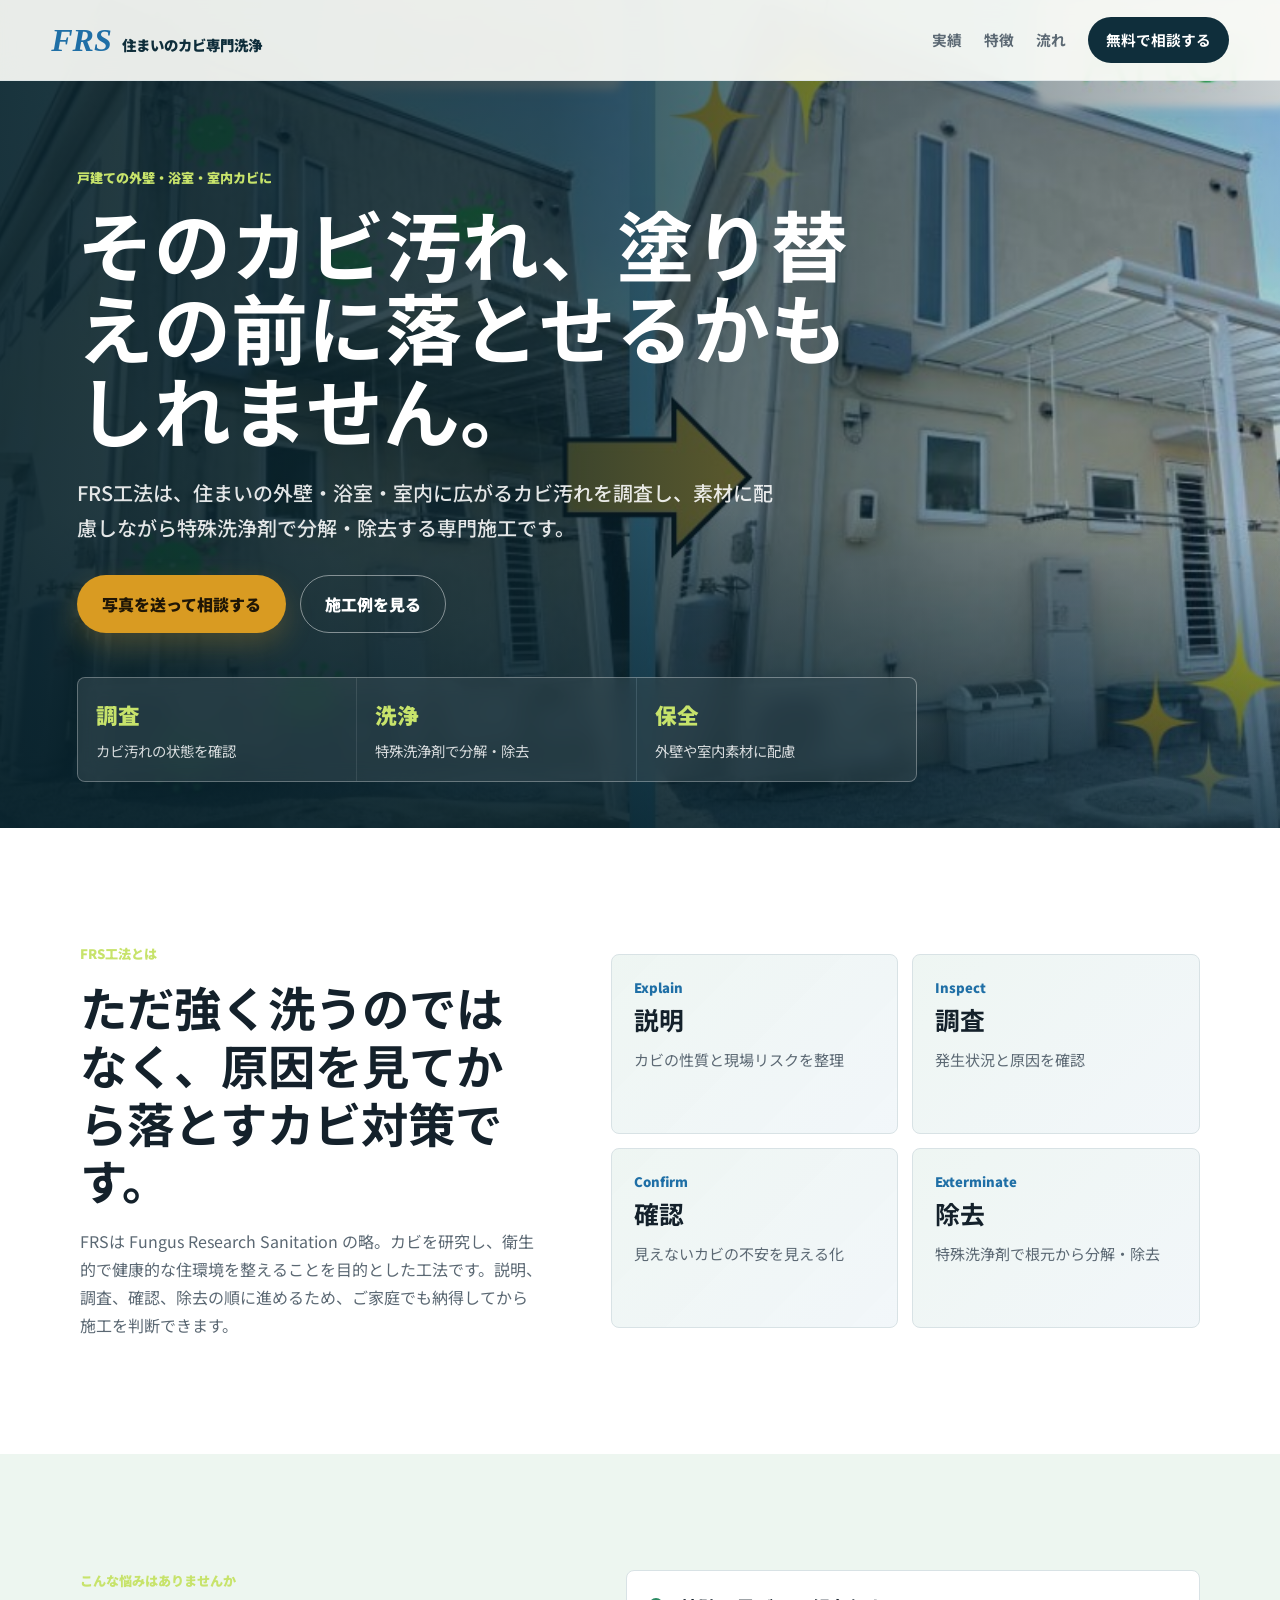
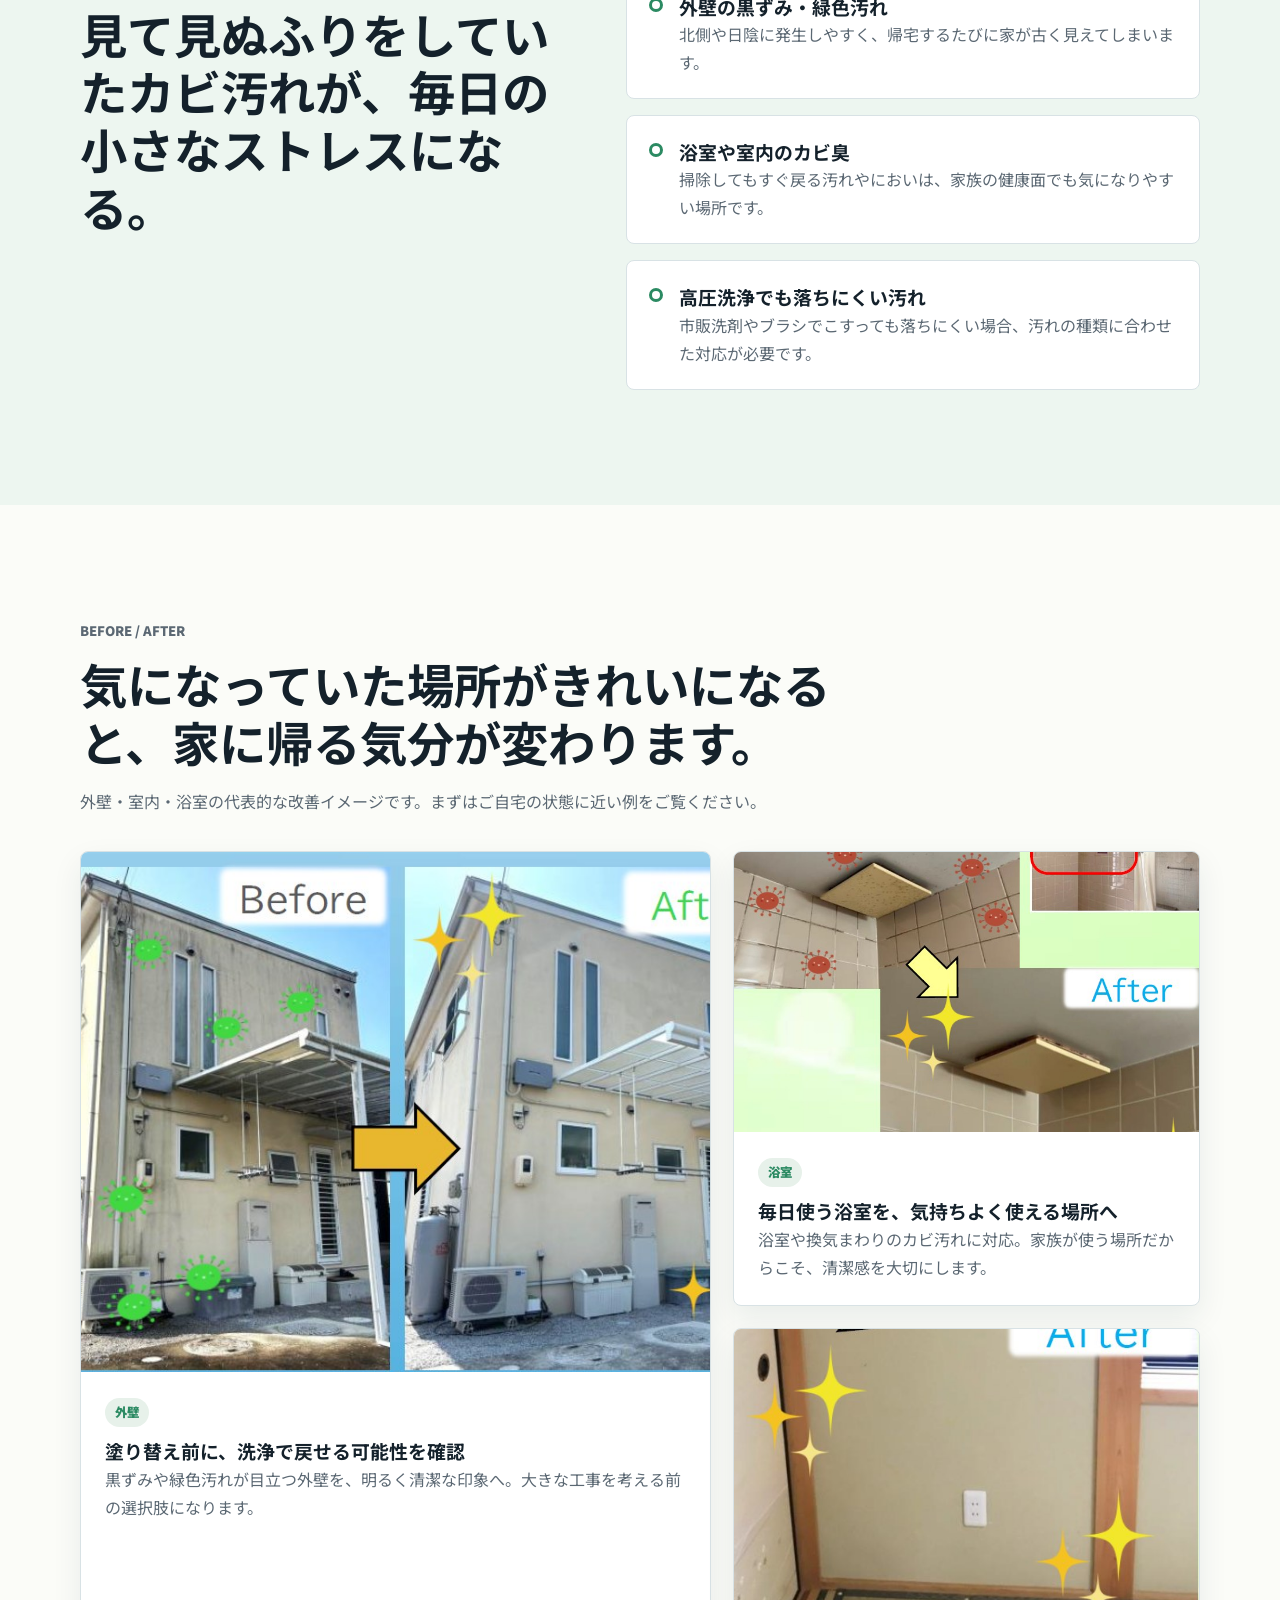
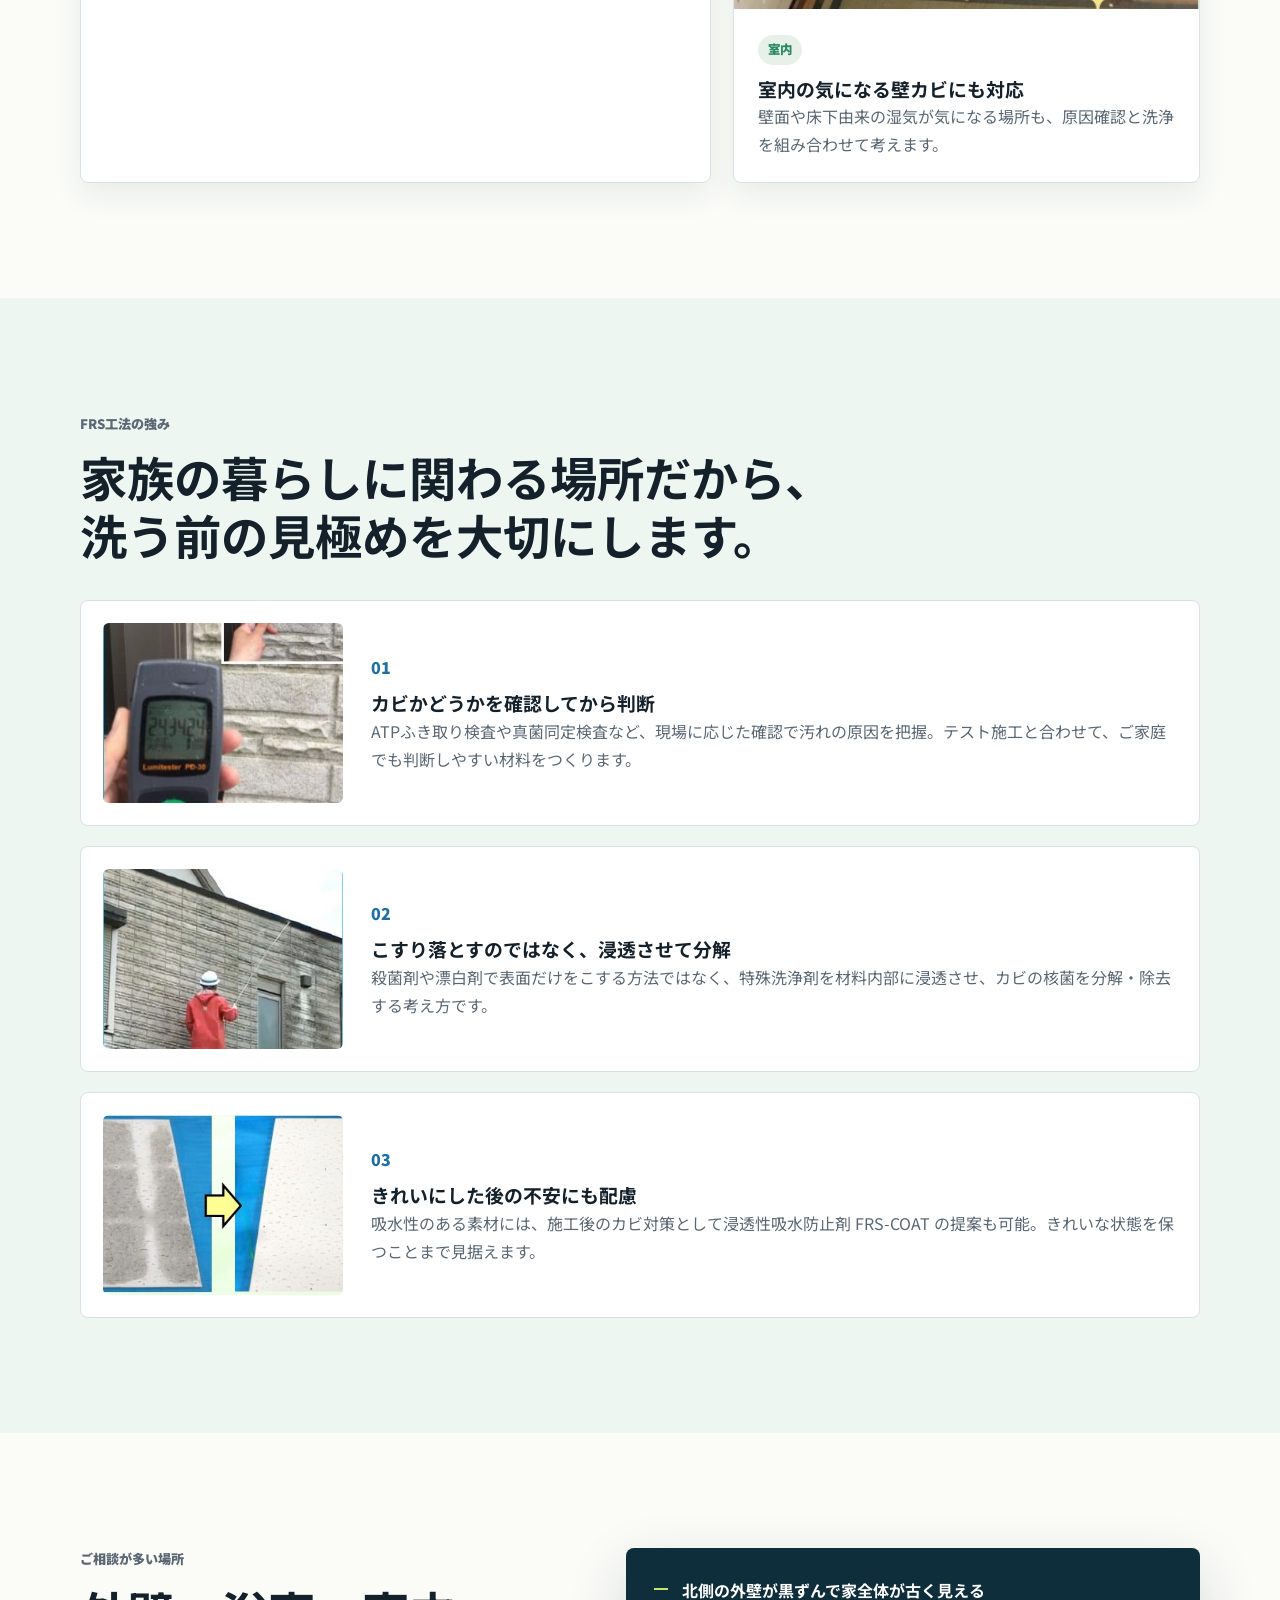
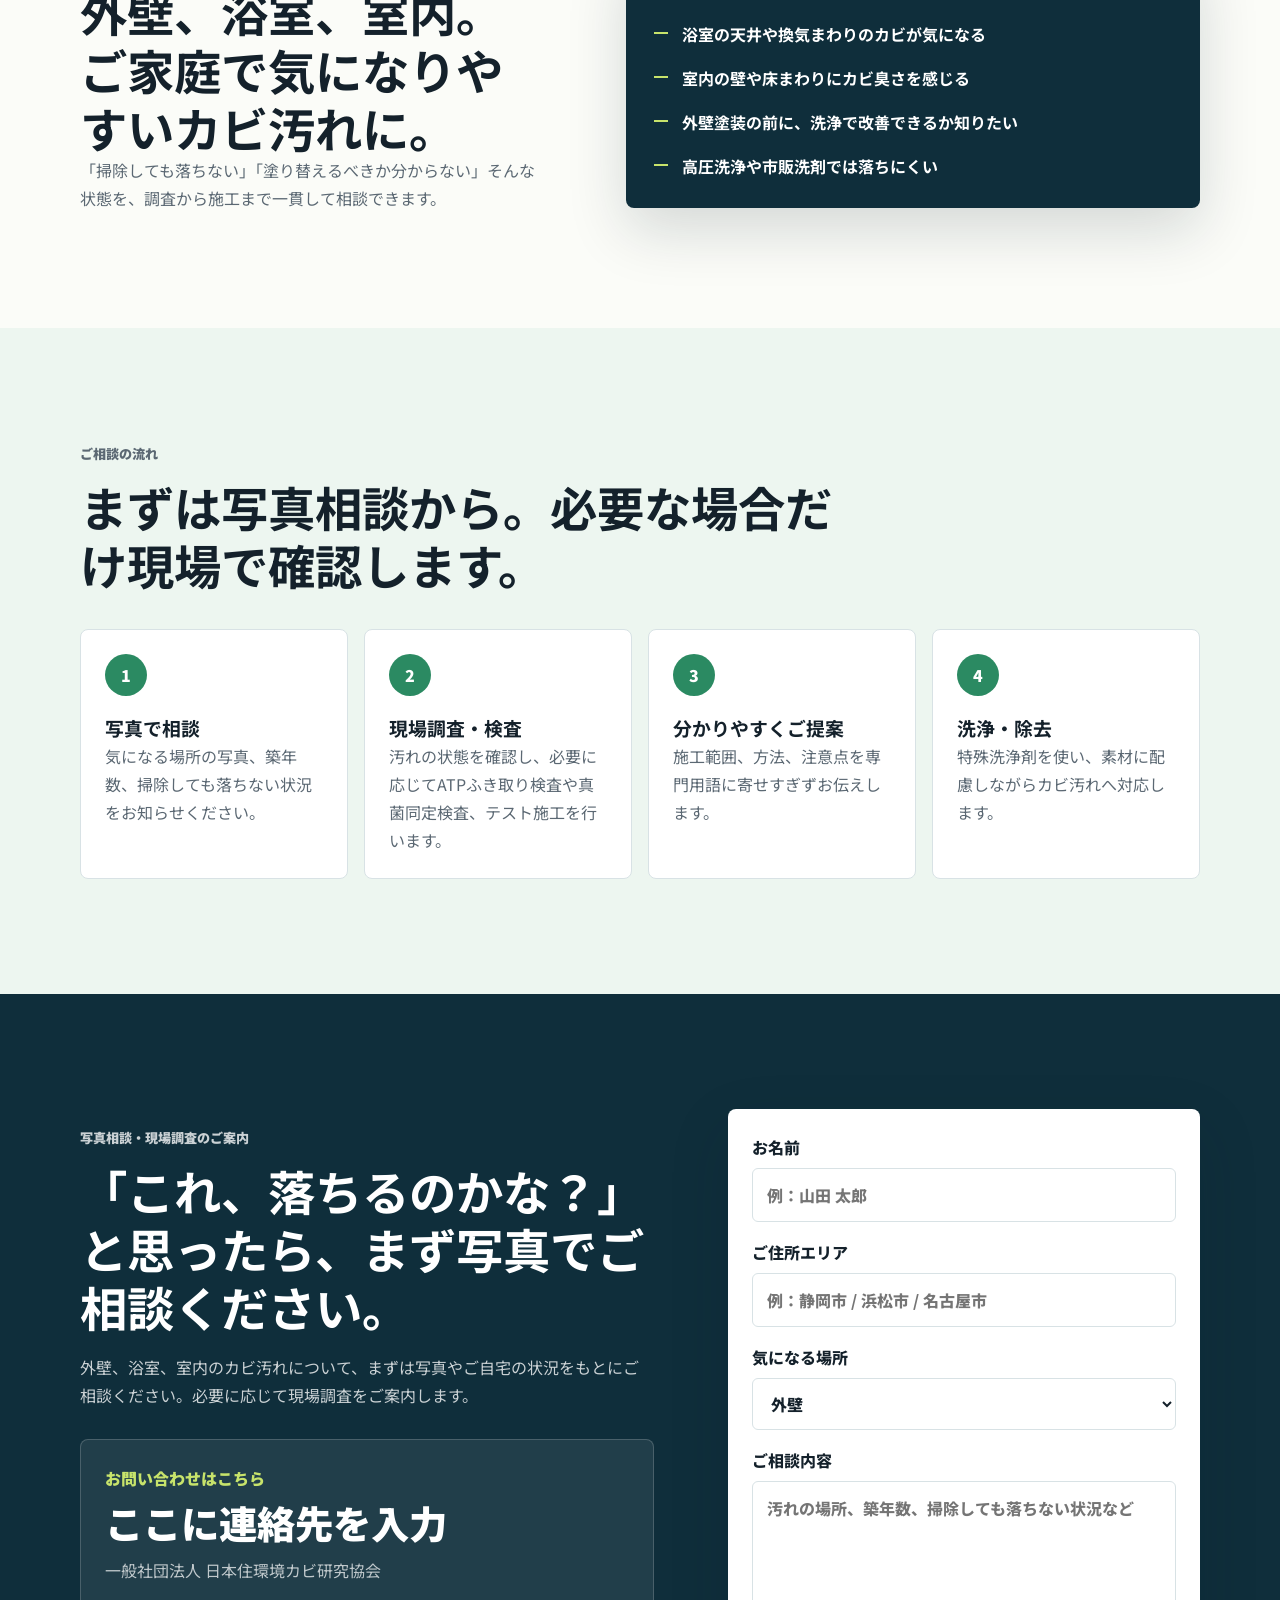
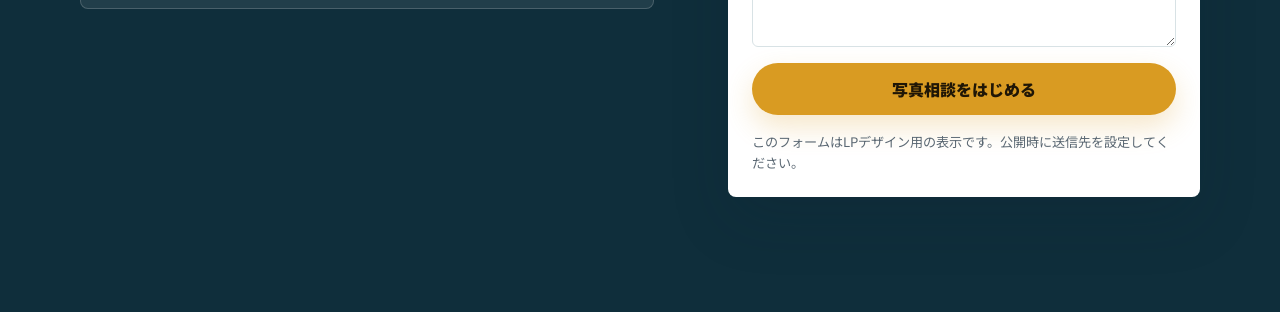
==== frs/index.html @ 2fdb542d "Add files via upload" ====
<!doctype html>
<html lang="ja">
<head>
  <meta charset="utf-8">
  <meta name="viewport" content="width=device-width, initial-scale=1">
  <title>FRS工法 | 戸建ての外壁・浴室・室内カビ専門洗浄</title>
  <meta name="description" content="戸建ての外壁・浴室・室内のカビ汚れを、現場調査から特殊洗浄施工まで一貫対応。素材を傷めにくいFRS工法で、住まいの清潔感を取り戻します。">
  <link rel="preconnect" href="https://fonts.googleapis.com">
  <link rel="preconnect" href="https://fonts.gstatic.com" crossorigin>
  <link href="https://fonts.googleapis.com/css2?family=Noto+Sans+JP:wght@400;500;700;800;900&display=swap" rel="stylesheet">
  <link rel="stylesheet" href="styles.css">
</head>
<body>
  <header class="site-header" aria-label="サイトヘッダー">
    <a class="brand" href="#top" aria-label="FRS工法 トップへ">
      <span class="brand-mark">FRS</span>
      <span class="brand-text">住まいのカビ専門洗浄</span>
    </a>
    <nav class="nav" aria-label="主要ナビゲーション">
      <a href="#proof">実績</a>
      <a href="#method">特徴</a>
      <a href="#flow">流れ</a>
      <a class="nav-cta" href="#contact">無料で相談する</a>
    </nav>
  </header>

  <main id="top">
    <section class="hero" aria-labelledby="hero-title">
      <div class="hero-media" aria-hidden="true"></div>
      <div class="hero-overlay"></div>
      <div class="hero-inner">
        <p class="eyebrow">戸建ての外壁・浴室・室内カビに</p>
        <h1 id="hero-title">そのカビ汚れ、塗り替えの前に落とせるかもしれません。</h1>
        <p class="hero-copy">FRS工法は、住まいの外壁・浴室・室内に広がるカビ汚れを調査し、素材に配慮しながら特殊洗浄剤で分解・除去する専門施工です。</p>
        <div class="hero-actions">
          <a class="button primary" href="#contact">写真を送って相談する</a>
          <a class="button secondary" href="#proof">施工例を見る</a>
        </div>
        <dl class="hero-stats" aria-label="FRS工法の特徴">
          <div>
            <dt>調査</dt>
            <dd>カビ汚れの状態を確認</dd>
          </div>
          <div>
            <dt>洗浄</dt>
            <dd>特殊洗浄剤で分解・除去</dd>
          </div>
          <div>
            <dt>保全</dt>
            <dd>外壁や室内素材に配慮</dd>
          </div>
        </dl>
      </div>
    </section>

    <section class="frs-definition section" aria-labelledby="definition-title">
      <div class="container definition-wrap">
        <div class="definition-main">
          <p class="section-kicker">FRS工法とは</p>
          <h2 id="definition-title">ただ強く洗うのではなく、原因を見てから落とすカビ対策です。</h2>
          <p>FRSは Fungus Research Sanitation の略。カビを研究し、衛生的で健康的な住環境を整えることを目的とした工法です。説明、調査、確認、除去の順に進めるため、ご家庭でも納得してから施工を判断できます。</p>
        </div>
        <div class="principle-grid" aria-label="FRS工法の4ステップ">
          <article>
            <span>Explain</span>
            <strong>説明</strong>
            <p>カビの性質と現場リスクを整理</p>
          </article>
          <article>
            <span>Inspect</span>
            <strong>調査</strong>
            <p>発生状況と原因を確認</p>
          </article>
          <article>
            <span>Confirm</span>
            <strong>確認</strong>
            <p>見えないカビの不安を見える化</p>
          </article>
          <article>
            <span>Exterminate</span>
            <strong>除去</strong>
            <p>特殊洗浄剤で根元から分解・除去</p>
          </article>
        </div>
      </div>
    </section>

    <section class="problem section-band" aria-labelledby="problem-title">
      <div class="container two-col">
        <div>
          <p class="section-kicker">こんな悩みはありませんか</p>
          <h2 id="problem-title">見て見ぬふりをしていたカビ汚れが、毎日の小さなストレスになる。</h2>
        </div>
        <div class="problem-list">
          <article>
            <span class="dot"></span>
            <h3>外壁の黒ずみ・緑色汚れ</h3>
            <p>北側や日陰に発生しやすく、帰宅するたびに家が古く見えてしまいます。</p>
          </article>
          <article>
            <span class="dot"></span>
            <h3>浴室や室内のカビ臭</h3>
            <p>掃除してもすぐ戻る汚れやにおいは、家族の健康面でも気になりやすい場所です。</p>
          </article>
          <article>
            <span class="dot"></span>
            <h3>高圧洗浄でも落ちにくい汚れ</h3>
            <p>市販洗剤やブラシでこすっても落ちにくい場合、汚れの種類に合わせた対応が必要です。</p>
          </article>
        </div>
      </div>
    </section>

    <section class="section" id="proof" aria-labelledby="proof-title">
      <div class="container">
        <div class="section-heading">
          <p class="section-kicker">Before / After</p>
          <h2 id="proof-title">気になっていた場所がきれいになると、家に帰る気分が変わります。</h2>
          <p>外壁・室内・浴室の代表的な改善イメージです。まずはご自宅の状態に近い例をご覧ください。</p>
        </div>

        <div class="case-grid">
          <article class="case-card large">
            <img src="assets/lp/exterior_pair.jpg" alt="外壁のカビ汚れ洗浄前後の比較">
            <div class="case-body">
              <p class="tag">外壁</p>
              <h3>塗り替え前に、洗浄で戻せる可能性を確認</h3>
              <p>黒ずみや緑色汚れが目立つ外壁を、明るく清潔な印象へ。大きな工事を考える前の選択肢になります。</p>
            </div>
          </article>
          <article class="case-card">
            <img src="assets/lp/bath_pair.jpg" alt="浴室天井まわりのカビ洗浄前後の比較">
            <div class="case-body">
              <p class="tag">浴室</p>
              <h3>毎日使う浴室を、気持ちよく使える場所へ</h3>
              <p>浴室や換気まわりのカビ汚れに対応。家族が使う場所だからこそ、清潔感を大切にします。</p>
            </div>
          </article>
          <article class="case-card">
            <img src="assets/lp/interior_wall_pair.jpg" alt="室内壁のカビ洗浄前後の比較">
            <div class="case-body">
              <p class="tag">室内</p>
              <h3>室内の気になる壁カビにも対応</h3>
              <p>壁面や床下由来の湿気が気になる場所も、原因確認と洗浄を組み合わせて考えます。</p>
            </div>
          </article>
        </div>
      </div>
    </section>

    <section class="method section-band" id="method" aria-labelledby="method-title">
      <div class="container">
        <div class="section-heading">
          <p class="section-kicker">FRS工法の強み</p>
          <h2 id="method-title">家族の暮らしに関わる場所だから、洗う前の見極めを大切にします。</h2>
        </div>
        <div class="feature-grid">
          <article class="feature">
            <img src="assets/lp/meter_exterior.jpg" alt="カビを含む汚れを測定している様子">
            <div>
              <span class="feature-number">01</span>
              <h3>カビかどうかを確認してから判断</h3>
              <p>ATPふき取り検査や真菌同定検査など、現場に応じた確認で汚れの原因を把握。テスト施工と合わせて、ご家庭でも判断しやすい材料をつくります。</p>
            </div>
          </article>
          <article class="feature">
            <img src="assets/lp/worker_exterior.jpg" alt="外壁に特殊洗浄施工をしている様子">
            <div>
              <span class="feature-number">02</span>
              <h3>こすり落とすのではなく、浸透させて分解</h3>
              <p>殺菌剤や漂白剤で表面だけをこする方法ではなく、特殊洗浄剤を材料内部に浸透させ、カビの核菌を分解・除去する考え方です。</p>
            </div>
          </article>
          <article class="feature">
            <img src="assets/lp/material_test.jpg" alt="洗浄前後の素材テスト比較">
            <div>
              <span class="feature-number">03</span>
              <h3>きれいにした後の不安にも配慮</h3>
              <p>吸水性のある素材には、施工後のカビ対策として浸透性吸水防止剤 FRS-COAT の提案も可能。きれいな状態を保つことまで見据えます。</p>
            </div>
          </article>
        </div>
      </div>
    </section>

    <section class="audience section" aria-labelledby="audience-title">
      <div class="container two-col">
        <div>
          <p class="section-kicker">ご相談が多い場所</p>
          <h2 id="audience-title">外壁、浴室、室内。ご家庭で気になりやすいカビ汚れに。</h2>
          <p>「掃除しても落ちない」「塗り替えるべきか分からない」そんな状態を、調査から施工まで一貫して相談できます。</p>
        </div>
        <div class="audience-panel">
          <ul>
            <li>北側の外壁が黒ずんで家全体が古く見える</li>
            <li>浴室の天井や換気まわりのカビが気になる</li>
            <li>室内の壁や床まわりにカビ臭さを感じる</li>
            <li>外壁塗装の前に、洗浄で改善できるか知りたい</li>
            <li>高圧洗浄や市販洗剤では落ちにくい</li>
          </ul>
        </div>
      </div>
    </section>

    <section class="flow section-band" id="flow" aria-labelledby="flow-title">
      <div class="container">
        <div class="section-heading">
          <p class="section-kicker">ご相談の流れ</p>
          <h2 id="flow-title">まずは写真相談から。必要な場合だけ現場で確認します。</h2>
        </div>
        <ol class="flow-list">
          <li>
            <span>1</span>
            <h3>写真で相談</h3>
            <p>気になる場所の写真、築年数、掃除しても落ちない状況をお知らせください。</p>
          </li>
          <li>
            <span>2</span>
            <h3>現場調査・検査</h3>
            <p>汚れの状態を確認し、必要に応じてATPふき取り検査や真菌同定検査、テスト施工を行います。</p>
          </li>
          <li>
            <span>3</span>
            <h3>分かりやすくご提案</h3>
            <p>施工範囲、方法、注意点を専門用語に寄せすぎずお伝えします。</p>
          </li>
          <li>
            <span>4</span>
            <h3>洗浄・除去</h3>
            <p>特殊洗浄剤を使い、素材に配慮しながらカビ汚れへ対応します。</p>
          </li>
        </ol>
      </div>
    </section>

    <section class="closing section" id="contact" aria-labelledby="contact-title">
      <div class="container closing-inner">
        <div class="closing-copy">
          <p class="section-kicker">写真相談・現場調査のご案内</p>
          <h2 id="contact-title">「これ、落ちるのかな？」と思ったら、まず写真でご相談ください。</h2>
          <p>外壁、浴室、室内のカビ汚れについて、まずは写真やご自宅の状況をもとにご相談ください。必要に応じて現場調査をご案内します。</p>
          <div class="contact-box">
            <p class="contact-label">お問い合わせはこちら</p>
            <p class="contact-main">ここに連絡先を入力</p>
            <p class="contact-sub">一般社団法人 日本住環境カビ研究協会</p>
          </div>
        </div>
        <form class="lead-form" aria-label="お問い合わせフォーム">
          <label>
            <span>お名前</span>
            <input type="text" name="name" autocomplete="name" placeholder="例：山田 太郎">
          </label>
          <label>
            <span>ご住所エリア</span>
            <input type="text" name="company" placeholder="例：静岡市 / 浜松市 / 名古屋市">
          </label>
          <label>
            <span>気になる場所</span>
            <select name="place">
              <option>外壁</option>
              <option>浴室</option>
              <option>室内</option>
              <option>その他</option>
            </select>
          </label>
          <label>
            <span>ご相談内容</span>
            <textarea name="message" rows="5" placeholder="汚れの場所、築年数、掃除しても落ちない状況など"></textarea>
          </label>
          <button type="button" class="button primary full" id="demoSubmit">写真相談をはじめる</button>
          <p class="form-note">このフォームはLPデザイン用の表示です。公開時に送信先を設定してください。</p>
        </form>
      </div>
    </section>
  </main>

  <div class="sticky-cta" aria-label="固定お問い合わせ導線">
    <a href="#contact">写真で相談する</a>
  </div>

  <script src="script.js"></script>
</body>
</html>
---- frs/styles.css ----
:root {
  --ink: #14212b;
  --muted: #5b6873;
  --line: #d8e2e5;
  --paper: #fbfcf8;
  --mist: #edf6f0;
  --blue: #1f6fa6;
  --green: #2b8a62;
  --lime: #c7e36b;
  --gold: #d99b22;
  --dark: #0f2e3b;
  --shadow: 0 22px 60px rgba(10, 34, 45, 0.16);
}

* {
  box-sizing: border-box;
}

html {
  scroll-behavior: smooth;
}

body {
  margin: 0;
  background: var(--paper);
  color: var(--ink);
  font-family: "Noto Sans JP", "Hiragino Sans", "Yu Gothic", "YuGothic", system-ui, sans-serif;
  line-height: 1.75;
}

img {
  display: block;
  max-width: 100%;
}

a {
  color: inherit;
  text-decoration: none;
}

.site-header {
  position: fixed;
  z-index: 20;
  top: 0;
  left: 0;
  right: 0;
  display: flex;
  align-items: center;
  justify-content: space-between;
  gap: 24px;
  min-height: 72px;
  padding: 12px clamp(18px, 4vw, 56px);
  background: rgba(251, 252, 248, 0.92);
  border-bottom: 1px solid rgba(216, 226, 229, 0.75);
  backdrop-filter: blur(14px);
}

.brand {
  display: inline-flex;
  align-items: baseline;
  gap: 10px;
  font-weight: 900;
}

.brand-mark {
  color: var(--blue);
  font-family: Georgia, serif;
  font-size: 2rem;
  font-style: italic;
  letter-spacing: 0;
}

.brand-text {
  font-size: 0.9rem;
  color: var(--dark);
}

.nav {
  display: flex;
  align-items: center;
  gap: 22px;
  color: var(--muted);
  font-size: 0.92rem;
  font-weight: 700;
}

.nav a {
  transition: color 0.2s ease;
}

.nav a:hover {
  color: var(--green);
}

.nav-cta {
  padding: 10px 18px;
  border-radius: 999px;
  background: var(--dark);
  color: #fff !important;
}

.hero {
  position: relative;
  min-height: 92svh;
  display: grid;
  align-items: end;
  overflow: hidden;
  padding: 116px clamp(20px, 6vw, 80px) 46px;
  color: #fff;
}

.hero-media,
.hero-overlay {
  position: absolute;
  inset: 0;
}

.hero-media {
  background-image: url("assets/lp/exterior_pair.jpg");
  background-size: cover;
  background-position: center;
  transform: scale(1.04);
}

.hero-overlay {
  background:
    linear-gradient(90deg, rgba(8, 34, 44, 0.92) 0%, rgba(8, 34, 44, 0.78) 43%, rgba(8, 34, 44, 0.22) 100%),
    linear-gradient(0deg, rgba(8, 34, 44, 0.72) 0%, rgba(8, 34, 44, 0) 38%);
}

.hero-inner {
  position: relative;
  width: min(980px, 100%);
}

.eyebrow,
.section-kicker {
  margin: 0 0 12px;
  color: var(--lime);
  font-size: 0.82rem;
  font-weight: 900;
  letter-spacing: 0;
  text-transform: uppercase;
}

.hero h1 {
  width: min(820px, 100%);
  margin: 0;
  font-size: clamp(2.45rem, 6vw, 5.5rem);
  line-height: 1.08;
  letter-spacing: 0;
}

.hero-copy {
  width: min(700px, 100%);
  margin: 24px 0 0;
  color: rgba(255, 255, 255, 0.88);
  font-size: clamp(1rem, 1.8vw, 1.25rem);
  font-weight: 500;
}

.hero-actions {
  display: flex;
  flex-wrap: wrap;
  gap: 14px;
  margin-top: 30px;
}

.button {
  display: inline-flex;
  align-items: center;
  justify-content: center;
  min-height: 52px;
  padding: 14px 24px;
  border: 1px solid transparent;
  border-radius: 999px;
  font-weight: 900;
  transition: transform 0.2s ease, box-shadow 0.2s ease, background 0.2s ease;
  cursor: pointer;
}

.button:hover {
  transform: translateY(-2px);
}

.button.primary {
  background: var(--gold);
  color: #1f1606;
  box-shadow: 0 12px 28px rgba(217, 155, 34, 0.24);
}

.button.secondary {
  border-color: rgba(255, 255, 255, 0.45);
  color: #fff;
}

.button.full {
  width: 100%;
  border: 0;
  font-family: inherit;
  font-size: 1rem;
}

.hero-stats {
  display: grid;
  grid-template-columns: repeat(3, minmax(0, 1fr));
  gap: 1px;
  width: min(840px, 100%);
  margin: 44px 0 0;
  overflow: hidden;
  border: 1px solid rgba(255, 255, 255, 0.22);
  border-radius: 8px;
  background: rgba(255, 255, 255, 0.18);
  backdrop-filter: blur(10px);
}

.hero-stats div {
  padding: 18px;
  background: rgba(7, 33, 42, 0.42);
}

.hero-stats dt {
  color: var(--lime);
  font-size: 1.35rem;
  font-weight: 900;
}

.hero-stats dd {
  margin: 4px 0 0;
  color: rgba(255, 255, 255, 0.82);
  font-size: 0.9rem;
}

.section,
.section-band {
  padding: clamp(72px, 9vw, 120px) 0;
}

.section-band {
  background: var(--mist);
}

.container {
  width: min(1120px, calc(100% - 40px));
  margin: 0 auto;
}

.two-col {
  display: grid;
  grid-template-columns: minmax(0, 0.9fr) minmax(0, 1.1fr);
  gap: clamp(36px, 6vw, 76px);
  align-items: start;
}

h2 {
  margin: 0;
  font-size: clamp(1.9rem, 3.7vw, 3.3rem);
  line-height: 1.22;
  letter-spacing: 0;
}

h3 {
  margin: 0;
  font-size: 1.18rem;
  line-height: 1.45;
}

p {
  margin: 0;
}

.problem-list {
  display: grid;
  gap: 16px;
}

.problem-list article {
  position: relative;
  padding: 22px 22px 22px 52px;
  border: 1px solid var(--line);
  border-radius: 8px;
  background: #fff;
}

.dot {
  position: absolute;
  top: 27px;
  left: 22px;
  width: 14px;
  height: 14px;
  border: 3px solid var(--green);
  border-radius: 50%;
  background: #fff;
}

.problem-list p,
.section-heading p,
.audience p,
.feature p,
.case-body p,
.flow-list p,
.closing-copy > p {
  color: var(--muted);
}

.section-heading {
  width: min(760px, 100%);
  margin-bottom: 36px;
}

.section-heading h2 + p {
  margin-top: 16px;
}

.frs-definition {
  background: #fff;
}

.definition-wrap {
  display: grid;
  grid-template-columns: minmax(0, 0.88fr) minmax(0, 1.12fr);
  gap: clamp(34px, 6vw, 68px);
  align-items: center;
}

.definition-main p:not(.section-kicker) {
  margin-top: 18px;
  color: var(--muted);
}

.principle-grid {
  display: grid;
  grid-template-columns: repeat(2, minmax(0, 1fr));
  gap: 14px;
}

.principle-grid article {
  min-height: 180px;
  padding: 22px;
  border: 1px solid var(--line);
  border-radius: 8px;
  background:
    linear-gradient(135deg, rgba(43, 138, 98, 0.08), rgba(31, 111, 166, 0.06)),
    #fff;
}

.principle-grid span {
  display: block;
  color: var(--blue);
  font-size: 0.82rem;
  font-weight: 900;
}

.principle-grid strong {
  display: block;
  margin-top: 4px;
  font-size: 1.55rem;
  line-height: 1.25;
}

.principle-grid p {
  margin-top: 12px;
  color: var(--muted);
  font-size: 0.94rem;
}

.case-grid {
  display: grid;
  grid-template-columns: 1.15fr 0.85fr;
  gap: 22px;
}

.case-card {
  overflow: hidden;
  border: 1px solid var(--line);
  border-radius: 8px;
  background: #fff;
  box-shadow: 0 12px 30px rgba(19, 49, 61, 0.08);
}

.case-card.large {
  grid-row: span 2;
}

.case-card img {
  width: 100%;
  height: 280px;
  object-fit: cover;
}

.case-card.large img {
  height: 520px;
}

.case-body {
  padding: 24px;
}

.tag {
  display: inline-flex;
  margin-bottom: 10px;
  padding: 4px 10px;
  border-radius: 999px;
  background: #e7f1ea;
  color: var(--green) !important;
  font-size: 0.78rem;
  font-weight: 900;
}

.feature-grid {
  display: grid;
  gap: 20px;
}

.feature {
  display: grid;
  grid-template-columns: 240px minmax(0, 1fr);
  gap: 28px;
  align-items: center;
  padding: 22px;
  border: 1px solid var(--line);
  border-radius: 8px;
  background: #fff;
}

.feature img {
  width: 100%;
  aspect-ratio: 4 / 3;
  border-radius: 6px;
  object-fit: cover;
}

.feature-number {
  display: inline-block;
  margin-bottom: 8px;
  color: var(--blue);
  font-weight: 900;
}

.audience-panel {
  padding: 28px;
  border-radius: 8px;
  background: var(--dark);
  color: #fff;
  box-shadow: var(--shadow);
}

.audience-panel ul {
  display: grid;
  gap: 16px;
  margin: 0;
  padding: 0;
  list-style: none;
}

.audience-panel li {
  position: relative;
  padding-left: 28px;
  font-weight: 700;
}

.audience-panel li::before {
  content: "";
  position: absolute;
  top: 0.72em;
  left: 0;
  width: 14px;
  height: 2px;
  background: var(--lime);
}

.flow-list {
  display: grid;
  grid-template-columns: repeat(4, minmax(0, 1fr));
  gap: 16px;
  margin: 0;
  padding: 0;
  list-style: none;
}

.flow-list li {
  padding: 24px;
  border: 1px solid var(--line);
  border-radius: 8px;
  background: #fff;
}

.flow-list span {
  display: inline-grid;
  place-items: center;
  width: 42px;
  height: 42px;
  margin-bottom: 18px;
  border-radius: 50%;
  background: var(--green);
  color: #fff;
  font-weight: 900;
}

.closing {
  background: var(--dark);
  color: #fff;
}

.closing-inner {
  display: grid;
  grid-template-columns: minmax(0, 0.95fr) minmax(340px, 0.78fr);
  gap: clamp(34px, 6vw, 74px);
  align-items: start;
}

.closing-copy h2 {
  color: #fff;
}

.closing-copy > p {
  margin-top: 18px;
  color: rgba(255, 255, 255, 0.78);
}

.contact-box {
  margin-top: 30px;
  padding: 24px;
  border: 1px solid rgba(255, 255, 255, 0.18);
  border-radius: 8px;
  background: rgba(255, 255, 255, 0.08);
}

.contact-label {
  color: var(--lime);
  font-weight: 900;
}

.contact-main {
  margin-top: 6px;
  font-size: clamp(1.6rem, 3vw, 2.4rem);
  font-weight: 900;
  line-height: 1.25;
}

.contact-sub {
  margin-top: 10px;
  color: rgba(255, 255, 255, 0.72);
}

.lead-form {
  display: grid;
  gap: 16px;
  padding: 24px;
  border-radius: 8px;
  background: #fff;
  color: var(--ink);
  box-shadow: var(--shadow);
}

.lead-form label {
  display: grid;
  gap: 7px;
  font-weight: 800;
}

.lead-form input,
.lead-form select,
.lead-form textarea {
  width: 100%;
  border: 1px solid var(--line);
  border-radius: 6px;
  padding: 12px 14px;
  font: inherit;
  color: var(--ink);
  background: #fff;
}

.lead-form textarea {
  resize: vertical;
}

.form-note {
  color: var(--muted);
  font-size: 0.82rem;
  line-height: 1.6;
}

.sticky-cta {
  position: fixed;
  z-index: 25;
  right: 18px;
  bottom: 18px;
  display: none;
}

.sticky-cta a {
  display: inline-flex;
  padding: 14px 20px;
  border-radius: 999px;
  background: var(--gold);
  color: #1f1606;
  box-shadow: 0 14px 32px rgba(10, 34, 45, 0.2);
  font-weight: 900;
}

.sticky-cta.is-visible {
  display: block;
}

@media (max-width: 900px) {
  .site-header {
    min-height: 64px;
  }

  .nav a:not(.nav-cta) {
    display: none;
  }

  .hero {
    min-height: 88svh;
    padding-top: 96px;
  }

  .hero-stats,
  .two-col,
  .case-grid,
  .definition-wrap,
  .closing-inner {
    grid-template-columns: 1fr;
  }

  .case-card.large {
    grid-row: auto;
  }

  .case-card img,
  .case-card.large img {
    height: 320px;
  }

  .feature {
    grid-template-columns: 160px minmax(0, 1fr);
  }

  .flow-list {
    grid-template-columns: repeat(2, minmax(0, 1fr));
  }
}

@media (max-width: 620px) {
  .brand-text {
    display: none;
  }

  .nav-cta {
    padding: 9px 12px;
    font-size: 0.82rem;
  }

  .hero {
    min-height: 94svh;
    padding-inline: 20px;
  }

  .hero-overlay {
    background: linear-gradient(90deg, rgba(8, 34, 44, 0.94) 0%, rgba(8, 34, 44, 0.78) 100%);
  }

  .hero-actions,
  .button {
    width: 100%;
  }

  .hero-stats,
  .principle-grid,
  .flow-list {
    grid-template-columns: 1fr;
  }

  .feature {
    grid-template-columns: 1fr;
  }

  .feature img {
    max-height: 260px;
  }

  .case-card img,
  .case-card.large img {
    height: 260px;
  }

  .closing-inner {
    grid-template-columns: 1fr;
  }

  .lead-form {
    padding: 18px;
  }

  .sticky-cta {
    left: 14px;
    right: 14px;
    bottom: 14px;
  }

  .sticky-cta a {
    justify-content: center;
    width: 100%;
  }
}
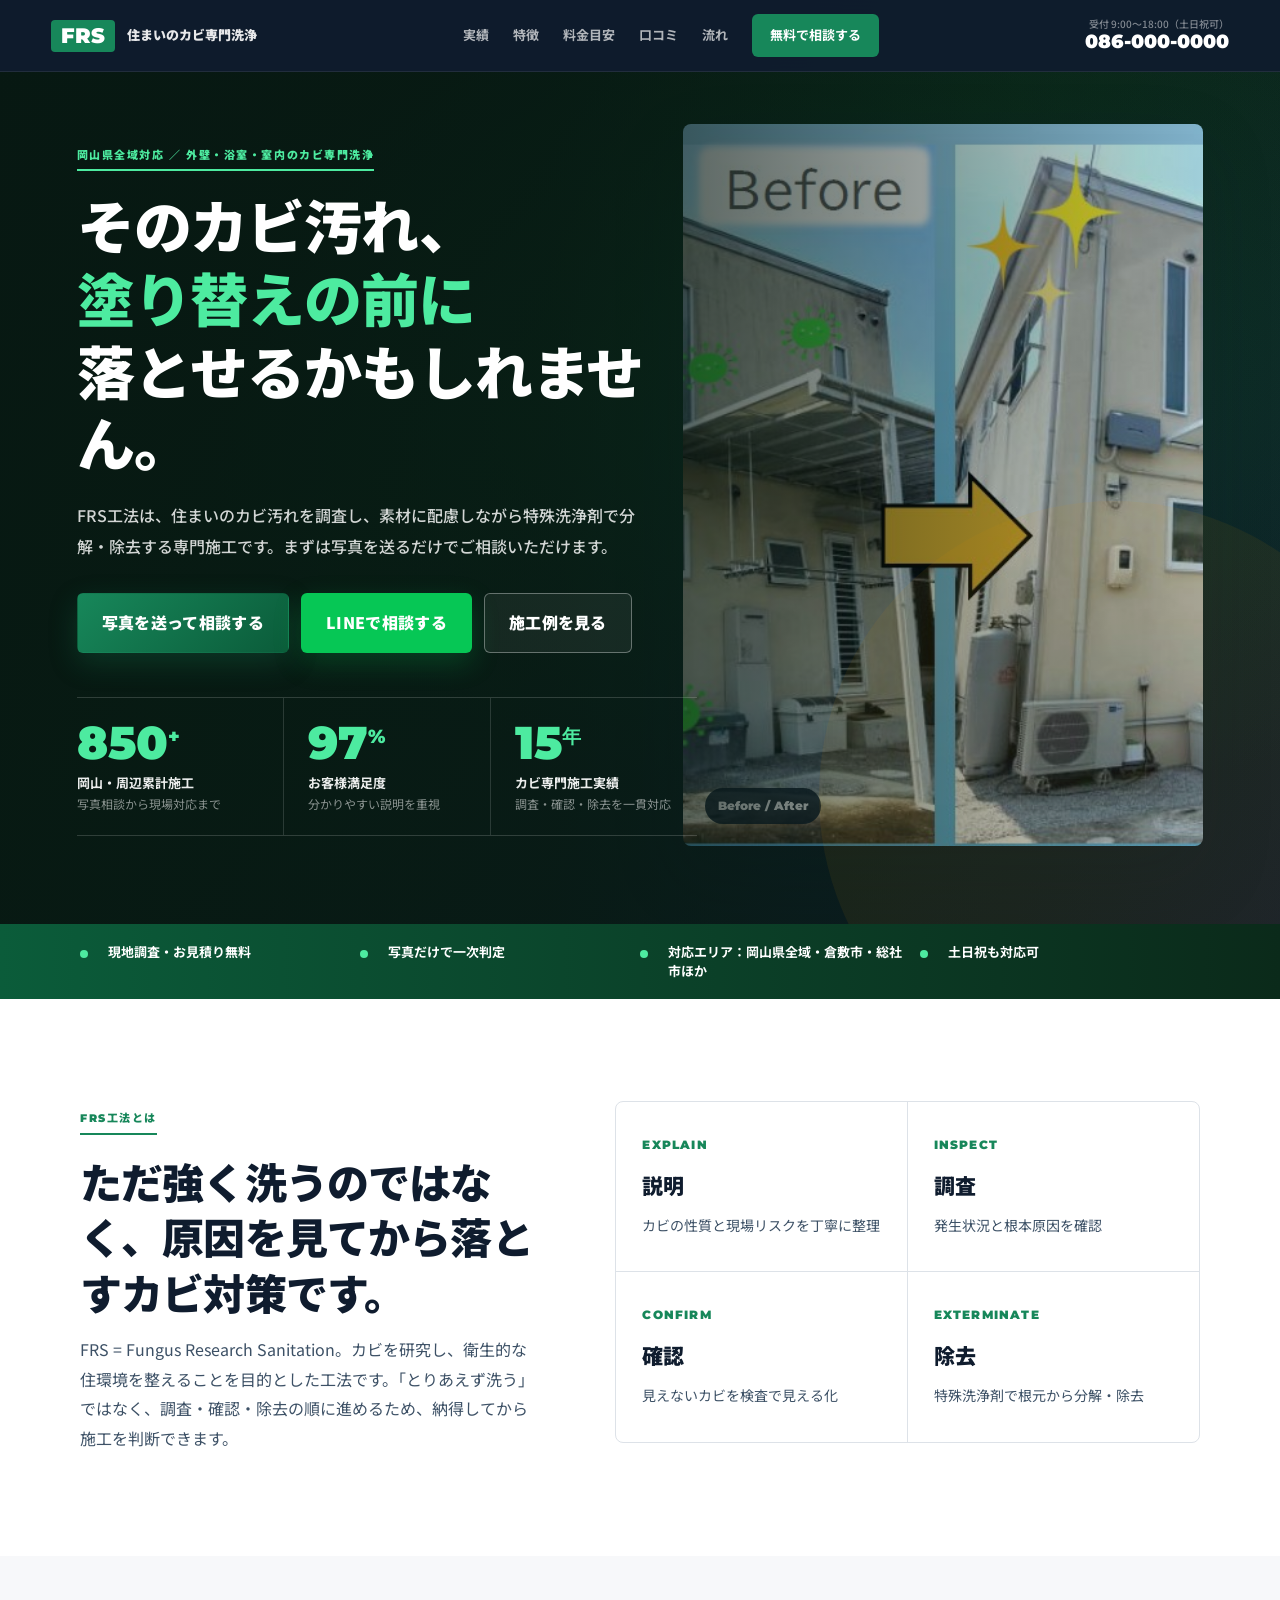
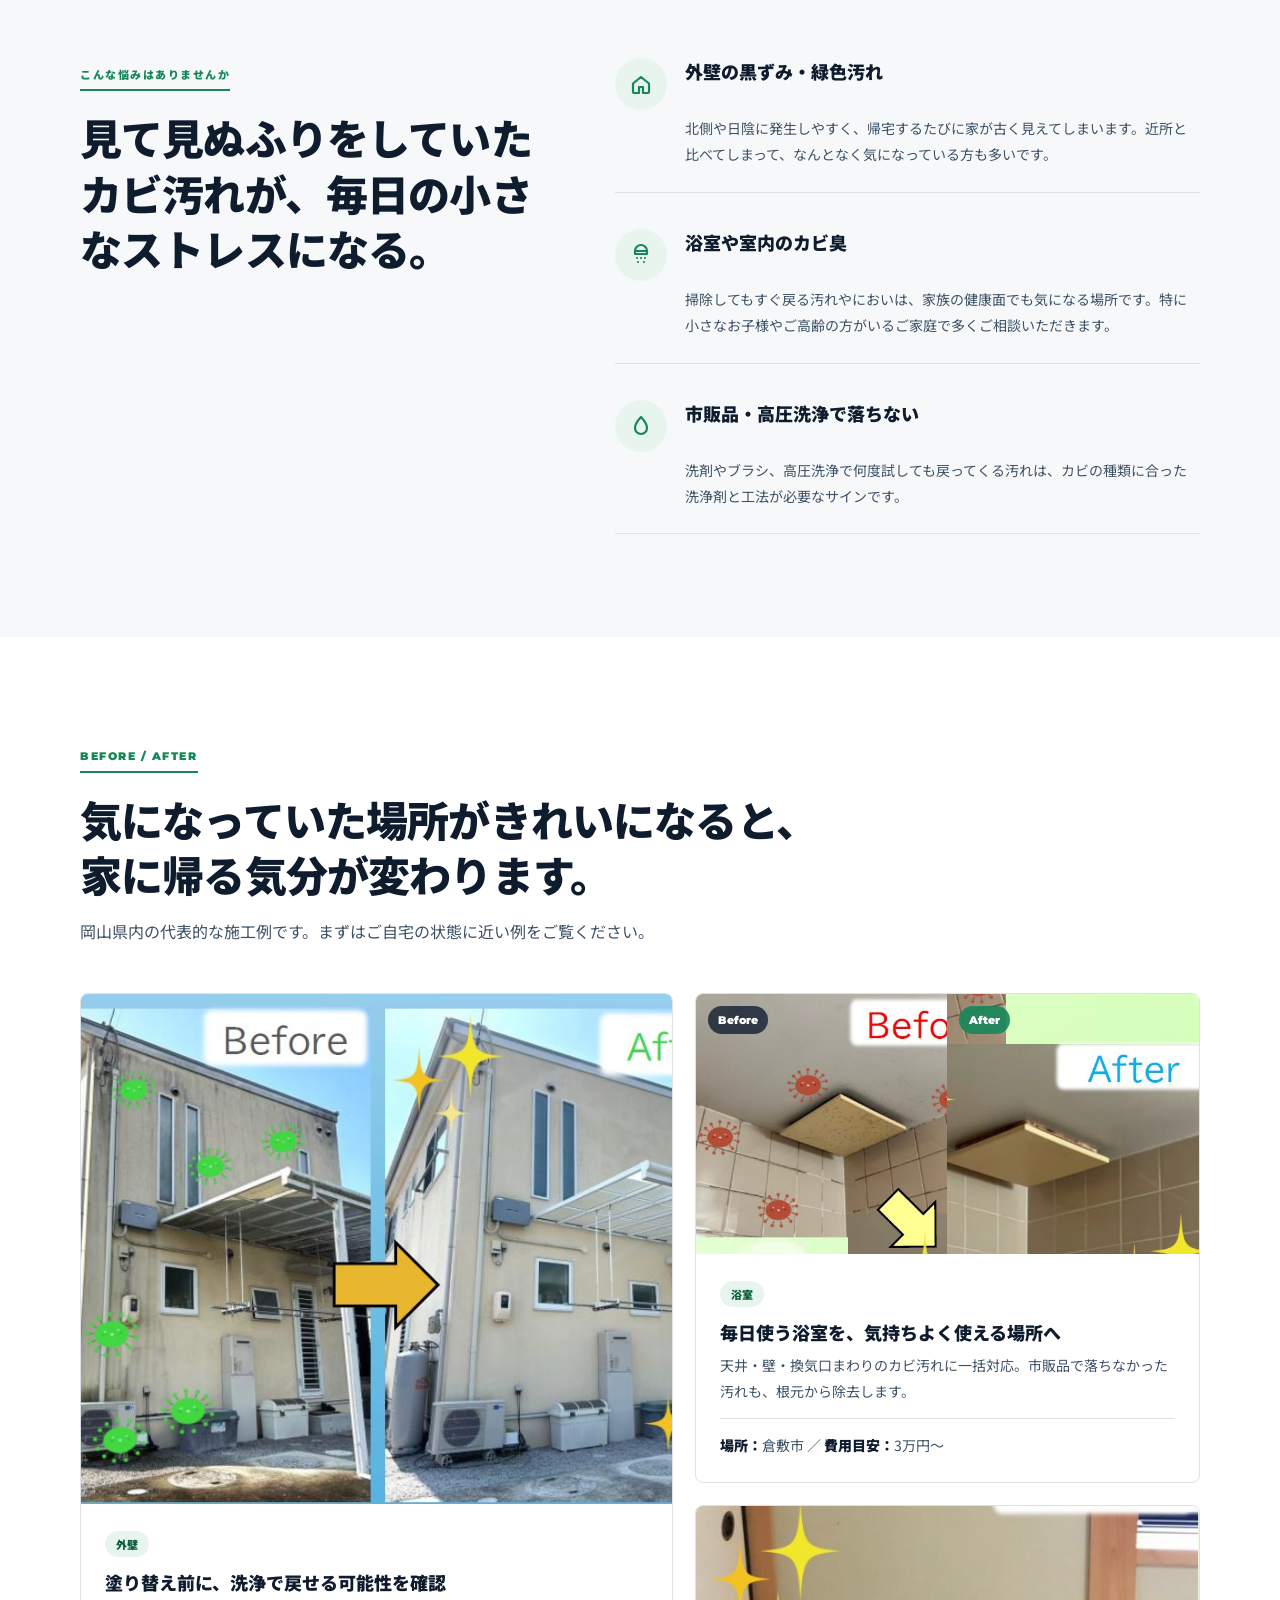
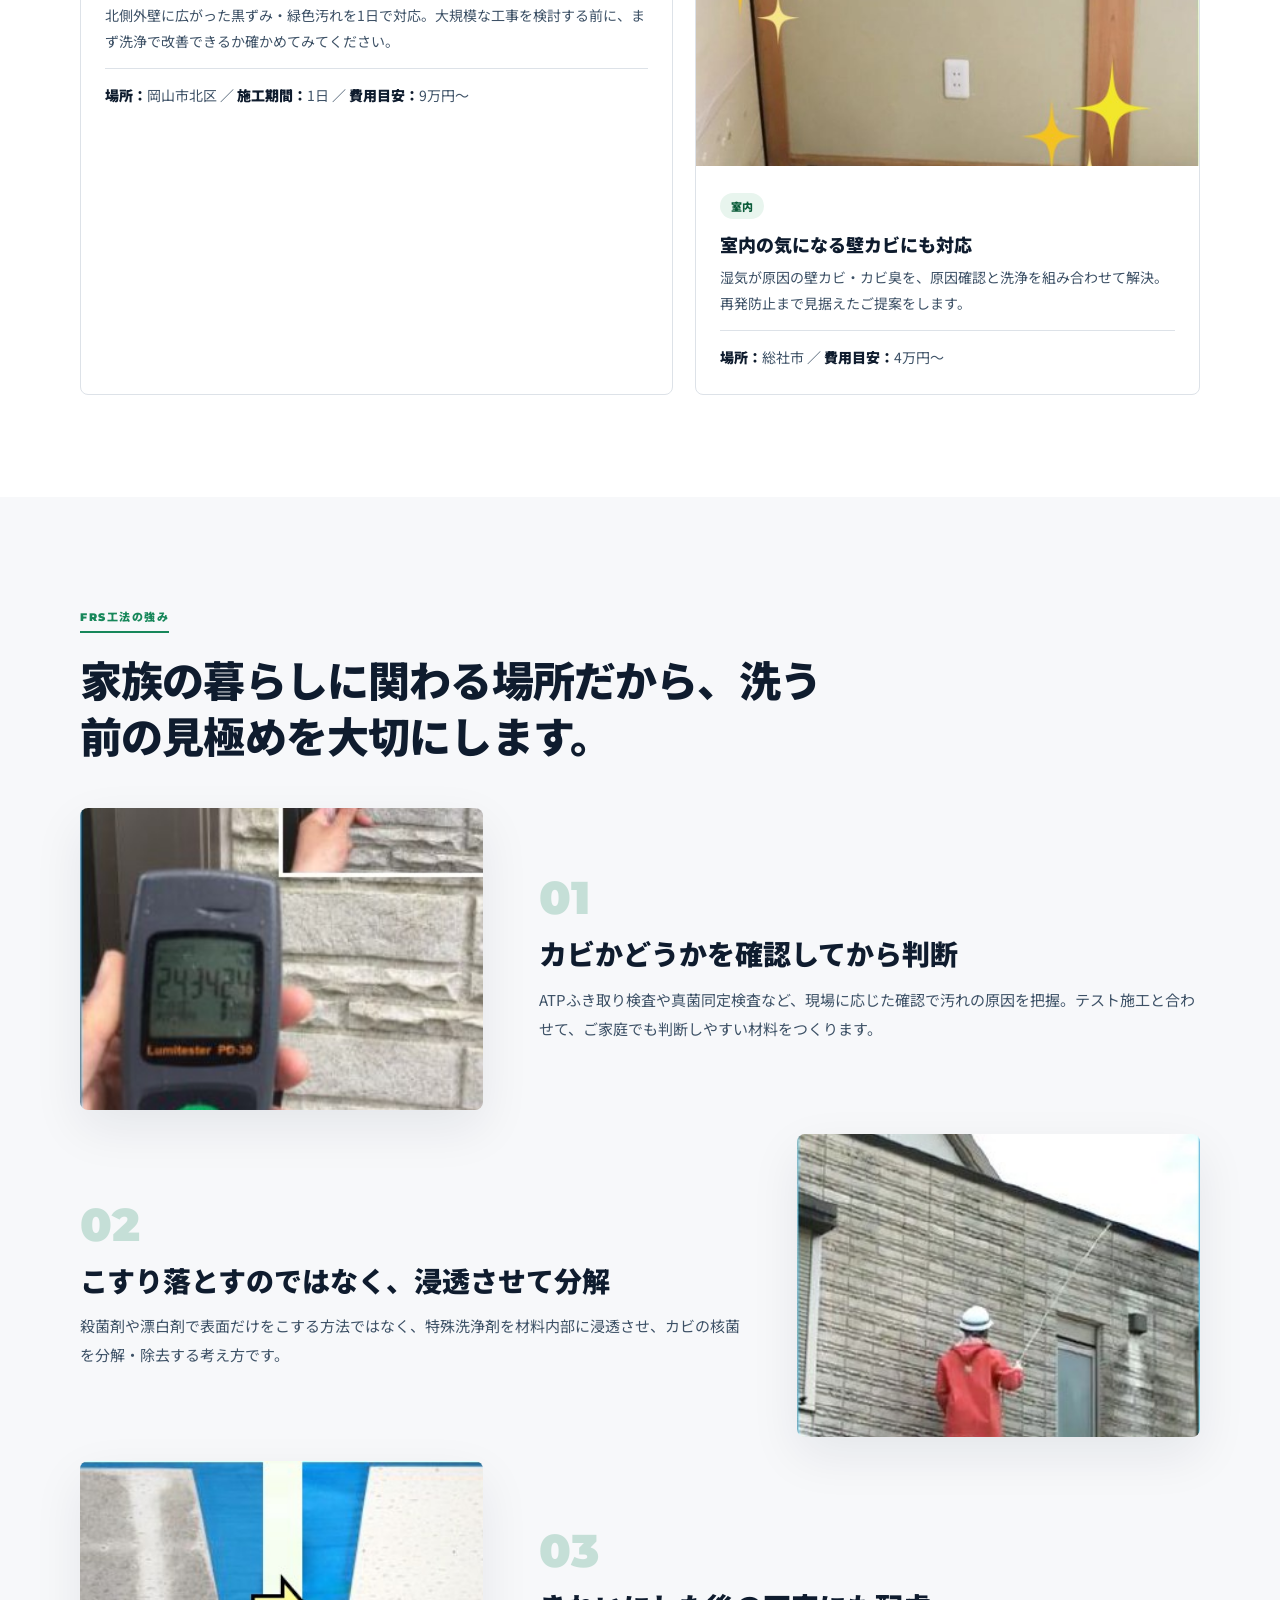
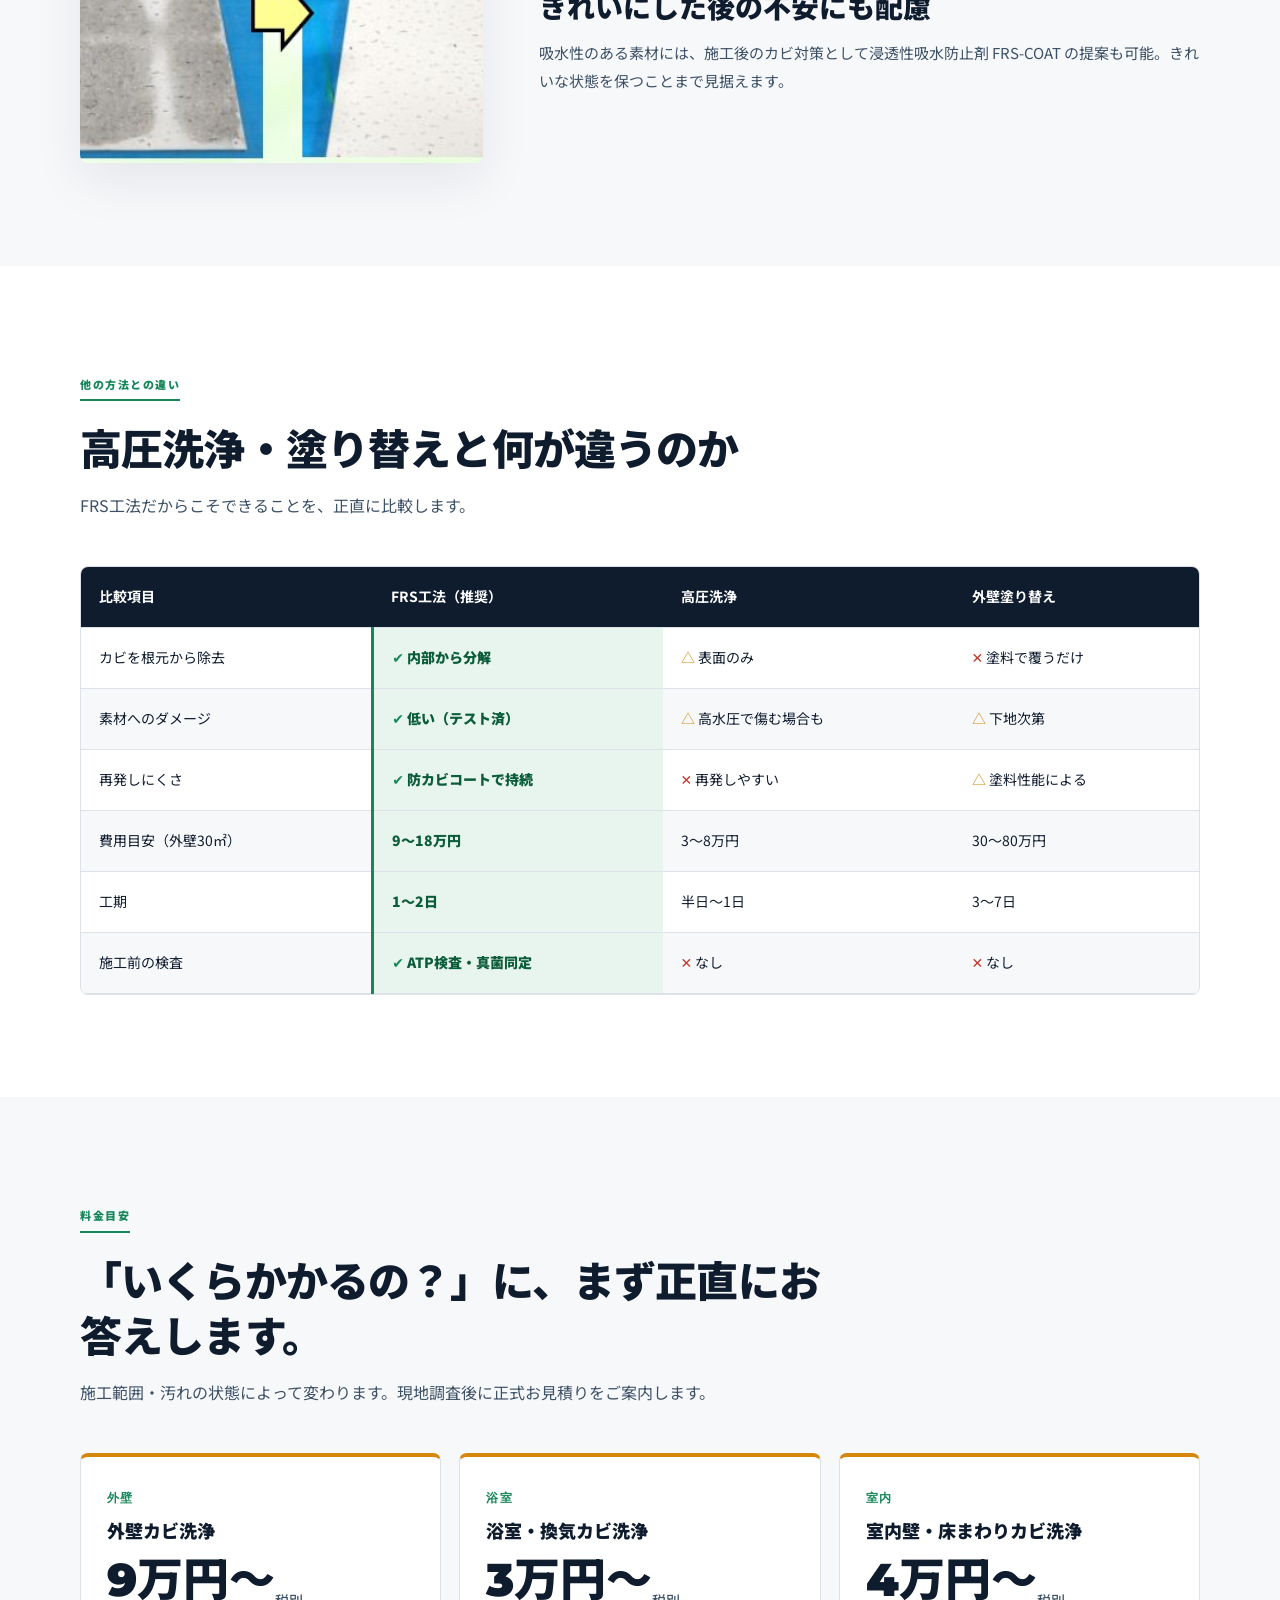
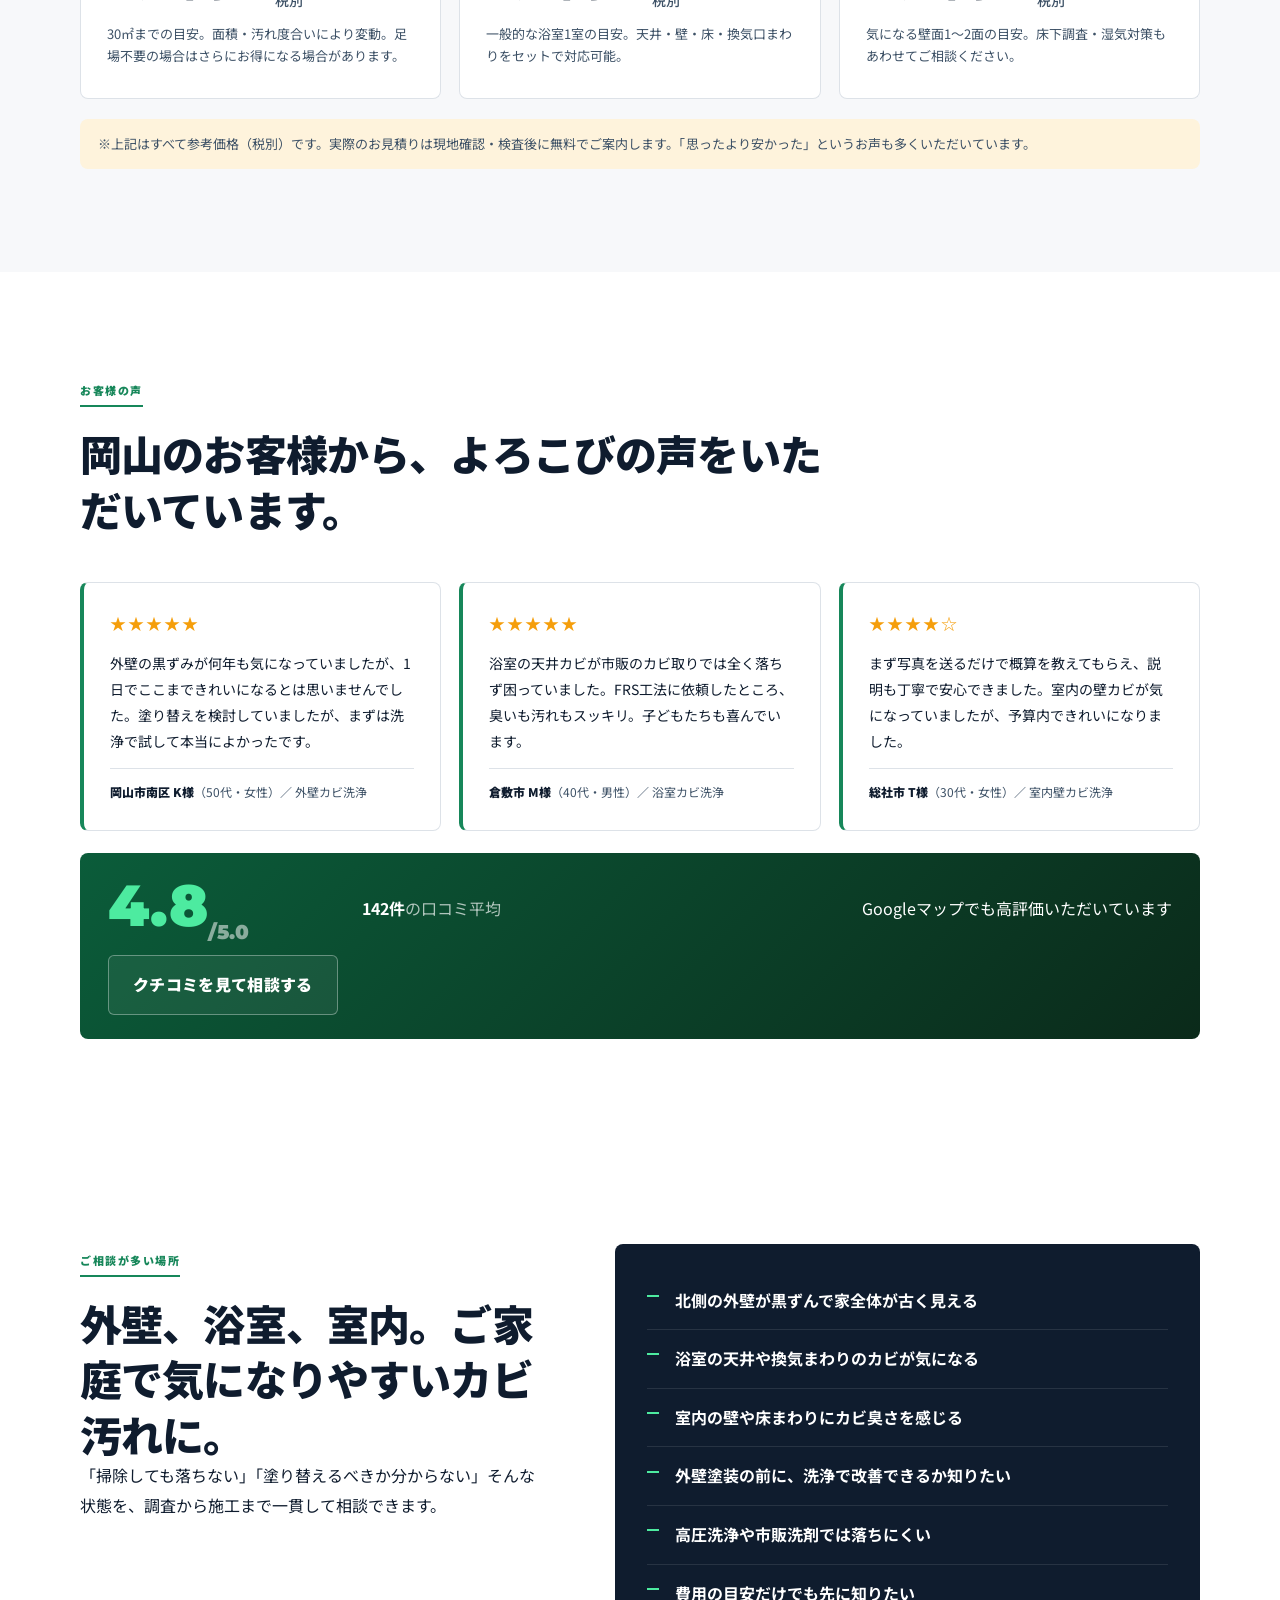
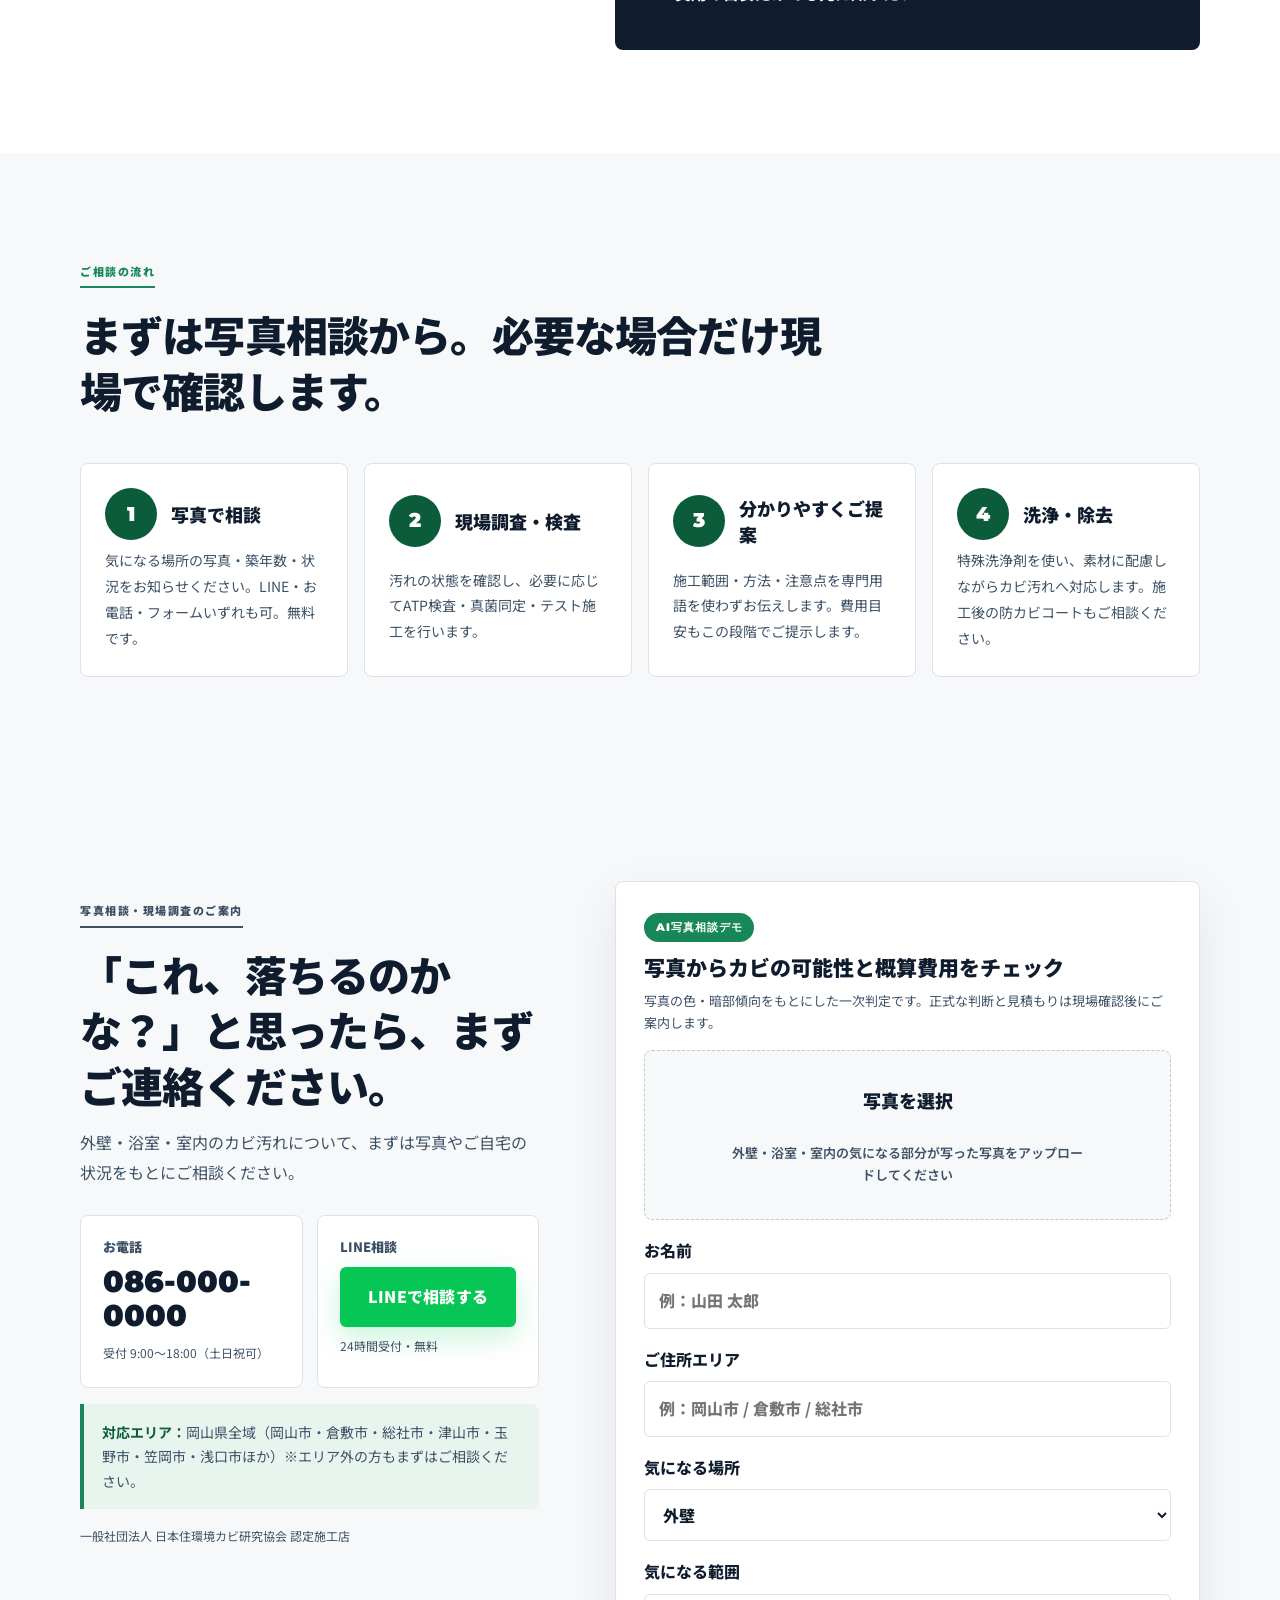
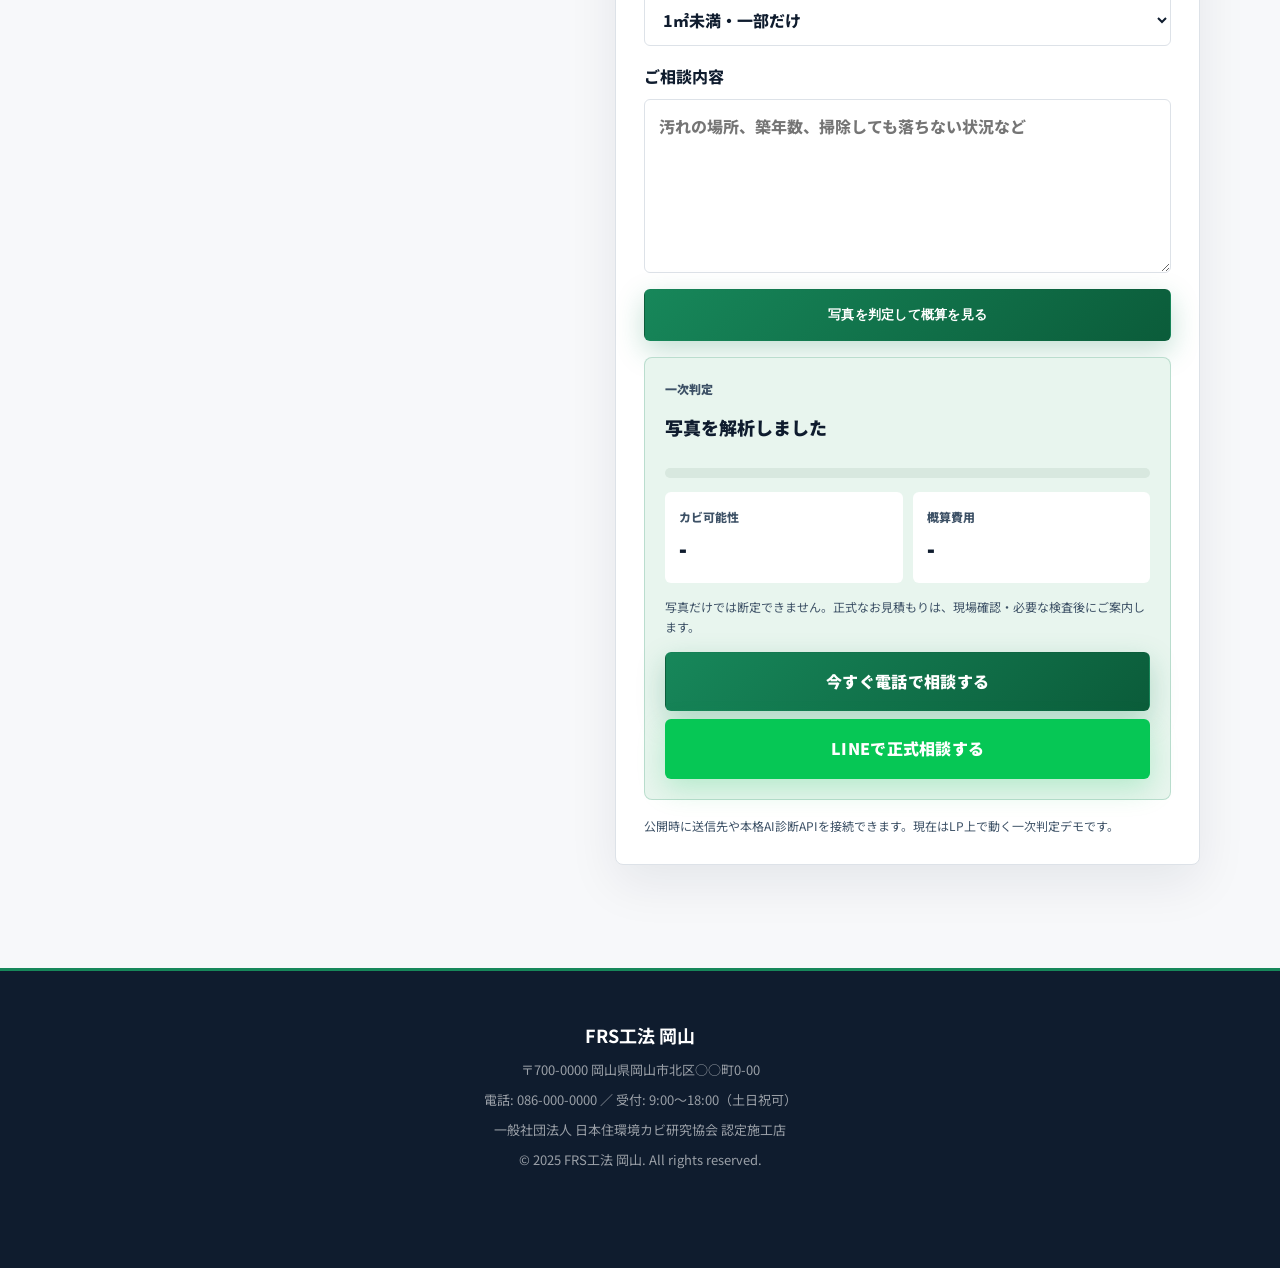
==== commit 60949368: "Add files via upload" ====
--- a/frs/index.html
+++ b/frs/index.html
@@ -7,7 +7,7 @@
   <meta name="description" content="戸建ての外壁・浴室・室内のカビ汚れを、現場調査から特殊洗浄施工まで一貫対応。素材を傷めにくいFRS工法で、住まいの清潔感を取り戻します。">
   <link rel="preconnect" href="https://fonts.googleapis.com">
   <link rel="preconnect" href="https://fonts.gstatic.com" crossorigin>
-  <link href="https://fonts.googleapis.com/css2?family=Noto+Sans+JP:wght@400;500;700;800;900&display=swap" rel="stylesheet">
+  <link href="https://fonts.googleapis.com/css2?family=Noto+Sans+JP:wght@400;500;700;900&family=Montserrat:wght@700;900&display=swap" rel="stylesheet">
   <link rel="stylesheet" href="styles.css">
 </head>
 <body>
@@ -19,9 +19,15 @@
     <nav class="nav" aria-label="主要ナビゲーション">
       <a href="#proof">実績</a>
       <a href="#method">特徴</a>
+      <a href="#price">料金目安</a>
+      <a href="#reviews">口コミ</a>
       <a href="#flow">流れ</a>
       <a class="nav-cta" href="#contact">無料で相談する</a>
     </nav>
+    <a class="header-tel" href="tel:0860000000">
+      <span>受付 9:00〜18:00（土日祝可）</span>
+      086-000-0000
+    </a>
   </header>
 
   <main id="top">
@@ -29,52 +35,66 @@
       <div class="hero-media" aria-hidden="true"></div>
       <div class="hero-overlay"></div>
       <div class="hero-inner">
-        <p class="eyebrow">戸建ての外壁・浴室・室内カビに</p>
-        <h1 id="hero-title">そのカビ汚れ、塗り替えの前に落とせるかもしれません。</h1>
-        <p class="hero-copy">FRS工法は、住まいの外壁・浴室・室内に広がるカビ汚れを調査し、素材に配慮しながら特殊洗浄剤で分解・除去する専門施工です。</p>
+        <p class="eyebrow">岡山県全域対応 ／ 外壁・浴室・室内のカビ専門洗浄</p>
+        <h1 id="hero-title">
+          <span>そのカビ汚れ、</span>
+          <em>塗り替えの前に</em>
+          <span>落とせるかもしれません。</span>
+        </h1>
+        <p class="hero-copy">FRS工法は、住まいのカビ汚れを調査し、素材に配慮しながら特殊洗浄剤で分解・除去する専門施工です。まずは写真を送るだけでご相談いただけます。</p>
         <div class="hero-actions">
           <a class="button primary" href="#contact">写真を送って相談する</a>
+          <a class="button line" href="#contact">LINEで相談する</a>
           <a class="button secondary" href="#proof">施工例を見る</a>
         </div>
         <dl class="hero-stats" aria-label="FRS工法の特徴">
           <div>
-            <dt>調査</dt>
-            <dd>カビ汚れの状態を確認</dd>
+            <dt>850<sup>+</sup></dt>
+            <dd><strong>岡山・周辺累計施工</strong><span>写真相談から現場対応まで</span></dd>
           </div>
           <div>
-            <dt>洗浄</dt>
-            <dd>特殊洗浄剤で分解・除去</dd>
+            <dt>97<sup>%</sup></dt>
+            <dd><strong>お客様満足度</strong><span>分かりやすい説明を重視</span></dd>
           </div>
           <div>
-            <dt>保全</dt>
-            <dd>外壁や室内素材に配慮</dd>
+            <dt>15<sup>年</sup></dt>
+            <dd><strong>カビ専門施工実績</strong><span>調査・確認・除去を一貫対応</span></dd>
           </div>
         </dl>
       </div>
     </section>
+
+    <aside class="proof-bar" aria-label="安心材料">
+      <div class="proof-bar-inner">
+        <p class="proof-item">現地調査・お見積り無料</p>
+        <p class="proof-item">写真だけで一次判定</p>
+        <p class="proof-item">対応エリア：岡山県全域・倉敷市・総社市ほか</p>
+        <p class="proof-item">土日祝も対応可</p>
+      </div>
+    </aside>
 
     <section class="frs-definition section" aria-labelledby="definition-title">
       <div class="container definition-wrap">
         <div class="definition-main">
           <p class="section-kicker">FRS工法とは</p>
           <h2 id="definition-title">ただ強く洗うのではなく、原因を見てから落とすカビ対策です。</h2>
-          <p>FRSは Fungus Research Sanitation の略。カビを研究し、衛生的で健康的な住環境を整えることを目的とした工法です。説明、調査、確認、除去の順に進めるため、ご家庭でも納得してから施工を判断できます。</p>
+          <p>FRS = Fungus Research Sanitation。カビを研究し、衛生的な住環境を整えることを目的とした工法です。「とりあえず洗う」ではなく、調査・確認・除去の順に進めるため、納得してから施工を判断できます。</p>
         </div>
         <div class="principle-grid" aria-label="FRS工法の4ステップ">
           <article>
             <span>Explain</span>
             <strong>説明</strong>
-            <p>カビの性質と現場リスクを整理</p>
+            <p>カビの性質と現場リスクを丁寧に整理</p>
           </article>
           <article>
             <span>Inspect</span>
             <strong>調査</strong>
-            <p>発生状況と原因を確認</p>
+            <p>発生状況と根本原因を確認</p>
           </article>
           <article>
             <span>Confirm</span>
             <strong>確認</strong>
-            <p>見えないカビの不安を見える化</p>
+            <p>見えないカビを検査で見える化</p>
           </article>
           <article>
             <span>Exterminate</span>
@@ -94,18 +114,27 @@
         <div class="problem-list">
           <article>
             <span class="dot"></span>
+            <span class="problem-icon" aria-hidden="true">
+              <svg viewBox="0 0 24 24"><path d="M4 11.5 12 5l8 6.5V20a1 1 0 0 1-1 1h-5v-6h-4v6H5a1 1 0 0 1-1-1z"/></svg>
+            </span>
             <h3>外壁の黒ずみ・緑色汚れ</h3>
-            <p>北側や日陰に発生しやすく、帰宅するたびに家が古く見えてしまいます。</p>
+            <p>北側や日陰に発生しやすく、帰宅するたびに家が古く見えてしまいます。近所と比べてしまって、なんとなく気になっている方も多いです。</p>
           </article>
           <article>
             <span class="dot"></span>
+            <span class="problem-icon" aria-hidden="true">
+              <svg viewBox="0 0 24 24"><path d="M6 8a6 6 0 0 1 12 0"/><path d="M18 8H6v3h12z"/><path d="M8 15v.01M12 15v.01M16 15v.01M9 19v.01M15 19v.01"/></svg>
+            </span>
             <h3>浴室や室内のカビ臭</h3>
-            <p>掃除してもすぐ戻る汚れやにおいは、家族の健康面でも気になりやすい場所です。</p>
+            <p>掃除してもすぐ戻る汚れやにおいは、家族の健康面でも気になる場所です。特に小さなお子様やご高齢の方がいるご家庭で多くご相談いただきます。</p>
           </article>
           <article>
             <span class="dot"></span>
-            <h3>高圧洗浄でも落ちにくい汚れ</h3>
-            <p>市販洗剤やブラシでこすっても落ちにくい場合、汚れの種類に合わせた対応が必要です。</p>
+            <span class="problem-icon" aria-hidden="true">
+              <svg viewBox="0 0 24 24"><path d="M12 3s6 6.4 6 11a6 6 0 0 1-12 0c0-4.6 6-11 6-11z"/></svg>
+            </span>
+            <h3>市販品・高圧洗浄で落ちない</h3>
+            <p>洗剤やブラシ、高圧洗浄で何度試しても戻ってくる汚れは、カビの種類に合った洗浄剤と工法が必要なサインです。</p>
           </article>
         </div>
       </div>
@@ -116,7 +145,7 @@
         <div class="section-heading">
           <p class="section-kicker">Before / After</p>
           <h2 id="proof-title">気になっていた場所がきれいになると、家に帰る気分が変わります。</h2>
-          <p>外壁・室内・浴室の代表的な改善イメージです。まずはご自宅の状態に近い例をご覧ください。</p>
+          <p>岡山県内の代表的な施工例です。まずはご自宅の状態に近い例をご覧ください。</p>
         </div>
 
         <div class="case-grid">
@@ -125,15 +154,20 @@
             <div class="case-body">
               <p class="tag">外壁</p>
               <h3>塗り替え前に、洗浄で戻せる可能性を確認</h3>
-              <p>黒ずみや緑色汚れが目立つ外壁を、明るく清潔な印象へ。大きな工事を考える前の選択肢になります。</p>
+              <p>北側外壁に広がった黒ずみ・緑色汚れを1日で対応。大規模な工事を検討する前に、まず洗浄で改善できるか確かめてみてください。</p>
+              <p class="case-meta"><span>場所：</span>岡山市北区 ／ <span>施工期間：</span>1日 ／ <span>費用目安：</span>9万円〜</p>
             </div>
           </article>
           <article class="case-card">
-            <img src="assets/lp/bath_pair.jpg" alt="浴室天井まわりのカビ洗浄前後の比較">
+            <div class="compare-photo bath-compare" role="img" aria-label="浴室天井まわりのカビ洗浄前後の左右比較">
+              <div class="compare-photo-pane before"><span>Before</span></div>
+              <div class="compare-photo-pane after"><span>After</span></div>
+            </div>
             <div class="case-body">
               <p class="tag">浴室</p>
               <h3>毎日使う浴室を、気持ちよく使える場所へ</h3>
-              <p>浴室や換気まわりのカビ汚れに対応。家族が使う場所だからこそ、清潔感を大切にします。</p>
+              <p>天井・壁・換気口まわりのカビ汚れに一括対応。市販品で落ちなかった汚れも、根元から除去します。</p>
+              <p class="case-meta"><span>場所：</span>倉敷市 ／ <span>費用目安：</span>3万円〜</p>
             </div>
           </article>
           <article class="case-card">
@@ -141,7 +175,8 @@
             <div class="case-body">
               <p class="tag">室内</p>
               <h3>室内の気になる壁カビにも対応</h3>
-              <p>壁面や床下由来の湿気が気になる場所も、原因確認と洗浄を組み合わせて考えます。</p>
+              <p>湿気が原因の壁カビ・カビ臭を、原因確認と洗浄を組み合わせて解決。再発防止まで見据えたご提案をします。</p>
+              <p class="case-meta"><span>場所：</span>総社市 ／ <span>費用目安：</span>4万円〜</p>
             </div>
           </article>
         </div>
@@ -183,6 +218,130 @@
       </div>
     </section>
 
+    <section class="section compare" id="compare" aria-labelledby="compare-title">
+      <div class="container">
+        <div class="section-heading">
+          <p class="section-kicker">他の方法との違い</p>
+          <h2 id="compare-title">高圧洗浄・塗り替えと何が違うのか</h2>
+          <p>FRS工法だからこそできることを、正直に比較します。</p>
+        </div>
+        <p class="scroll-hint" aria-hidden="true">Scroll →</p>
+        <div class="table-wrap">
+          <table class="compare-table">
+            <thead>
+              <tr>
+                <th>比較項目</th>
+                <th>FRS工法（推奨）</th>
+                <th>高圧洗浄</th>
+                <th>外壁塗り替え</th>
+              </tr>
+            </thead>
+            <tbody>
+              <tr>
+                <td>カビを根元から除去</td>
+                <td class="highlight"><span class="check">✔</span> 内部から分解</td>
+                <td><span class="triangle">△</span> 表面のみ</td>
+                <td><span class="cross">✕</span> 塗料で覆うだけ</td>
+              </tr>
+              <tr>
+                <td>素材へのダメージ</td>
+                <td class="highlight"><span class="check">✔</span> 低い（テスト済）</td>
+                <td><span class="triangle">△</span> 高水圧で傷む場合も</td>
+                <td><span class="triangle">△</span> 下地次第</td>
+              </tr>
+              <tr>
+                <td>再発しにくさ</td>
+                <td class="highlight"><span class="check">✔</span> 防カビコートで持続</td>
+                <td><span class="cross">✕</span> 再発しやすい</td>
+                <td><span class="triangle">△</span> 塗料性能による</td>
+              </tr>
+              <tr>
+                <td>費用目安（外壁30㎡）</td>
+                <td class="highlight">9〜18万円</td>
+                <td>3〜8万円</td>
+                <td>30〜80万円</td>
+              </tr>
+              <tr>
+                <td>工期</td>
+                <td class="highlight">1〜2日</td>
+                <td>半日〜1日</td>
+                <td>3〜7日</td>
+              </tr>
+              <tr>
+                <td>施工前の検査</td>
+                <td class="highlight"><span class="check">✔</span> ATP検査・真菌同定</td>
+                <td><span class="cross">✕</span> なし</td>
+                <td><span class="cross">✕</span> なし</td>
+              </tr>
+            </tbody>
+          </table>
+        </div>
+      </div>
+    </section>
+
+    <section class="section-band price" id="price" aria-labelledby="price-title">
+      <div class="container">
+        <div class="section-heading">
+          <p class="section-kicker">料金目安</p>
+          <h2 id="price-title">「いくらかかるの？」に、まず正直にお答えします。</h2>
+          <p>施工範囲・汚れの状態によって変わります。現地調査後に正式お見積りをご案内します。</p>
+        </div>
+        <div class="price-grid">
+          <article class="price-card">
+            <p class="price-tag">外壁</p>
+            <h3>外壁カビ洗浄</h3>
+            <p class="price-range">9万円〜<sub>税別</sub></p>
+            <p class="price-note">30㎡までの目安。面積・汚れ度合いにより変動。足場不要の場合はさらにお得になる場合があります。</p>
+          </article>
+          <article class="price-card">
+            <p class="price-tag">浴室</p>
+            <h3>浴室・換気カビ洗浄</h3>
+            <p class="price-range">3万円〜<sub>税別</sub></p>
+            <p class="price-note">一般的な浴室1室の目安。天井・壁・床・換気口まわりをセットで対応可能。</p>
+          </article>
+          <article class="price-card">
+            <p class="price-tag">室内</p>
+            <h3>室内壁・床まわりカビ洗浄</h3>
+            <p class="price-range">4万円〜<sub>税別</sub></p>
+            <p class="price-note">気になる壁面1〜2面の目安。床下調査・湿気対策もあわせてご相談ください。</p>
+          </article>
+        </div>
+        <p class="price-disclaimer">※上記はすべて参考価格（税別）です。実際のお見積りは現地確認・検査後に無料でご案内します。「思ったより安かった」というお声も多くいただいています。</p>
+      </div>
+    </section>
+
+    <section class="section reviews" id="reviews" aria-labelledby="reviews-title">
+      <div class="container">
+        <div class="section-heading">
+          <p class="section-kicker">お客様の声</p>
+          <h2 id="reviews-title">岡山のお客様から、よろこびの声をいただいています。</h2>
+        </div>
+        <div class="testimonial-grid">
+          <article class="testimonial-card">
+            <p class="stars">★★★★★</p>
+            <p>外壁の黒ずみが何年も気になっていましたが、1日でここまできれいになるとは思いませんでした。塗り替えを検討していましたが、まずは洗浄で試して本当によかったです。</p>
+            <p class="testimonial-meta"><span>岡山市南区 K様</span>（50代・女性）／ 外壁カビ洗浄</p>
+          </article>
+          <article class="testimonial-card">
+            <p class="stars">★★★★★</p>
+            <p>浴室の天井カビが市販のカビ取りでは全く落ちず困っていました。FRS工法に依頼したところ、臭いも汚れもスッキリ。子どもたちも喜んでいます。</p>
+            <p class="testimonial-meta"><span>倉敷市 M様</span>（40代・男性）／ 浴室カビ洗浄</p>
+          </article>
+          <article class="testimonial-card">
+            <p class="stars">★★★★☆</p>
+            <p>まず写真を送るだけで概算を教えてもらえ、説明も丁寧で安心できました。室内の壁カビが気になっていましたが、予算内できれいになりました。</p>
+            <p class="testimonial-meta"><span>総社市 T様</span>（30代・女性）／ 室内壁カビ洗浄</p>
+          </article>
+        </div>
+        <div class="review-summary">
+          <p class="review-score">4.8<sub>/5.0</sub></p>
+          <p class="review-count"><strong>142件</strong>の口コミ平均</p>
+          <p>Googleマップでも高評価いただいています</p>
+          <a class="button secondary" href="#contact">クチコミを見て相談する</a>
+        </div>
+      </div>
+    </section>
+
     <section class="audience section" aria-labelledby="audience-title">
       <div class="container two-col">
         <div>
@@ -197,6 +356,7 @@
             <li>室内の壁や床まわりにカビ臭さを感じる</li>
             <li>外壁塗装の前に、洗浄で改善できるか知りたい</li>
             <li>高圧洗浄や市販洗剤では落ちにくい</li>
+            <li>費用の目安だけでも先に知りたい</li>
           </ul>
         </div>
       </div>
@@ -212,22 +372,22 @@
           <li>
             <span>1</span>
             <h3>写真で相談</h3>
-            <p>気になる場所の写真、築年数、掃除しても落ちない状況をお知らせください。</p>
+            <p>気になる場所の写真・築年数・状況をお知らせください。LINE・お電話・フォームいずれも可。無料です。</p>
           </li>
           <li>
             <span>2</span>
             <h3>現場調査・検査</h3>
-            <p>汚れの状態を確認し、必要に応じてATPふき取り検査や真菌同定検査、テスト施工を行います。</p>
+            <p>汚れの状態を確認し、必要に応じてATP検査・真菌同定・テスト施工を行います。</p>
           </li>
           <li>
             <span>3</span>
             <h3>分かりやすくご提案</h3>
-            <p>施工範囲、方法、注意点を専門用語に寄せすぎずお伝えします。</p>
+            <p>施工範囲・方法・注意点を専門用語を使わずお伝えします。費用目安もこの段階でご提示します。</p>
           </li>
           <li>
             <span>4</span>
             <h3>洗浄・除去</h3>
-            <p>特殊洗浄剤を使い、素材に配慮しながらカビ汚れへ対応します。</p>
+            <p>特殊洗浄剤を使い、素材に配慮しながらカビ汚れへ対応します。施工後の防カビコートもご相談ください。</p>
           </li>
         </ol>
       </div>
@@ -237,22 +397,47 @@
       <div class="container closing-inner">
         <div class="closing-copy">
           <p class="section-kicker">写真相談・現場調査のご案内</p>
-          <h2 id="contact-title">「これ、落ちるのかな？」と思ったら、まず写真でご相談ください。</h2>
-          <p>外壁、浴室、室内のカビ汚れについて、まずは写真やご自宅の状況をもとにご相談ください。必要に応じて現場調査をご案内します。</p>
-          <div class="contact-box">
-            <p class="contact-label">お問い合わせはこちら</p>
-            <p class="contact-main">ここに連絡先を入力</p>
-            <p class="contact-sub">一般社団法人 日本住環境カビ研究協会</p>
+          <h2 id="contact-title">「これ、落ちるのかな？」と思ったら、まずご連絡ください。</h2>
+          <p>外壁・浴室・室内のカビ汚れについて、まずは写真やご自宅の状況をもとにご相談ください。</p>
+          <div class="contact-methods">
+            <div class="contact-box">
+              <h3>お電話</h3>
+              <a class="contact-tel" href="tel:0860000000">086-000-0000</a>
+              <p class="contact-hours">受付 9:00〜18:00（土日祝可）</p>
+            </div>
+            <div class="contact-box">
+              <h3>LINE相談</h3>
+              <a class="button line full" href="#contact">LINEで相談する</a>
+              <p class="contact-hours">24時間受付・無料</p>
+            </div>
           </div>
-        </div>
-        <form class="lead-form" aria-label="お問い合わせフォーム">
+          <p class="area-note"><strong>対応エリア：</strong>岡山県全域（岡山市・倉敷市・総社市・津山市・玉野市・笠岡市・浅口市ほか）※エリア外の方もまずはご相談ください。</p>
+          <p class="contact-sub">一般社団法人 日本住環境カビ研究協会 認定施工店</p>
+        </div>
+        <form class="lead-form diagnosis-form" aria-label="写真相談フォーム">
+          <div class="diagnosis-head">
+            <span class="diagnosis-badge">AI写真相談デモ</span>
+            <h3>写真からカビの可能性と概算費用をチェック</h3>
+            <p>写真の色・暗部傾向をもとにした一次判定です。正式な判断と見積もりは現場確認後にご案内します。</p>
+          </div>
+
+          <label class="upload-box" for="moldPhoto">
+            <span class="upload-title">写真を選択</span>
+            <span class="upload-copy">外壁・浴室・室内の気になる部分が写った写真をアップロードしてください</span>
+            <input type="file" id="moldPhoto" name="photo" accept="image/*">
+          </label>
+
+          <div class="preview-panel" id="previewPanel" hidden>
+            <img id="photoPreview" alt="アップロードした写真のプレビュー">
+          </div>
+
           <label>
             <span>お名前</span>
             <input type="text" name="name" autocomplete="name" placeholder="例：山田 太郎">
           </label>
           <label>
             <span>ご住所エリア</span>
-            <input type="text" name="company" placeholder="例：静岡市 / 浜松市 / 名古屋市">
+            <input type="text" name="company" placeholder="例：岡山市 / 倉敷市 / 総社市">
           </label>
           <label>
             <span>気になる場所</span>
@@ -264,19 +449,65 @@
             </select>
           </label>
           <label>
+            <span>気になる範囲</span>
+            <select name="area">
+              <option value="small">1㎡未満・一部だけ</option>
+              <option value="medium">1〜5㎡ほど</option>
+              <option value="large">5〜15㎡ほど</option>
+              <option value="xlarge">15㎡以上・広範囲</option>
+            </select>
+          </label>
+          <label>
             <span>ご相談内容</span>
             <textarea name="message" rows="5" placeholder="汚れの場所、築年数、掃除しても落ちない状況など"></textarea>
           </label>
-          <button type="button" class="button primary full" id="demoSubmit">写真相談をはじめる</button>
-          <p class="form-note">このフォームはLPデザイン用の表示です。公開時に送信先を設定してください。</p>
+          <button type="button" class="button primary full" id="demoSubmit">写真を判定して概算を見る</button>
+
+          <section class="diagnosis-result" id="diagnosisResult" aria-live="polite" hidden>
+            <p class="result-label">一次判定</p>
+            <h3 id="resultTitle">写真を解析しました</h3>
+            <p id="resultText"></p>
+            <div class="score-meter" aria-label="カビ可能性スコア">
+              <span id="scoreBar"></span>
+            </div>
+            <dl class="estimate-grid">
+              <div>
+                <dt>カビ可能性</dt>
+                <dd id="moldScore">-</dd>
+              </div>
+              <div>
+                <dt>概算費用</dt>
+                <dd id="estimatePrice">-</dd>
+              </div>
+            </dl>
+            <p class="result-note">写真だけでは断定できません。正式なお見積もりは、現場確認・必要な検査後にご案内します。</p>
+            <div class="result-cta">
+              <a class="button primary full" href="tel:0860000000">今すぐ電話で相談する</a>
+              <a class="button line full" href="#contact">LINEで正式相談する</a>
+            </div>
+          </section>
+
+          <p class="form-note">公開時に送信先や本格AI診断APIを接続できます。現在はLP上で動く一次判定デモです。</p>
         </form>
       </div>
     </section>
   </main>
 
   <div class="sticky-cta" aria-label="固定お問い合わせ導線">
-    <a href="#contact">写真で相談する</a>
+    <a class="sticky-tel" href="tel:0860000000"><span>電話相談</span>086-000-0000</a>
+    <a class="sticky-line" href="#contact">LINE相談</a>
+    <a class="sticky-photo" href="#contact">写真で相談</a>
   </div>
+
+  <footer>
+    <div class="container">
+      <p><strong>FRS工法 岡山</strong></p>
+      <p>〒700-0000 岡山県岡山市北区○○町0-00</p>
+      <p>電話: 086-000-0000 ／ 受付: 9:00〜18:00（土日祝可）</p>
+      <p>一般社団法人 日本住環境カビ研究協会 認定施工店</p>
+      <p>© 2025 FRS工法 岡山. All rights reserved.</p>
+    </div>
+  </footer>
 
   <script src="script.js"></script>
 </body>
--- a/frs/styles.css
+++ b/frs/styles.css
@@ -1,15 +1,19 @@
 :root {
-  --ink: #14212b;
-  --muted: #5b6873;
-  --line: #d8e2e5;
-  --paper: #fbfcf8;
-  --mist: #edf6f0;
-  --blue: #1f6fa6;
-  --green: #2b8a62;
-  --lime: #c7e36b;
-  --gold: #d99b22;
-  --dark: #0f2e3b;
-  --shadow: 0 22px 60px rgba(10, 34, 45, 0.16);
+  --primary: #0B5C3A;
+  --primary-m: #17875A;
+  --primary-l: #E8F5EE;
+  --accent: #D4870A;
+  --accent-l: #FEF3DC;
+  --dark: #0F1C2E;
+  --mid: #3D5166;
+  --light: #F7F8FA;
+  --border: #DDE2E8;
+  --white: #FFFFFF;
+  --ink: var(--dark);
+  --muted: var(--mid);
+  --radius: 8px;
+  --shadow-soft: 0 18px 50px rgba(15, 28, 46, 0.08);
+  --shadow-strong: 0 28px 70px rgba(15, 28, 46, 0.18);
 }
 
 * {
@@ -22,10 +26,10 @@
 
 body {
   margin: 0;
-  background: var(--paper);
+  background: var(--white);
   color: var(--ink);
   font-family: "Noto Sans JP", "Hiragino Sans", "Yu Gothic", "YuGothic", system-ui, sans-serif;
-  line-height: 1.75;
+  line-height: 1.85;
 }
 
 img {
@@ -38,132 +42,210 @@
   text-decoration: none;
 }
 
+p,
+h1,
+h2,
+h3 {
+  margin: 0;
+}
+
 .site-header {
   position: fixed;
-  z-index: 20;
+  z-index: 30;
   top: 0;
   left: 0;
   right: 0;
   display: flex;
   align-items: center;
   justify-content: space-between;
-  gap: 24px;
-  min-height: 72px;
-  padding: 12px clamp(18px, 4vw, 56px);
-  background: rgba(251, 252, 248, 0.92);
-  border-bottom: 1px solid rgba(216, 226, 229, 0.75);
-  backdrop-filter: blur(14px);
+  gap: 22px;
+  height: 72px;
+  padding: 0 clamp(20px, 4vw, 56px);
+  background: rgba(15, 28, 46, 0.94);
+  border-bottom: 1px solid rgba(255, 255, 255, 0.08);
+  backdrop-filter: blur(16px);
 }
 
 .brand {
   display: inline-flex;
-  align-items: baseline;
-  gap: 10px;
+  align-items: center;
+  gap: 12px;
+  min-width: max-content;
   font-weight: 900;
 }
 
 .brand-mark {
-  color: var(--blue);
-  font-family: Georgia, serif;
-  font-size: 2rem;
-  font-style: italic;
-  letter-spacing: 0;
+  display: inline-flex;
+  align-items: center;
+  min-height: 32px;
+  padding: 3px 10px;
+  border-radius: 4px;
+  background: var(--primary-m);
+  color: #fff;
+  font-family: "Montserrat", sans-serif;
+  font-size: 21px;
+  font-weight: 900;
+  line-height: 1;
 }
 
 .brand-text {
-  font-size: 0.9rem;
-  color: var(--dark);
+  color: rgba(255, 255, 255, 0.9);
+  font-size: 13px;
 }
 
 .nav {
   display: flex;
   align-items: center;
-  gap: 22px;
-  color: var(--muted);
-  font-size: 0.92rem;
+  gap: clamp(14px, 2vw, 24px);
+  color: rgba(255, 255, 255, 0.68);
+  font-size: 13px;
   font-weight: 700;
 }
 
 .nav a {
-  transition: color 0.2s ease;
+  transition: color 0.2s ease, background 0.2s ease;
 }
 
 .nav a:hover {
-  color: var(--green);
+  color: #fff;
 }
 
 .nav-cta {
-  padding: 10px 18px;
-  border-radius: 999px;
-  background: var(--dark);
+  padding: 9px 18px;
+  border-radius: 6px;
+  background: var(--primary-m);
   color: #fff !important;
+}
+
+.header-tel {
+  display: grid;
+  gap: 2px;
+  color: #fff;
+  font-family: "Montserrat", sans-serif;
+  font-size: 19px;
+  font-weight: 900;
+  line-height: 1.05;
+  text-align: right;
+  white-space: nowrap;
+}
+
+.header-tel span {
+  color: rgba(255, 255, 255, 0.48);
+  font-family: "Noto Sans JP", sans-serif;
+  font-size: 10px;
+  font-weight: 500;
 }
 
 .hero {
   position: relative;
-  min-height: 92svh;
-  display: grid;
-  align-items: end;
+  min-height: 760px;
   overflow: hidden;
-  padding: 116px clamp(20px, 6vw, 80px) 46px;
-  color: #fff;
-}
-
-.hero-media,
+  padding: 138px clamp(20px, 6vw, 80px) 72px;
+  background:
+    radial-gradient(ellipse at 72% 42%, rgba(23, 135, 90, 0.18) 0%, transparent 56%),
+    linear-gradient(145deg, #071812 0%, #0B2A1A 44%, #0F1C2E 100%);
+  color: #fff;
+}
+
+.hero::after {
+  content: "";
+  position: absolute;
+  right: -10%;
+  bottom: -18%;
+  width: 46%;
+  aspect-ratio: 1;
+  border-radius: 50%;
+  background: rgba(212, 135, 10, 0.08);
+}
+
+.hero-media {
+  position: absolute;
+  top: 124px;
+  right: clamp(20px, 6vw, 80px);
+  bottom: 78px;
+  width: min(42vw, 520px);
+  border-radius: 8px;
+  background-image: url("assets/lp/exterior_pair.jpg");
+  background-size: cover;
+  background-position: center;
+  box-shadow: var(--shadow-strong);
+}
+
+.hero-media::after {
+  content: "Before / After";
+  position: absolute;
+  left: 22px;
+  bottom: 22px;
+  padding: 7px 13px;
+  border-radius: 999px;
+  background: rgba(15, 28, 46, 0.86);
+  color: #fff;
+  font-family: "Montserrat", sans-serif;
+  font-size: 12px;
+  font-weight: 900;
+}
+
 .hero-overlay {
   position: absolute;
   inset: 0;
-}
-
-.hero-media {
-  background-image: url("assets/lp/exterior_pair.jpg");
-  background-size: cover;
-  background-position: center;
-  transform: scale(1.04);
-}
-
-.hero-overlay {
-  background:
-    linear-gradient(90deg, rgba(8, 34, 44, 0.92) 0%, rgba(8, 34, 44, 0.78) 43%, rgba(8, 34, 44, 0.22) 100%),
-    linear-gradient(0deg, rgba(8, 34, 44, 0.72) 0%, rgba(8, 34, 44, 0) 38%);
+  background: linear-gradient(90deg, rgba(7, 24, 18, 0.92) 0%, rgba(7, 24, 18, 0.78) 43%, rgba(7, 24, 18, 0.08) 100%);
+  pointer-events: none;
 }
 
 .hero-inner {
   position: relative;
-  width: min(980px, 100%);
+  z-index: 1;
+  width: min(650px, 100%);
 }
 
 .eyebrow,
 .section-kicker {
-  margin: 0 0 12px;
-  color: var(--lime);
-  font-size: 0.82rem;
-  font-weight: 900;
-  letter-spacing: 0;
+  display: inline-flex;
+  width: fit-content;
+  margin: 0 0 18px;
+  padding: 4px 0;
+  border-bottom: 2px solid currentColor;
+  color: var(--primary-m);
+  font-family: "Montserrat", "Noto Sans JP", sans-serif;
+  font-size: 11px;
+  font-weight: 900;
+  letter-spacing: 0.14em;
   text-transform: uppercase;
 }
 
+.hero .eyebrow {
+  color: #4DEBA0;
+}
+
 .hero h1 {
-  width: min(820px, 100%);
-  margin: 0;
-  font-size: clamp(2.45rem, 6vw, 5.5rem);
-  line-height: 1.08;
-  letter-spacing: 0;
+  display: grid;
+  gap: 2px;
+  max-width: 640px;
+  font-size: clamp(34px, 4.6vw, 58px);
+  font-weight: 900;
+  letter-spacing: -0.02em;
+  line-height: 1.22;
+}
+
+.hero h1 em {
+  color: #4DEBA0;
+  font-style: normal;
 }
 
 .hero-copy {
-  width: min(700px, 100%);
-  margin: 24px 0 0;
-  color: rgba(255, 255, 255, 0.88);
-  font-size: clamp(1rem, 1.8vw, 1.25rem);
+  max-width: 570px;
+  margin-top: 24px;
+  color: rgba(255, 255, 255, 0.82);
+  font-size: 16px;
   font-weight: 500;
+  line-height: 1.9;
 }
 
 .hero-actions {
   display: flex;
   flex-wrap: wrap;
-  gap: 14px;
-  margin-top: 30px;
+  gap: 12px;
+  margin-top: 32px;
 }
 
 .button {
@@ -173,8 +255,9 @@
   min-height: 52px;
   padding: 14px 24px;
   border: 1px solid transparent;
-  border-radius: 999px;
-  font-weight: 900;
+  border-radius: 6px;
+  font-weight: 900;
+  letter-spacing: 0.02em;
   transition: transform 0.2s ease, box-shadow 0.2s ease, background 0.2s ease;
   cursor: pointer;
 }
@@ -183,61 +266,117 @@
   transform: translateY(-2px);
 }
 
-.button.primary {
-  background: var(--gold);
-  color: #1f1606;
-  box-shadow: 0 12px 28px rgba(217, 155, 34, 0.24);
+.button.primary,
+.sticky-photo {
+  background: linear-gradient(135deg, var(--primary-m), var(--primary));
+  color: #fff;
+  box-shadow: 0 10px 28px rgba(23, 135, 90, 0.26);
+}
+
+.button.line,
+.sticky-line {
+  background: #06C755;
+  color: #fff;
+  box-shadow: 0 10px 28px rgba(6, 199, 85, 0.22);
 }
 
 .button.secondary {
-  border-color: rgba(255, 255, 255, 0.45);
+  border-color: rgba(255, 255, 255, 0.34);
+  background: rgba(255, 255, 255, 0.06);
   color: #fff;
 }
 
 .button.full {
   width: 100%;
-  border: 0;
-  font-family: inherit;
-  font-size: 1rem;
 }
 
 .hero-stats {
   display: grid;
   grid-template-columns: repeat(3, minmax(0, 1fr));
-  gap: 1px;
-  width: min(840px, 100%);
-  margin: 44px 0 0;
-  overflow: hidden;
-  border: 1px solid rgba(255, 255, 255, 0.22);
-  border-radius: 8px;
-  background: rgba(255, 255, 255, 0.18);
-  backdrop-filter: blur(10px);
+  width: min(620px, 100%);
+  margin-top: 44px;
+  border-top: 1px solid rgba(255, 255, 255, 0.16);
+  border-bottom: 1px solid rgba(255, 255, 255, 0.16);
 }
 
 .hero-stats div {
-  padding: 18px;
-  background: rgba(7, 33, 42, 0.42);
+  padding: 22px 24px 22px 0;
+}
+
+.hero-stats div + div {
+  padding-left: 24px;
+  border-left: 1px solid rgba(255, 255, 255, 0.14);
 }
 
 .hero-stats dt {
-  color: var(--lime);
-  font-size: 1.35rem;
-  font-weight: 900;
+  color: #4DEBA0;
+  font-family: "Montserrat", sans-serif;
+  font-size: clamp(34px, 4vw, 46px);
+  font-weight: 900;
+  line-height: 1;
+}
+
+.hero-stats dt sup {
+  font-size: 19px;
 }
 
 .hero-stats dd {
-  margin: 4px 0 0;
-  color: rgba(255, 255, 255, 0.82);
-  font-size: 0.9rem;
+  display: grid;
+  gap: 3px;
+  margin: 8px 0 0;
+}
+
+.hero-stats dd strong {
+  color: rgba(255, 255, 255, 0.92);
+  font-size: 13px;
+  line-height: 1.4;
+}
+
+.hero-stats dd span {
+  color: rgba(255, 255, 255, 0.52);
+  font-size: 12px;
+  line-height: 1.5;
+}
+
+.proof-bar {
+  background: linear-gradient(90deg, var(--primary) 0%, #0B2A1A 100%);
+  border-bottom: 0;
+}
+
+.proof-bar-inner {
+  display: grid;
+  grid-template-columns: repeat(4, minmax(0, 1fr));
+  width: min(1120px, calc(100% - 40px));
+  margin: 0 auto;
+}
+
+.proof-item {
+  position: relative;
+  padding: 18px 18px 18px 28px;
+  color: #fff;
+  font-size: 13px;
+  font-weight: 700;
+  line-height: 1.5;
+}
+
+.proof-item::before {
+  content: "";
+  position: absolute;
+  top: 26px;
+  left: 0;
+  width: 8px;
+  height: 8px;
+  border-radius: 50%;
+  background: #4DEBA0;
 }
 
 .section,
 .section-band {
-  padding: clamp(72px, 9vw, 120px) 0;
+  padding: clamp(64px, 8vw, 108px) 0;
 }
 
 .section-band {
-  background: var(--mist);
+  background: var(--light);
 }
 
 .container {
@@ -245,137 +384,153 @@
   margin: 0 auto;
 }
 
-.two-col {
-  display: grid;
-  grid-template-columns: minmax(0, 0.9fr) minmax(0, 1.1fr);
-  gap: clamp(36px, 6vw, 76px);
+.two-col,
+.definition-wrap,
+.closing-inner {
+  display: grid;
+  grid-template-columns: minmax(0, 0.88fr) minmax(0, 1.12fr);
+  gap: clamp(38px, 6vw, 76px);
   align-items: start;
 }
 
+.section-heading {
+  max-width: 760px;
+  margin-bottom: 46px;
+}
+
+.section-heading h2 + p,
+.definition-main p:not(.section-kicker),
+.closing-copy > p {
+  margin-top: 16px;
+  color: var(--muted);
+}
+
 h2 {
-  margin: 0;
-  font-size: clamp(1.9rem, 3.7vw, 3.3rem);
-  line-height: 1.22;
-  letter-spacing: 0;
+  font-size: clamp(28px, 3.4vw, 42px);
+  font-weight: 900;
+  letter-spacing: -0.02em;
+  line-height: 1.32;
 }
 
 h3 {
-  margin: 0;
-  font-size: 1.18rem;
+  font-size: 18px;
+  font-weight: 900;
   line-height: 1.45;
 }
 
-p {
-  margin: 0;
-}
-
-.problem-list {
-  display: grid;
-  gap: 16px;
-}
-
-.problem-list article {
-  position: relative;
-  padding: 22px 22px 22px 52px;
-  border: 1px solid var(--line);
-  border-radius: 8px;
+.principle-grid {
+  display: grid;
+  grid-template-columns: repeat(2, minmax(0, 1fr));
+  border: 1px solid var(--border);
+  border-radius: var(--radius);
+  overflow: hidden;
   background: #fff;
 }
 
-.dot {
-  position: absolute;
-  top: 27px;
-  left: 22px;
-  width: 14px;
-  height: 14px;
-  border: 3px solid var(--green);
-  border-radius: 50%;
-  background: #fff;
-}
-
-.problem-list p,
-.section-heading p,
-.audience p,
-.feature p,
-.case-body p,
-.flow-list p,
-.closing-copy > p {
-  color: var(--muted);
-}
-
-.section-heading {
-  width: min(760px, 100%);
-  margin-bottom: 36px;
-}
-
-.section-heading h2 + p {
-  margin-top: 16px;
-}
-
-.frs-definition {
-  background: #fff;
-}
-
-.definition-wrap {
-  display: grid;
-  grid-template-columns: minmax(0, 0.88fr) minmax(0, 1.12fr);
-  gap: clamp(34px, 6vw, 68px);
-  align-items: center;
-}
-
-.definition-main p:not(.section-kicker) {
-  margin-top: 18px;
-  color: var(--muted);
-}
-
-.principle-grid {
-  display: grid;
-  grid-template-columns: repeat(2, minmax(0, 1fr));
-  gap: 14px;
-}
-
 .principle-grid article {
-  min-height: 180px;
-  padding: 22px;
-  border: 1px solid var(--line);
-  border-radius: 8px;
-  background:
-    linear-gradient(135deg, rgba(43, 138, 98, 0.08), rgba(31, 111, 166, 0.06)),
-    #fff;
-}
-
-.principle-grid span {
-  display: block;
-  color: var(--blue);
-  font-size: 0.82rem;
-  font-weight: 900;
+  min-height: 170px;
+  padding: 26px;
+  border-bottom: 1px solid var(--border);
+}
+
+.principle-grid article:nth-child(odd) {
+  border-right: 1px solid var(--border);
+}
+
+.principle-grid article:nth-last-child(-n + 2) {
+  border-bottom: 0;
+}
+
+.principle-grid span,
+.feature-number,
+.price-tag {
+  color: var(--primary-m);
+  font-family: "Montserrat", sans-serif;
+  font-size: 12px;
+  font-weight: 900;
+  letter-spacing: 0.1em;
+  text-transform: uppercase;
 }
 
 .principle-grid strong {
   display: block;
-  margin-top: 4px;
-  font-size: 1.55rem;
-  line-height: 1.25;
+  margin-top: 8px;
+  font-size: 21px;
+  font-weight: 900;
 }
 
 .principle-grid p {
-  margin-top: 12px;
-  color: var(--muted);
-  font-size: 0.94rem;
+  margin-top: 8px;
+  color: var(--muted);
+  font-size: 14px;
+  line-height: 1.75;
+}
+
+.problem-list {
+  display: grid;
+  gap: 12px;
+}
+
+.problem-list article {
+  display: grid;
+  grid-template-columns: 52px minmax(0, 1fr);
+  column-gap: 18px;
+  padding: 24px 0;
+  border-bottom: 1px solid var(--border);
+  background: transparent;
+}
+
+.problem-list article:first-child {
+  padding-top: 0;
+}
+
+.dot {
+  display: none;
+}
+
+.problem-icon {
+  display: grid;
+  place-items: center;
+  width: 52px;
+  height: 52px;
+  border-radius: 50%;
+  background: var(--primary-l);
+  color: var(--primary);
+}
+
+.problem-icon svg {
+  width: 24px;
+  height: 24px;
+  fill: none;
+  stroke: var(--primary-m);
+  stroke-width: 2.2;
+  stroke-linecap: round;
+  stroke-linejoin: round;
+}
+
+.problem-list h3 {
+  grid-column: 2;
+}
+
+.problem-list p {
+  grid-column: 2;
+  margin-top: 6px;
+  color: var(--muted);
+  font-size: 14px;
+  line-height: 1.85;
 }
 
 .case-grid {
   display: grid;
-  grid-template-columns: 1.15fr 0.85fr;
+  grid-template-columns: 1.08fr 0.92fr;
   gap: 22px;
 }
 
 .case-card {
   overflow: hidden;
-  border: 1px solid var(--line);
-  border-radius: 8px;
+  border: 1px solid var(--border);
+  border-radius: var(--radius);
   background: #fff;
-  box-shadow: 0 12px 30px rgba(19, 49, 61, 0.08);
 }
 
 .case-card.large {
@@ -384,12 +539,51 @@
 
 .case-card img {
   width: 100%;
-  height: 280px;
+  height: 260px;
   object-fit: cover;
 }
 
+.compare-photo {
+  display: grid;
+  grid-template-columns: repeat(2, minmax(0, 1fr));
+  height: 260px;
+  overflow: hidden;
+}
+
+.compare-photo-pane {
+  position: relative;
+  background-image: url("assets/lp/bath_pair.jpg");
+  background-repeat: no-repeat;
+  background-size: 210% auto;
+}
+
+.bath-compare .before {
+  background-position: 5% 0%;
+}
+
+.bath-compare .after {
+  background-position: 96% 73%;
+}
+
+.compare-photo-pane span {
+  position: absolute;
+  left: 12px;
+  top: 12px;
+  padding: 4px 10px;
+  border-radius: 999px;
+  background: rgba(15, 28, 46, 0.78);
+  color: #fff;
+  font-family: "Montserrat", sans-serif;
+  font-size: 11px;
+  font-weight: 900;
+}
+
+.compare-photo-pane.after span {
+  background: rgba(23, 135, 90, 0.9);
+}
+
 .case-card.large img {
-  height: 520px;
+  height: 510px;
 }
 
 .case-body {
@@ -398,56 +592,296 @@
 
 .tag {
   display: inline-flex;
-  margin-bottom: 10px;
-  padding: 4px 10px;
+  margin-bottom: 12px;
+  padding: 3px 11px;
   border-radius: 999px;
-  background: #e7f1ea;
-  color: var(--green) !important;
-  font-size: 0.78rem;
+  background: var(--primary-l);
+  color: var(--primary);
+  font-size: 11px;
+  font-weight: 900;
+}
+
+.case-body p:not(.tag),
+.case-meta {
+  color: var(--muted);
+  font-size: 14px;
+  line-height: 1.8;
+}
+
+.case-body h3 + p {
+  margin-top: 8px;
+}
+
+.case-meta {
+  margin-top: 14px;
+  padding-top: 14px;
+  border-top: 1px solid var(--border);
+  font-size: 12px;
+}
+
+.case-meta span {
+  color: var(--dark);
   font-weight: 900;
 }
 
 .feature-grid {
   display: grid;
-  gap: 20px;
+  gap: 24px;
 }
 
 .feature {
   display: grid;
-  grid-template-columns: 240px minmax(0, 1fr);
-  gap: 28px;
+  grid-template-columns: minmax(240px, 36%) minmax(0, 1fr);
+  gap: clamp(24px, 5vw, 56px);
   align-items: center;
-  padding: 22px;
-  border: 1px solid var(--line);
-  border-radius: 8px;
-  background: #fff;
+  padding: 0;
+}
+
+.feature:nth-child(even) {
+  grid-template-columns: minmax(0, 1fr) minmax(240px, 36%);
+}
+
+.feature:nth-child(even) img {
+  order: 2;
 }
 
 .feature img {
   width: 100%;
   aspect-ratio: 4 / 3;
-  border-radius: 6px;
+  border-radius: var(--radius);
   object-fit: cover;
+  box-shadow: var(--shadow-soft);
 }
 
 .feature-number {
-  display: inline-block;
-  margin-bottom: 8px;
-  color: var(--blue);
-  font-weight: 900;
+  display: block;
+  margin-bottom: 12px;
+  font-size: 46px;
+  line-height: 1;
+  letter-spacing: 0;
+  color: rgba(23, 135, 90, 0.22);
+}
+
+.feature h3 {
+  font-size: clamp(21px, 2.4vw, 28px);
+}
+
+.feature p {
+  margin-top: 12px;
+  color: var(--muted);
+  font-size: 15px;
+  line-height: 1.9;
+}
+
+.table-wrap {
+  position: relative;
+  overflow-x: auto;
+  border: 1px solid var(--border);
+  border-radius: var(--radius);
+  background: #fff;
+}
+
+.scroll-hint {
+  display: none;
+  width: fit-content;
+  margin: -22px 0 12px auto;
+  padding: 5px 11px;
+  border-radius: 999px;
+  background: var(--dark);
+  color: #fff;
+  font-family: "Montserrat", sans-serif;
+  font-size: 11px;
+  font-weight: 900;
+  letter-spacing: 0.08em;
+  animation: scrollBlink 1.1s ease-in-out infinite;
+}
+
+@keyframes scrollBlink {
+  0%, 100% {
+    opacity: 0.45;
+    transform: translateX(-4px);
+  }
+  50% {
+    opacity: 1;
+    transform: translateX(2px);
+  }
+}
+
+.compare-table {
+  width: 100%;
+  min-width: 760px;
+  border-collapse: collapse;
+}
+
+.compare-table th,
+.compare-table td {
+  padding: 17px 18px;
+  border-bottom: 1px solid var(--border);
+  text-align: left;
+  vertical-align: top;
+  font-size: 14px;
+}
+
+.compare-table thead tr {
+  background: var(--dark);
+  color: #fff;
+}
+
+.compare-table tbody tr:nth-child(even) {
+  background: var(--light);
+}
+
+.compare-table .highlight {
+  background: var(--primary-l);
+  color: var(--primary);
+  font-weight: 900;
+  border-left: 3px solid var(--primary-m);
+}
+
+.check {
+  color: var(--primary-m);
+}
+
+.cross {
+  color: #C0392B;
+}
+
+.triangle {
+  color: var(--accent);
+}
+
+.price-grid {
+  display: grid;
+  grid-template-columns: repeat(3, minmax(0, 1fr));
+  gap: 18px;
+}
+
+.price-card {
+  padding: 30px 26px;
+  border: 1px solid var(--border);
+  border-top: 4px solid var(--accent);
+  border-radius: var(--radius);
+  background: #fff;
+}
+
+.price-card h3 {
+  margin-top: 8px;
+}
+
+.price-range {
+  margin-top: 14px;
+  color: var(--dark);
+  font-family: "Montserrat", "Noto Sans JP", sans-serif;
+  font-size: clamp(34px, 4vw, 46px);
+  font-weight: 900;
+  line-height: 1;
+}
+
+.price-range sub {
+  color: var(--muted);
+  font-size: 14px;
+  font-weight: 500;
+}
+
+.price-note {
+  margin-top: 14px;
+  color: var(--muted);
+  font-size: 13px;
+  line-height: 1.75;
+}
+
+.price-disclaimer {
+  margin-top: 20px;
+  padding: 14px 18px;
+  border-radius: var(--radius);
+  background: var(--accent-l);
+  color: var(--muted);
+  font-size: 13px;
+  line-height: 1.7;
+}
+
+.testimonial-grid {
+  display: grid;
+  grid-template-columns: repeat(3, minmax(0, 1fr));
+  gap: 18px;
+}
+
+.testimonial-card {
+  padding: 26px;
+  border: 1px solid var(--border);
+  border-left: 4px solid var(--primary-m);
+  border-radius: var(--radius);
+  background: #fff;
+}
+
+.stars {
+  margin-bottom: 12px;
+  color: #F59E0B;
+  letter-spacing: 2px;
+}
+
+.testimonial-card p:not(.stars) {
+  color: var(--dark);
+  font-size: 14px;
+  line-height: 1.85;
+}
+
+.testimonial-meta {
+  margin-top: 14px;
+  padding-top: 12px;
+  border-top: 1px solid var(--border);
+  color: var(--muted) !important;
+  font-size: 12px !important;
+}
+
+.testimonial-meta span {
+  color: var(--dark);
+  font-weight: 900;
+}
+
+.review-summary {
+  display: grid;
+  grid-template-columns: auto minmax(0, 1fr) auto;
+  gap: 14px 24px;
+  align-items: center;
+  margin-top: 22px;
+  padding: 24px 28px;
+  border-radius: var(--radius);
+  background: linear-gradient(135deg, var(--primary), #0B2A1A);
+  color: #fff;
+}
+
+.review-score {
+  color: #4DEBA0;
+  font-family: "Montserrat", sans-serif;
+  font-size: 58px;
+  font-weight: 900;
+  line-height: 1;
+}
+
+.review-score sub {
+  color: rgba(255, 255, 255, 0.52);
+  font-size: 20px;
+}
+
+.review-count {
+  color: rgba(255, 255, 255, 0.68);
+}
+
+.review-count strong {
+  color: #fff;
 }
 
 .audience-panel {
-  padding: 28px;
-  border-radius: 8px;
+  padding: 28px 32px;
+  border-radius: var(--radius);
   background: var(--dark);
   color: #fff;
-  box-shadow: var(--shadow);
 }
 
 .audience-panel ul {
   display: grid;
-  gap: 16px;
+  gap: 0;
   margin: 0;
   padding: 0;
   list-style: none;
@@ -455,18 +889,23 @@
 
 .audience-panel li {
   position: relative;
-  padding-left: 28px;
+  padding: 14px 0 14px 28px;
+  border-bottom: 1px solid rgba(255, 255, 255, 0.1);
   font-weight: 700;
+}
+
+.audience-panel li:last-child {
+  border-bottom: 0;
 }
 
 .audience-panel li::before {
   content: "";
   position: absolute;
-  top: 0.72em;
+  top: 1.45em;
   left: 0;
-  width: 14px;
+  width: 12px;
   height: 2px;
-  background: var(--lime);
+  background: #4DEBA0;
 }
 
 .flow-list {
@@ -479,78 +918,127 @@
 }
 
 .flow-list li {
+  display: grid;
+  grid-template-columns: 52px minmax(0, 1fr);
+  column-gap: 14px;
+  align-items: center;
   padding: 24px;
-  border: 1px solid var(--line);
-  border-radius: 8px;
+  border: 1px solid var(--border);
+  border-radius: var(--radius);
   background: #fff;
 }
 
 .flow-list span {
   display: inline-grid;
   place-items: center;
-  width: 42px;
-  height: 42px;
-  margin-bottom: 18px;
+  width: 52px;
+  height: 52px;
+  margin-bottom: 0;
   border-radius: 50%;
-  background: var(--green);
-  color: #fff;
-  font-weight: 900;
+  background: var(--primary);
+  color: #fff;
+  font-family: "Montserrat", sans-serif;
+  font-size: 20px;
+  font-weight: 900;
+}
+
+.flow-list p {
+  grid-column: 1 / -1;
+  margin-top: 8px;
+  color: var(--muted);
+  font-size: 14px;
 }
 
 .closing {
-  background: var(--dark);
-  color: #fff;
-}
-
-.closing-inner {
-  display: grid;
-  grid-template-columns: minmax(0, 0.95fr) minmax(340px, 0.78fr);
-  gap: clamp(34px, 6vw, 74px);
-  align-items: start;
+  background: var(--light);
 }
 
 .closing-copy h2 {
-  color: #fff;
-}
-
-.closing-copy > p {
+  color: var(--dark);
+}
+
+.contact-methods {
+  display: grid;
+  grid-template-columns: repeat(2, minmax(0, 1fr));
+  gap: 14px;
+  margin-top: 28px;
+}
+
+.contact-box {
+  padding: 22px;
+  border: 1px solid var(--border);
+  border-radius: var(--radius);
+  background: #fff;
+}
+
+.contact-box h3 {
+  margin-bottom: 10px;
+  color: var(--muted);
+  font-size: 13px;
+}
+
+.contact-tel {
+  color: var(--dark);
+  font-family: "Montserrat", sans-serif;
+  font-size: clamp(22px, 2.4vw, 30px);
+  font-weight: 900;
+  line-height: 1;
+}
+
+.contact-hours,
+.contact-sub {
+  margin-top: 8px;
+  color: var(--muted);
+  font-size: 12px;
+}
+
+.area-note {
   margin-top: 18px;
-  color: rgba(255, 255, 255, 0.78);
-}
-
-.contact-box {
-  margin-top: 30px;
-  padding: 24px;
-  border: 1px solid rgba(255, 255, 255, 0.18);
-  border-radius: 8px;
-  background: rgba(255, 255, 255, 0.08);
-}
-
-.contact-label {
-  color: var(--lime);
-  font-weight: 900;
-}
-
-.contact-main {
-  margin-top: 6px;
-  font-size: clamp(1.6rem, 3vw, 2.4rem);
-  font-weight: 900;
-  line-height: 1.25;
-}
-
-.contact-sub {
+  padding: 16px 18px;
+  border-left: 4px solid var(--primary-m);
+  border-radius: 0 var(--radius) var(--radius) 0;
+  background: var(--primary-l);
+  color: var(--muted);
+  font-size: 14px;
+  line-height: 1.75;
+}
+
+.area-note strong {
+  color: var(--primary);
+}
+
+.lead-form {
+  display: grid;
+  gap: 16px;
+  padding: 28px;
+  border: 1px solid var(--border);
+  border-radius: var(--radius);
+  background: #fff;
+  box-shadow: var(--shadow-soft);
+}
+
+.diagnosis-head h3 {
   margin-top: 10px;
-  color: rgba(255, 255, 255, 0.72);
-}
-
-.lead-form {
-  display: grid;
-  gap: 16px;
-  padding: 24px;
-  border-radius: 8px;
-  background: #fff;
-  color: var(--ink);
-  box-shadow: var(--shadow);
+  font-size: 21px;
+}
+
+.diagnosis-head p {
+  margin-top: 8px;
+  color: var(--muted);
+  font-size: 13px;
+  line-height: 1.7;
+}
+
+.diagnosis-badge {
+  display: inline-flex;
+  padding: 4px 12px;
+  border-radius: 999px;
+  background: var(--primary-m);
+  color: #fff;
+  font-family: "Montserrat", sans-serif;
+  font-size: 11px;
+  font-weight: 900;
+  letter-spacing: 0.08em;
 }
 
 .lead-form label {
@@ -563,103 +1051,297 @@
 .lead-form select,
 .lead-form textarea {
   width: 100%;
-  border: 1px solid var(--line);
+  border: 1px solid var(--border);
   border-radius: 6px;
   padding: 12px 14px;
+  background: #fff;
+  color: var(--ink);
   font: inherit;
-  color: var(--ink);
-  background: #fff;
+}
+
+.lead-form input:focus,
+.lead-form select:focus,
+.lead-form textarea:focus {
+  outline: none;
+  border-color: var(--primary-m);
+  box-shadow: 0 0 0 3px rgba(23, 135, 90, 0.12);
 }
 
 .lead-form textarea {
   resize: vertical;
 }
 
+.upload-box {
+  align-items: center;
+  justify-items: center;
+  min-height: 170px;
+  padding: 24px;
+  border: 1.5px dashed #b7cfd0;
+  border-radius: var(--radius);
+  background: var(--light);
+  cursor: pointer;
+  text-align: center;
+  transition: border-color 0.2s ease, background 0.2s ease;
+}
+
+.upload-box:hover {
+  border-color: var(--primary-m);
+  background: var(--primary-l);
+}
+
+.upload-box input {
+  position: absolute;
+  width: 1px;
+  height: 1px;
+  opacity: 0;
+  pointer-events: none;
+}
+
+.upload-title {
+  font-size: 18px;
+  font-weight: 900;
+}
+
+.upload-copy {
+  max-width: 360px;
+  color: var(--muted);
+  font-size: 13px;
+  font-weight: 600;
+  line-height: 1.7;
+}
+
+.preview-panel {
+  overflow: hidden;
+  border: 1px solid var(--border);
+  border-radius: var(--radius);
+  background: var(--light);
+}
+
+.preview-panel img {
+  width: 100%;
+  max-height: 280px;
+  object-fit: cover;
+}
+
+.diagnosis-result {
+  display: grid;
+  gap: 14px;
+  padding: 20px;
+  border: 1px solid rgba(23, 135, 90, 0.22);
+  border-radius: var(--radius);
+  background: var(--primary-l);
+}
+
+.result-label {
+  color: var(--primary-m);
+  font-size: 12px;
+  font-weight: 900;
+}
+
+.diagnosis-result p {
+  color: var(--muted);
+}
+
+.score-meter {
+  overflow: hidden;
+  height: 10px;
+  border-radius: 999px;
+  background: #d8e8df;
+}
+
+.score-meter span {
+  display: block;
+  width: 0%;
+  height: 100%;
+  border-radius: inherit;
+  background: linear-gradient(90deg, var(--primary-m), var(--accent));
+  transition: width 0.45s ease;
+}
+
+.estimate-grid {
+  display: grid;
+  grid-template-columns: repeat(2, minmax(0, 1fr));
+  gap: 10px;
+  margin: 0;
+}
+
+.estimate-grid div {
+  padding: 14px;
+  border-radius: 6px;
+  background: #fff;
+}
+
+.estimate-grid dt {
+  color: var(--muted);
+  font-size: 12px;
+  font-weight: 800;
+}
+
+.estimate-grid dd {
+  margin: 4px 0 0;
+  color: var(--dark);
+  font-family: "Montserrat", "Noto Sans JP", sans-serif;
+  font-size: 20px;
+  font-weight: 900;
+}
+
+.result-note,
 .form-note {
   color: var(--muted);
-  font-size: 0.82rem;
-  line-height: 1.6;
+  font-size: 12px;
+  line-height: 1.7;
+}
+
+.result-cta {
+  display: grid;
+  gap: 8px;
 }
 
 .sticky-cta {
   position: fixed;
-  z-index: 25;
-  right: 18px;
-  bottom: 18px;
+  z-index: 40;
+  left: 0;
+  right: 0;
+  bottom: 0;
   display: none;
+  align-items: center;
+  justify-content: center;
+  gap: 12px;
+  padding: 12px 20px;
+  border-top: 1px solid rgba(255, 255, 255, 0.08);
+  background: rgba(15, 28, 46, 0.96);
+  backdrop-filter: blur(12px);
+}
+
+.sticky-cta.is-visible {
+  display: flex;
 }
 
 .sticky-cta a {
   display: inline-flex;
-  padding: 14px 20px;
-  border-radius: 999px;
-  background: var(--gold);
-  color: #1f1606;
-  box-shadow: 0 14px 32px rgba(10, 34, 45, 0.2);
-  font-weight: 900;
-}
-
-.sticky-cta.is-visible {
-  display: block;
-}
-
-@media (max-width: 900px) {
-  .site-header {
-    min-height: 64px;
-  }
-
-  .nav a:not(.nav-cta) {
+  align-items: center;
+  justify-content: center;
+  min-width: 160px;
+  min-height: 44px;
+  padding: 10px 18px;
+  border-radius: 6px;
+  color: #fff;
+  font-size: 14px;
+  font-weight: 900;
+}
+
+.sticky-tel {
+  display: grid !important;
+  gap: 2px;
+  background: transparent;
+  font-family: "Montserrat", sans-serif;
+  font-size: 23px !important;
+  line-height: 1.1;
+}
+
+.sticky-tel span {
+  color: rgba(255, 255, 255, 0.48);
+  font-family: "Noto Sans JP", sans-serif;
+  font-size: 10px;
+  font-weight: 500;
+}
+
+footer {
+  padding: 48px 0 96px;
+  border-top: 3px solid var(--primary-m);
+  background: var(--dark);
+  color: rgba(255, 255, 255, 0.58);
+  font-size: 13px;
+  text-align: center;
+}
+
+footer strong {
+  color: #fff;
+  font-size: 18px;
+}
+
+footer p + p {
+  margin-top: 6px;
+}
+
+@media (max-width: 1020px) {
+  .nav a:not(.nav-cta),
+  .header-tel {
     display: none;
   }
 
-  .hero {
-    min-height: 88svh;
-    padding-top: 96px;
-  }
-
-  .hero-stats,
+  .hero-media {
+    opacity: 0.3;
+    inset: 72px 0 0 44%;
+    width: auto;
+    border-radius: 0;
+  }
+
+  .proof-bar-inner,
+  .price-grid,
+  .testimonial-grid,
+  .flow-list {
+    grid-template-columns: repeat(2, minmax(0, 1fr));
+  }
+
+  .feature,
+  .feature:nth-child(even),
   .two-col,
-  .case-grid,
   .definition-wrap,
   .closing-inner {
     grid-template-columns: 1fr;
   }
 
-  .case-card.large {
-    grid-row: auto;
-  }
-
-  .case-card img,
-  .case-card.large img {
-    height: 320px;
-  }
-
-  .feature {
-    grid-template-columns: 160px minmax(0, 1fr);
-  }
-
-  .flow-list {
-    grid-template-columns: repeat(2, minmax(0, 1fr));
-  }
-}
-
-@media (max-width: 620px) {
+  .feature:nth-child(even) img {
+    order: 0;
+  }
+}
+
+@media (max-width: 700px) {
+  .site-header {
+    height: 64px;
+  }
+
   .brand-text {
     display: none;
   }
 
-  .nav-cta {
-    padding: 9px 12px;
-    font-size: 0.82rem;
-  }
-
   .hero {
-    min-height: 94svh;
-    padding-inline: 20px;
+    min-height: auto;
+    padding: 104px 20px 56px;
+  }
+
+  .section,
+  .section-band {
+    padding: 54px 0;
+  }
+
+  .frs-definition.section {
+    padding-top: 46px;
+  }
+
+  .section-heading {
+    margin-bottom: 28px;
+  }
+
+  .section-heading h2 + p,
+  .definition-main p:not(.section-kicker),
+  .closing-copy > p {
+    margin-top: 12px;
+  }
+
+  h2 {
+    font-size: clamp(26px, 8vw, 34px);
+    line-height: 1.35;
+  }
+
+  .hero-media {
+    inset: 64px 0 0 0;
+    opacity: 0.2;
   }
 
   .hero-overlay {
-    background: linear-gradient(90deg, rgba(8, 34, 44, 0.94) 0%, rgba(8, 34, 44, 0.78) 100%);
+    background: rgba(7, 24, 18, 0.84);
   }
 
   .hero-actions,
@@ -668,17 +1350,86 @@
   }
 
   .hero-stats,
+  .proof-bar-inner,
   .principle-grid,
-  .flow-list {
+  .case-grid,
+  .price-grid,
+  .testimonial-grid,
+  .flow-list,
+  .contact-methods,
+  .estimate-grid,
+  .review-summary {
     grid-template-columns: 1fr;
   }
 
-  .feature {
-    grid-template-columns: 1fr;
-  }
-
-  .feature img {
-    max-height: 260px;
+  .proof-bar {
+    background: var(--primary);
+  }
+
+  .proof-bar-inner {
+    gap: 0;
+    padding: 8px 0;
+  }
+
+  .proof-item {
+    padding: 9px 0 9px 22px;
+    color: #fff;
+    font-size: 13px;
+  }
+
+  .proof-item::before {
+    top: 18px;
+    background: #4DEBA0;
+  }
+
+  .two-col,
+  .definition-wrap,
+  .closing-inner {
+    gap: 26px;
+  }
+
+  .principle-grid article {
+    min-height: 0;
+    padding: 20px;
+  }
+
+  .problem-list article {
+    grid-template-columns: 44px minmax(0, 1fr);
+    column-gap: 14px;
+    padding: 18px 0;
+  }
+
+  .problem-icon {
+    width: 44px;
+    height: 44px;
+  }
+
+  .problem-icon svg {
+    width: 21px;
+    height: 21px;
+  }
+
+  .hero-stats div {
+    padding: 18px 0;
+  }
+
+  .hero-stats div + div {
+    padding-left: 0;
+    border-top: 1px solid rgba(255, 255, 255, 0.14);
+    border-left: 0;
+  }
+
+  .principle-grid article,
+  .principle-grid article:nth-child(odd) {
+    border-right: 0;
+  }
+
+  .principle-grid article:nth-last-child(2) {
+    border-bottom: 1px solid var(--border);
+  }
+
+  .case-card.large {
+    grid-row: auto;
   }
 
   .case-card img,
@@ -686,22 +1437,73 @@
     height: 260px;
   }
 
-  .closing-inner {
-    grid-template-columns: 1fr;
+  .compare-photo {
+    height: 260px;
+  }
+
+  .feature-grid {
+    gap: 34px;
+  }
+
+  .feature {
+    gap: 16px;
+  }
+
+  .feature img {
+    aspect-ratio: 16 / 10;
+  }
+
+  .feature-number {
+    margin-bottom: 6px;
+    font-size: 34px;
+  }
+
+  .scroll-hint {
+    display: block;
+  }
+
+  .price-card,
+  .testimonial-card,
+  .flow-list li,
+  .contact-box {
+    padding: 20px;
+  }
+
+  .flow-list li {
+    grid-template-columns: 44px minmax(0, 1fr);
+    column-gap: 12px;
+  }
+
+  .flow-list span {
+    width: 44px;
+    height: 44px;
+    font-size: 18px;
+  }
+
+  .flow-list p {
+    grid-column: 2;
+    margin-top: 4px;
   }
 
   .lead-form {
-    padding: 18px;
+    padding: 20px;
   }
 
   .sticky-cta {
     left: 14px;
     right: 14px;
     bottom: 14px;
+    flex-direction: column;
+    padding: 0;
+    background: transparent;
+    border-top: 0;
   }
 
   .sticky-cta a {
-    justify-content: center;
     width: 100%;
   }
-}
+
+  .sticky-tel {
+    display: none !important;
+  }
+}
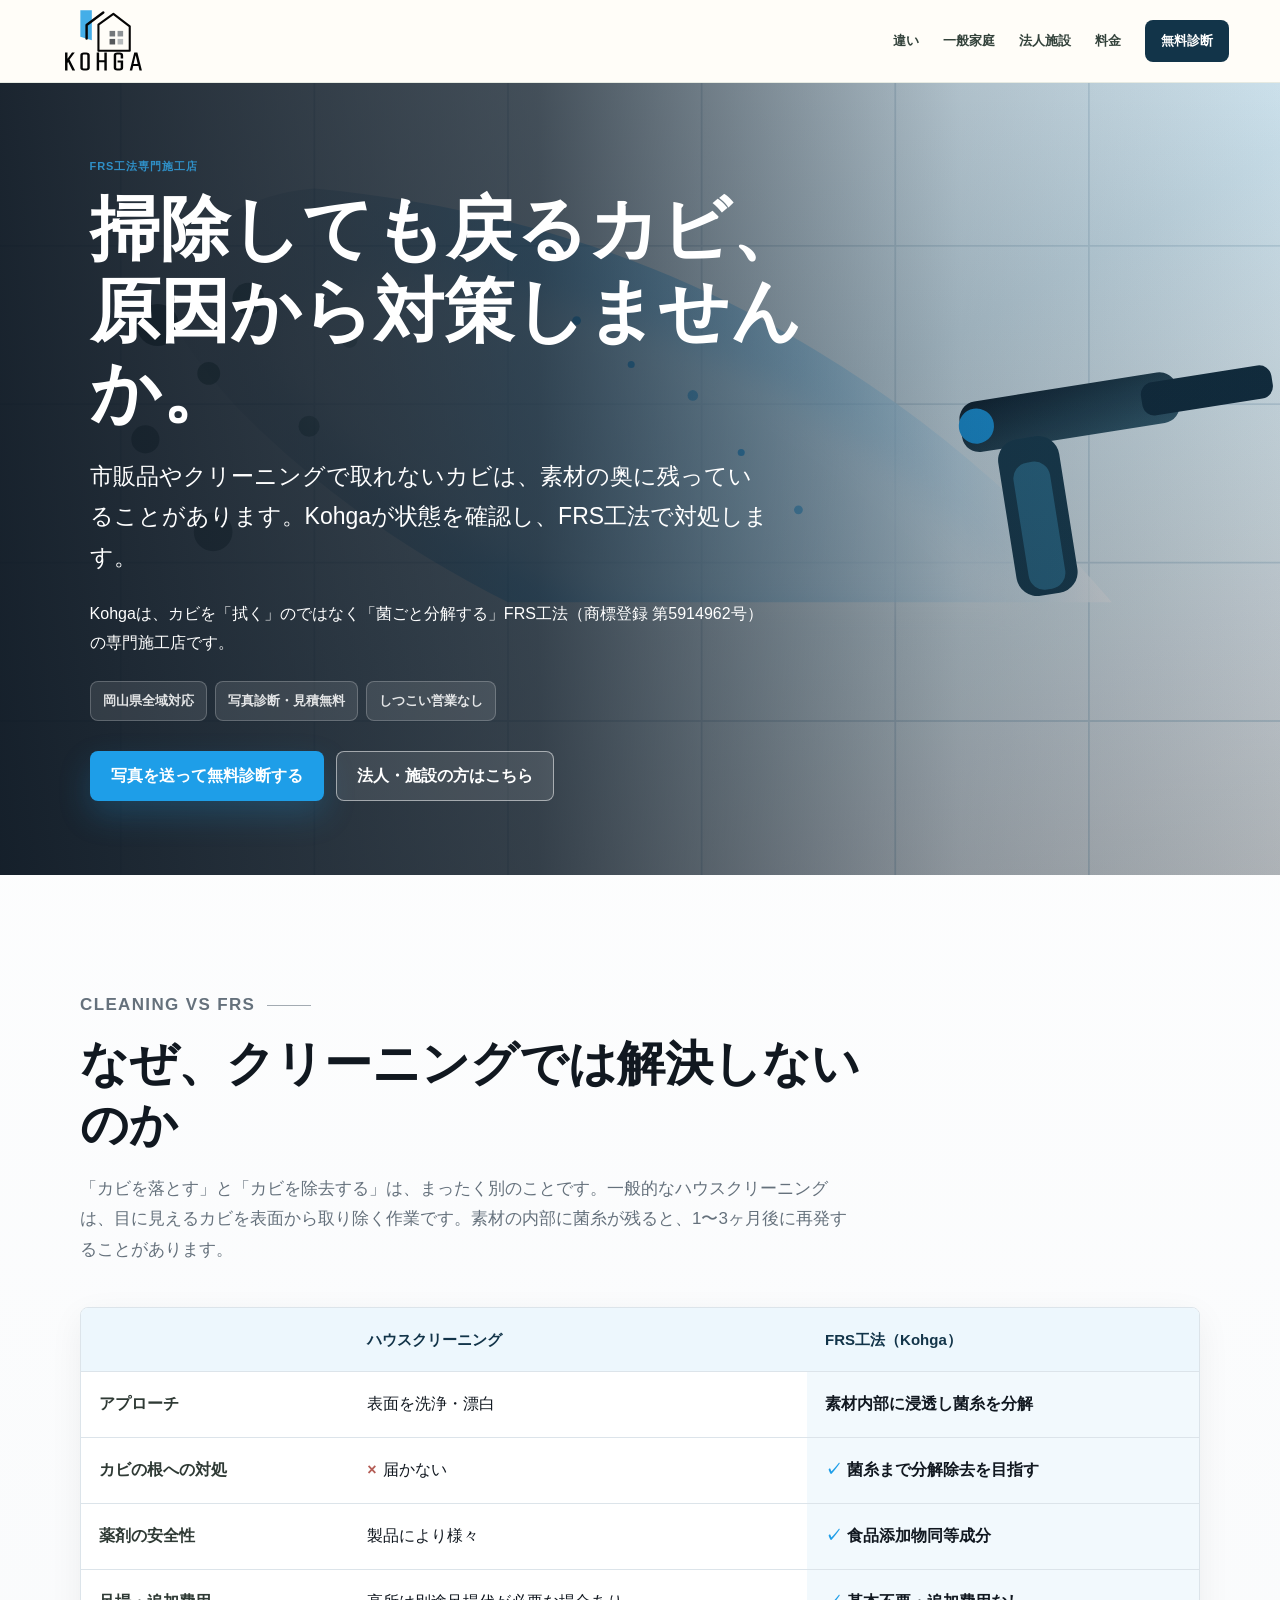
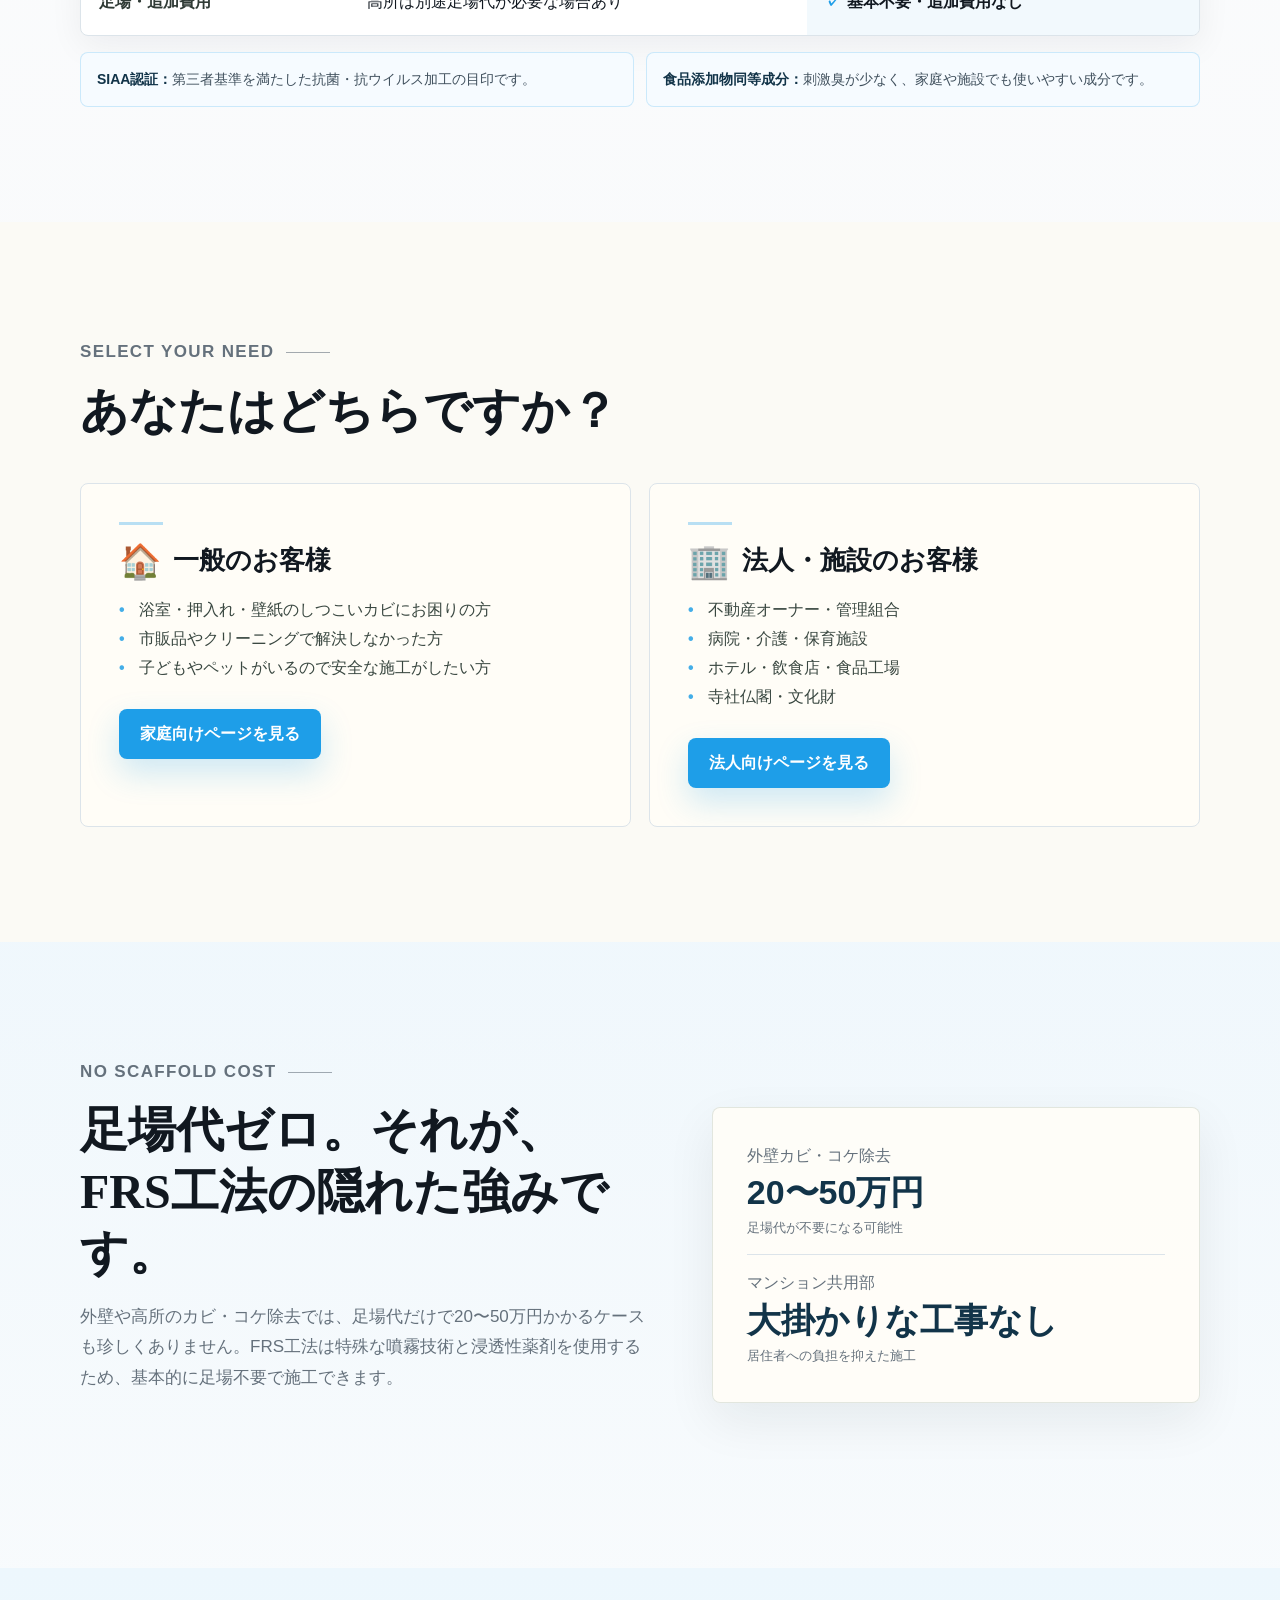
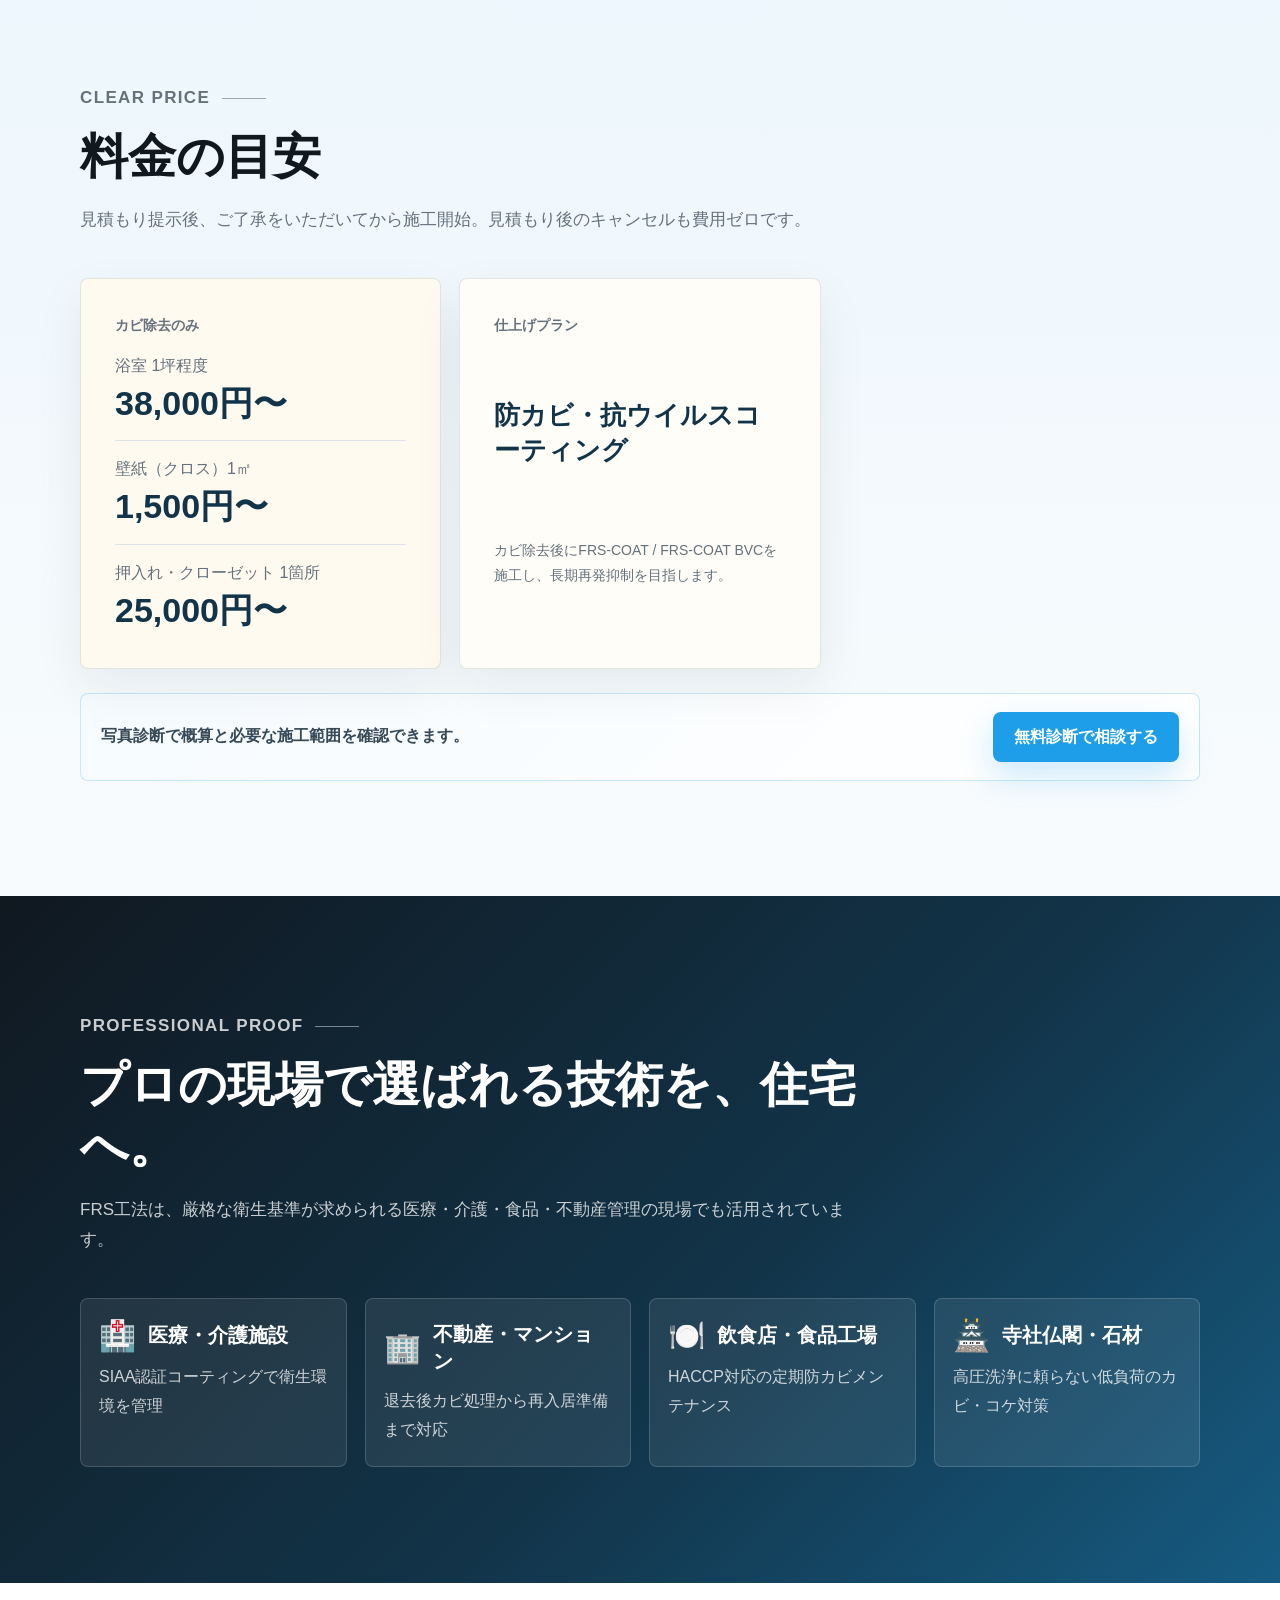
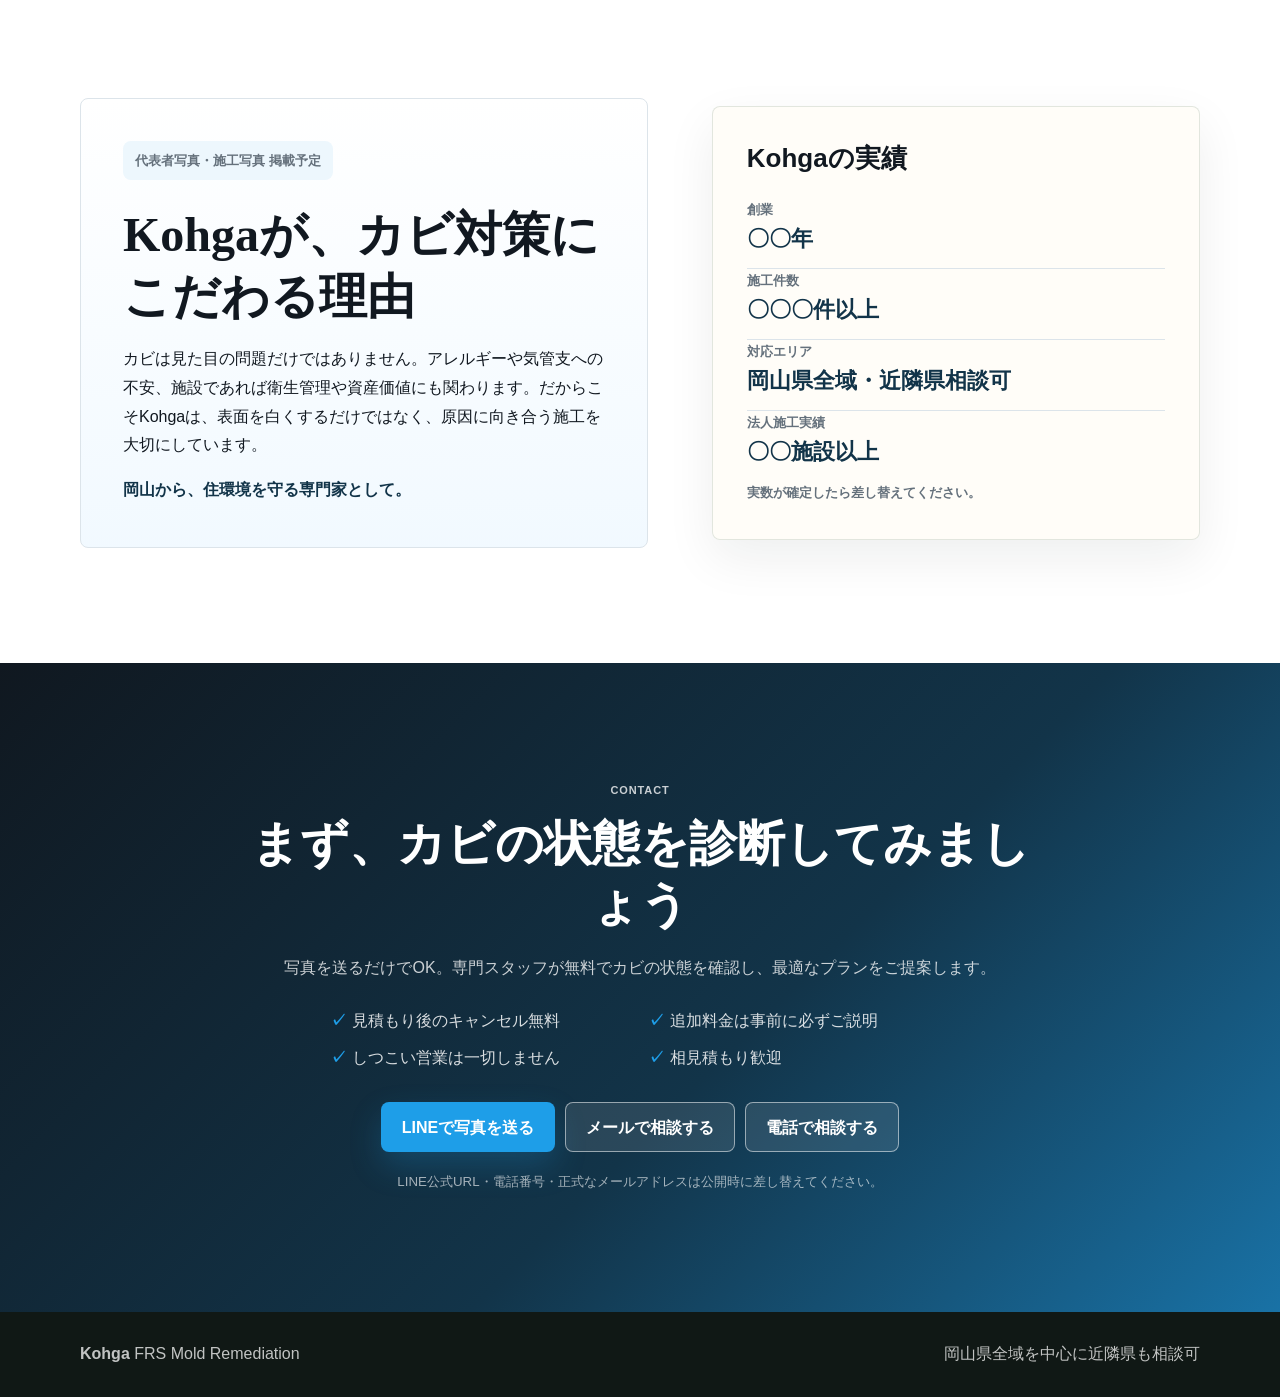
==== commit 16ec26bd: "Add files via upload" ====
--- a/frs/index.html
+++ b/frs/index.html
@@ -1,514 +1,270 @@
 <!doctype html>
 <html lang="ja">
-<head>
-  <meta charset="utf-8">
-  <meta name="viewport" content="width=device-width, initial-scale=1">
-  <title>FRS工法 | 戸建ての外壁・浴室・室内カビ専門洗浄</title>
-  <meta name="description" content="戸建ての外壁・浴室・室内のカビ汚れを、現場調査から特殊洗浄施工まで一貫対応。素材を傷めにくいFRS工法で、住まいの清潔感を取り戻します。">
-  <link rel="preconnect" href="https://fonts.googleapis.com">
-  <link rel="preconnect" href="https://fonts.gstatic.com" crossorigin>
-  <link href="https://fonts.googleapis.com/css2?family=Noto+Sans+JP:wght@400;500;700;900&family=Montserrat:wght@700;900&display=swap" rel="stylesheet">
-  <link rel="stylesheet" href="styles.css">
-</head>
-<body>
-  <header class="site-header" aria-label="サイトヘッダー">
-    <a class="brand" href="#top" aria-label="FRS工法 トップへ">
-      <span class="brand-mark">FRS</span>
-      <span class="brand-text">住まいのカビ専門洗浄</span>
-    </a>
-    <nav class="nav" aria-label="主要ナビゲーション">
-      <a href="#proof">実績</a>
-      <a href="#method">特徴</a>
-      <a href="#price">料金目安</a>
-      <a href="#reviews">口コミ</a>
-      <a href="#flow">流れ</a>
-      <a class="nav-cta" href="#contact">無料で相談する</a>
-    </nav>
-    <a class="header-tel" href="tel:0860000000">
-      <span>受付 9:00〜18:00（土日祝可）</span>
-      086-000-0000
-    </a>
-  </header>
-
-  <main id="top">
-    <section class="hero" aria-labelledby="hero-title">
-      <div class="hero-media" aria-hidden="true"></div>
-      <div class="hero-overlay"></div>
-      <div class="hero-inner">
-        <p class="eyebrow">岡山県全域対応 ／ 外壁・浴室・室内のカビ専門洗浄</p>
-        <h1 id="hero-title">
-          <span>そのカビ汚れ、</span>
-          <em>塗り替えの前に</em>
-          <span>落とせるかもしれません。</span>
-        </h1>
-        <p class="hero-copy">FRS工法は、住まいのカビ汚れを調査し、素材に配慮しながら特殊洗浄剤で分解・除去する専門施工です。まずは写真を送るだけでご相談いただけます。</p>
-        <div class="hero-actions">
-          <a class="button primary" href="#contact">写真を送って相談する</a>
-          <a class="button line" href="#contact">LINEで相談する</a>
-          <a class="button secondary" href="#proof">施工例を見る</a>
-        </div>
-        <dl class="hero-stats" aria-label="FRS工法の特徴">
-          <div>
-            <dt>850<sup>+</sup></dt>
-            <dd><strong>岡山・周辺累計施工</strong><span>写真相談から現場対応まで</span></dd>
-          </div>
-          <div>
-            <dt>97<sup>%</sup></dt>
-            <dd><strong>お客様満足度</strong><span>分かりやすい説明を重視</span></dd>
-          </div>
-          <div>
-            <dt>15<sup>年</sup></dt>
-            <dd><strong>カビ専門施工実績</strong><span>調査・確認・除去を一貫対応</span></dd>
-          </div>
-        </dl>
+  <head>
+    <meta charset="utf-8">
+    <meta name="viewport" content="width=device-width, initial-scale=1">
+    <title>Kohga | FRS工法カビ除去サービス</title>
+    <meta name="description" content="Kohgaは、カビを拭くのではなく菌ごと分解するFRS工法の専門施工店です。一般住宅、法人施設、文化財、医療施設まで対応します。">
+    <link rel="icon" href="assets/kohga-logo.svg" type="image/svg+xml">
+    <link rel="stylesheet" href="styles.css">
+  </head>
+  <body>
+    <header class="site-header">
+      <a class="brand" href="index.html#top" aria-label="Kohga トップへ">
+        <img src="assets/kohga-logo.svg" alt="Kohga" class="brand-logo">
+      </a>
+      <nav class="site-nav" aria-label="主要ナビゲーション">
+        <a href="index.html#difference">違い</a>
+        <a href="home.html">一般家庭</a>
+        <a href="business.html">法人施設</a>
+        <a href="index.html#price">料金</a>
+        <a href="index.html#contact" class="nav-cta">無料診断</a>
+      </nav>
+      <div class="mobile-header-actions">
+        <a href="index.html#contact" class="mobile-quick-cta">無料診断</a>
+        <details class="mobile-menu">
+          <summary aria-label="メニューを開く"><span></span><span></span><span></span></summary>
+          <nav aria-label="スマホメニュー">
+            <a href="index.html#difference">違い</a>
+            <a href="home.html">一般家庭</a>
+            <a href="business.html">法人施設</a>
+            <a href="index.html#price">料金</a>
+            <a href="index.html#contact">相談する</a>
+          </nav>
+        </details>
       </div>
-    </section>
-
-    <aside class="proof-bar" aria-label="安心材料">
-      <div class="proof-bar-inner">
-        <p class="proof-item">現地調査・お見積り無料</p>
-        <p class="proof-item">写真だけで一次判定</p>
-        <p class="proof-item">対応エリア：岡山県全域・倉敷市・総社市ほか</p>
-        <p class="proof-item">土日祝も対応可</p>
+    </header>
+
+    <main id="top">
+      <section class="hero" aria-labelledby="hero-title">
+        <img src="assets/kohga-hero-clean.svg" alt="浴室や壁面のカビをFRS工法で清潔に整えるイメージ" class="hero-image">
+        <div class="hero-overlay"></div>
+        <div class="hero-content">
+          <p class="eyebrow">FRS工法専門施工店</p>
+          <h1 id="hero-title"><span class="desktop-copy">掃除しても戻るカビ、原因から対策しませんか。</span><span class="mobile-copy">掃除しても戻るカビ、<br>原因から対策。</span></h1>
+          <p class="hero-lead"><span class="desktop-copy">市販品やクリーニングで取れないカビは、素材の奥に残っていることがあります。Kohgaが状態を確認し、FRS工法で対処します。</span><span class="mobile-copy">浴室・壁紙・押入れのカビを、写真で無料診断します。</span></p>
+          <p class="hero-detail">Kohgaは、カビを「拭く」のではなく「菌ごと分解する」FRS工法（商標登録 第5914962号）の専門施工店です。</p>
+          <ul class="hero-trust" aria-label="相談前の安心材料">
+            <li>岡山県全域対応</li>
+            <li>写真診断・見積無料</li>
+            <li>しつこい営業なし</li>
+          </ul>
+          <div class="hero-actions" aria-label="お問い合わせ導線">
+            <a class="button primary" href="#contact">写真を送って無料診断する</a>
+            <a class="button secondary" href="business.html">法人・施設の方はこちら</a>
+          </div>
+        </div>
+      </section>
+
+      <section class="section" id="difference">
+        <div class="container">
+          <div class="section-heading">
+            <p class="eyebrow">Cleaning vs FRS</p>
+            <h2>なぜ、クリーニングでは解決しないのか</h2>
+            <p>「カビを落とす」と「カビを除去する」は、まったく別のことです。一般的なハウスクリーニングは、目に見えるカビを表面から取り除く作業です。素材の内部に菌糸が残ると、1〜3ヶ月後に再発することがあります。</p>
+          </div>
+
+          <div class="comparison-wrap" aria-label="ハウスクリーニングとFRS工法の比較表">
+            <table class="comparison-table">
+              <thead>
+                <tr>
+                  <th scope="col"></th>
+                  <th scope="col">ハウスクリーニング</th>
+                  <th scope="col">FRS工法（Kohga）</th>
+                </tr>
+              </thead>
+              <tbody>
+                <tr>
+                  <th scope="row">アプローチ</th>
+                  <td>表面を洗浄・漂白</td>
+                  <td>素材内部に浸透し菌糸を分解</td>
+                </tr>
+                <tr>
+                  <th scope="row">カビの根への対処</th>
+                  <td><span class="bad">届かない</span></td>
+                  <td><span class="good">菌糸まで分解除去を目指す</span></td>
+                </tr>
+                <tr>
+                  <th scope="row">薬剤の安全性</th>
+                  <td>製品により様々</td>
+                  <td><span class="good">食品添加物同等成分</span></td>
+                </tr>
+                <tr>
+                  <th scope="row">足場・追加費用</th>
+                  <td>高所は別途足場代が必要な場合あり</td>
+                  <td><span class="good">基本不要・追加費用なし</span></td>
+                </tr>
+              </tbody>
+            </table>
+          </div>
+
+          <div class="term-notes" aria-label="専門用語の補足">
+            <p><strong>SIAA認証：</strong>第三者基準を満たした抗菌・抗ウイルス加工の目印です。</p>
+            <p><strong>食品添加物同等成分：</strong>刺激臭が少なく、家庭や施設でも使いやすい成分です。</p>
+          </div>
+        </div>
+      </section>
+
+      <section class="section split-target" aria-labelledby="target-title">
+        <div class="container">
+          <div class="section-heading">
+            <p class="eyebrow">Select Your Need</p>
+            <h2 id="target-title">あなたはどちらですか？</h2>
+          </div>
+          <div class="target-grid">
+            <article class="target-card">
+              <div class="target-title">
+                <span class="target-icon" aria-hidden="true">🏠</span>
+                <h3>一般のお客様</h3>
+              </div>
+              <ul>
+                <li>浴室・押入れ・壁紙のしつこいカビにお困りの方</li>
+                <li>市販品やクリーニングで解決しなかった方</li>
+                <li>子どもやペットがいるので安全な施工がしたい方</li>
+              </ul>
+              <a class="button primary" href="home.html">家庭向けページを見る</a>
+            </article>
+            <article class="target-card">
+              <div class="target-title">
+                <span class="target-icon" aria-hidden="true">🏢</span>
+                <h3>法人・施設のお客様</h3>
+              </div>
+              <ul>
+                <li>不動産オーナー・管理組合</li>
+                <li>病院・介護・保育施設</li>
+                <li>ホテル・飲食店・食品工場</li>
+                <li>寺社仏閣・文化財</li>
+              </ul>
+              <a class="button primary" href="business.html">法人向けページを見る</a>
+            </article>
+          </div>
+        </div>
+      </section>
+
+      <section class="section scaffold-section">
+        <div class="container two-column">
+          <div class="section-heading align-left">
+            <p class="eyebrow">No Scaffold Cost</p>
+            <h2>足場代ゼロ。それが、FRS工法の隠れた強みです。</h2>
+            <p>外壁や高所のカビ・コケ除去では、足場代だけで20〜50万円かかるケースも珍しくありません。FRS工法は特殊な噴霧技術と浸透性薬剤を使用するため、基本的に足場不要で施工できます。</p>
+          </div>
+          <div class="cost-panel" aria-label="足場代削減の例">
+            <div>
+              <span>外壁カビ・コケ除去</span>
+              <strong>20〜50万円</strong>
+              <small>足場代が不要になる可能性</small>
+            </div>
+            <div>
+              <span>マンション共用部</span>
+              <strong>大掛かりな工事なし</strong>
+              <small>居住者への負担を抑えた施工</small>
+            </div>
+          </div>
+        </div>
+      </section>
+
+      <section class="section price-section" id="price">
+        <div class="container">
+          <div class="section-heading">
+            <p class="eyebrow">Clear Price</p>
+            <h2>料金の目安</h2>
+            <p>見積もり提示後、ご了承をいただいてから施工開始。見積もり後のキャンセルも費用ゼロです。</p>
+          </div>
+          <div class="price-plan-grid">
+            <article class="price-list">
+              <p class="plan-label">カビ除去のみ</p>
+              <div><span>浴室 1坪程度</span><strong>38,000円〜</strong></div>
+              <div><span>壁紙（クロス）1㎡</span><strong>1,500円〜</strong></div>
+              <div><span>押入れ・クローゼット 1箇所</span><strong>25,000円〜</strong></div>
+            </article>
+            <article class="price-list">
+              <p class="plan-label">仕上げプラン</p>
+              <h3>防カビ・抗ウイルスコーティング</h3>
+              <p>カビ除去後にFRS-COAT / FRS-COAT BVCを施工し、長期再発抑制を目指します。</p>
+            </article>
+          </div>
+          <div class="section-cta">
+            <p>写真診断で概算と必要な施工範囲を確認できます。</p>
+            <a class="button primary" href="#contact">無料診断で相談する</a>
+          </div>
+        </div>
+      </section>
+
+      <section class="section proof-section" id="proof">
+        <div class="container">
+          <div class="section-heading">
+            <p class="eyebrow">Professional Proof</p>
+            <h2>プロの現場で選ばれる技術を、住宅へ。</h2>
+            <p>FRS工法は、厳格な衛生基準が求められる医療・介護・食品・不動産管理の現場でも活用されています。</p>
+          </div>
+          <div class="proof-grid">
+            <article>
+              <div class="icon-title"><span aria-hidden="true">🏥</span><h3>医療・介護施設</h3></div>
+              <p>SIAA認証コーティングで衛生環境を管理</p>
+            </article>
+            <article>
+              <div class="icon-title"><span aria-hidden="true">🏢</span><h3>不動産・マンション</h3></div>
+              <p>退去後カビ処理から再入居準備まで対応</p>
+            </article>
+            <article>
+              <div class="icon-title"><span aria-hidden="true">🍽️</span><h3>飲食店・食品工場</h3></div>
+              <p>HACCP対応の定期防カビメンテナンス</p>
+            </article>
+            <article>
+              <div class="icon-title"><span aria-hidden="true">🏯</span><h3>寺社仏閣・石材</h3></div>
+              <p>高圧洗浄に頼らない低負荷のカビ・コケ対策</p>
+            </article>
+          </div>
+        </div>
+      </section>
+
+      <section class="section representative-section">
+        <div class="container two-column">
+          <div class="message-block">
+            <span class="placeholder">代表者写真・施工写真 掲載予定</span>
+            <h2>Kohgaが、カビ対策にこだわる理由</h2>
+            <p>カビは見た目の問題だけではありません。アレルギーや気管支への不安、施設であれば衛生管理や資産価値にも関わります。だからこそKohgaは、表面を白くするだけではなく、原因に向き合う施工を大切にしています。</p>
+            <p class="signature">岡山から、住環境を守る専門家として。</p>
+          </div>
+          <aside class="stats-block" aria-label="Kohgaの実績">
+            <h3>Kohgaの実績</h3>
+            <dl>
+              <div><dt>創業</dt><dd>〇〇年</dd></div>
+              <div><dt>施工件数</dt><dd>〇〇〇件以上</dd></div>
+              <div><dt>対応エリア</dt><dd>岡山県全域・近隣県相談可</dd></div>
+              <div><dt>法人施工実績</dt><dd>〇〇施設以上</dd></div>
+            </dl>
+            <small>実数が確定したら差し替えてください。</small>
+          </aside>
+        </div>
+      </section>
+
+      <section class="final-cta" id="contact">
+        <div class="container">
+          <p class="eyebrow">Contact</p>
+          <h2>まず、カビの状態を診断してみましょう</h2>
+          <p>写真を送るだけでOK。専門スタッフが無料でカビの状態を確認し、最適なプランをご提案します。</p>
+          <ul class="cta-checks">
+            <li>見積もり後のキャンセル無料</li>
+            <li>追加料金は事前に必ずご説明</li>
+            <li>しつこい営業は一切しません</li>
+            <li>相見積もり歓迎</li>
+          </ul>
+          <div class="hero-actions contact-actions">
+            <a class="button primary" href="https://lin.ee/XXXXXXXX">LINEで写真を送る</a>
+            <a class="button secondary" href="mailto:info@example.com?subject=Kohga%20FRS%E5%B7%A5%E6%B3%95%E3%81%AE%E7%84%A1%E6%96%99%E8%A8%BA%E6%96%AD%E7%9B%B8%E8%AB%87">メールで相談する</a>
+            <a class="button secondary" href="tel:0000000000">電話で相談する</a>
+          </div>
+          <small>LINE公式URL・電話番号・正式なメールアドレスは公開時に差し替えてください。</small>
+        </div>
+      </section>
+    </main>
+
+    <footer class="site-footer">
+      <div class="container footer-inner">
+        <p><strong>Kohga</strong> FRS Mold Remediation</p>
+        <p>岡山県全域を中心に近隣県も相談可</p>
       </div>
-    </aside>
-
-    <section class="frs-definition section" aria-labelledby="definition-title">
-      <div class="container definition-wrap">
-        <div class="definition-main">
-          <p class="section-kicker">FRS工法とは</p>
-          <h2 id="definition-title">ただ強く洗うのではなく、原因を見てから落とすカビ対策です。</h2>
-          <p>FRS = Fungus Research Sanitation。カビを研究し、衛生的な住環境を整えることを目的とした工法です。「とりあえず洗う」ではなく、調査・確認・除去の順に進めるため、納得してから施工を判断できます。</p>
-        </div>
-        <div class="principle-grid" aria-label="FRS工法の4ステップ">
-          <article>
-            <span>Explain</span>
-            <strong>説明</strong>
-            <p>カビの性質と現場リスクを丁寧に整理</p>
-          </article>
-          <article>
-            <span>Inspect</span>
-            <strong>調査</strong>
-            <p>発生状況と根本原因を確認</p>
-          </article>
-          <article>
-            <span>Confirm</span>
-            <strong>確認</strong>
-            <p>見えないカビを検査で見える化</p>
-          </article>
-          <article>
-            <span>Exterminate</span>
-            <strong>除去</strong>
-            <p>特殊洗浄剤で根元から分解・除去</p>
-          </article>
-        </div>
-      </div>
-    </section>
-
-    <section class="problem section-band" aria-labelledby="problem-title">
-      <div class="container two-col">
-        <div>
-          <p class="section-kicker">こんな悩みはありませんか</p>
-          <h2 id="problem-title">見て見ぬふりをしていたカビ汚れが、毎日の小さなストレスになる。</h2>
-        </div>
-        <div class="problem-list">
-          <article>
-            <span class="dot"></span>
-            <span class="problem-icon" aria-hidden="true">
-              <svg viewBox="0 0 24 24"><path d="M4 11.5 12 5l8 6.5V20a1 1 0 0 1-1 1h-5v-6h-4v6H5a1 1 0 0 1-1-1z"/></svg>
-            </span>
-            <h3>外壁の黒ずみ・緑色汚れ</h3>
-            <p>北側や日陰に発生しやすく、帰宅するたびに家が古く見えてしまいます。近所と比べてしまって、なんとなく気になっている方も多いです。</p>
-          </article>
-          <article>
-            <span class="dot"></span>
-            <span class="problem-icon" aria-hidden="true">
-              <svg viewBox="0 0 24 24"><path d="M6 8a6 6 0 0 1 12 0"/><path d="M18 8H6v3h12z"/><path d="M8 15v.01M12 15v.01M16 15v.01M9 19v.01M15 19v.01"/></svg>
-            </span>
-            <h3>浴室や室内のカビ臭</h3>
-            <p>掃除してもすぐ戻る汚れやにおいは、家族の健康面でも気になる場所です。特に小さなお子様やご高齢の方がいるご家庭で多くご相談いただきます。</p>
-          </article>
-          <article>
-            <span class="dot"></span>
-            <span class="problem-icon" aria-hidden="true">
-              <svg viewBox="0 0 24 24"><path d="M12 3s6 6.4 6 11a6 6 0 0 1-12 0c0-4.6 6-11 6-11z"/></svg>
-            </span>
-            <h3>市販品・高圧洗浄で落ちない</h3>
-            <p>洗剤やブラシ、高圧洗浄で何度試しても戻ってくる汚れは、カビの種類に合った洗浄剤と工法が必要なサインです。</p>
-          </article>
-        </div>
-      </div>
-    </section>
-
-    <section class="section" id="proof" aria-labelledby="proof-title">
-      <div class="container">
-        <div class="section-heading">
-          <p class="section-kicker">Before / After</p>
-          <h2 id="proof-title">気になっていた場所がきれいになると、家に帰る気分が変わります。</h2>
-          <p>岡山県内の代表的な施工例です。まずはご自宅の状態に近い例をご覧ください。</p>
-        </div>
-
-        <div class="case-grid">
-          <article class="case-card large">
-            <img src="assets/lp/exterior_pair.jpg" alt="外壁のカビ汚れ洗浄前後の比較">
-            <div class="case-body">
-              <p class="tag">外壁</p>
-              <h3>塗り替え前に、洗浄で戻せる可能性を確認</h3>
-              <p>北側外壁に広がった黒ずみ・緑色汚れを1日で対応。大規模な工事を検討する前に、まず洗浄で改善できるか確かめてみてください。</p>
-              <p class="case-meta"><span>場所：</span>岡山市北区 ／ <span>施工期間：</span>1日 ／ <span>費用目安：</span>9万円〜</p>
-            </div>
-          </article>
-          <article class="case-card">
-            <div class="compare-photo bath-compare" role="img" aria-label="浴室天井まわりのカビ洗浄前後の左右比較">
-              <div class="compare-photo-pane before"><span>Before</span></div>
-              <div class="compare-photo-pane after"><span>After</span></div>
-            </div>
-            <div class="case-body">
-              <p class="tag">浴室</p>
-              <h3>毎日使う浴室を、気持ちよく使える場所へ</h3>
-              <p>天井・壁・換気口まわりのカビ汚れに一括対応。市販品で落ちなかった汚れも、根元から除去します。</p>
-              <p class="case-meta"><span>場所：</span>倉敷市 ／ <span>費用目安：</span>3万円〜</p>
-            </div>
-          </article>
-          <article class="case-card">
-            <img src="assets/lp/interior_wall_pair.jpg" alt="室内壁のカビ洗浄前後の比較">
-            <div class="case-body">
-              <p class="tag">室内</p>
-              <h3>室内の気になる壁カビにも対応</h3>
-              <p>湿気が原因の壁カビ・カビ臭を、原因確認と洗浄を組み合わせて解決。再発防止まで見据えたご提案をします。</p>
-              <p class="case-meta"><span>場所：</span>総社市 ／ <span>費用目安：</span>4万円〜</p>
-            </div>
-          </article>
-        </div>
-      </div>
-    </section>
-
-    <section class="method section-band" id="method" aria-labelledby="method-title">
-      <div class="container">
-        <div class="section-heading">
-          <p class="section-kicker">FRS工法の強み</p>
-          <h2 id="method-title">家族の暮らしに関わる場所だから、洗う前の見極めを大切にします。</h2>
-        </div>
-        <div class="feature-grid">
-          <article class="feature">
-            <img src="assets/lp/meter_exterior.jpg" alt="カビを含む汚れを測定している様子">
-            <div>
-              <span class="feature-number">01</span>
-              <h3>カビかどうかを確認してから判断</h3>
-              <p>ATPふき取り検査や真菌同定検査など、現場に応じた確認で汚れの原因を把握。テスト施工と合わせて、ご家庭でも判断しやすい材料をつくります。</p>
-            </div>
-          </article>
-          <article class="feature">
-            <img src="assets/lp/worker_exterior.jpg" alt="外壁に特殊洗浄施工をしている様子">
-            <div>
-              <span class="feature-number">02</span>
-              <h3>こすり落とすのではなく、浸透させて分解</h3>
-              <p>殺菌剤や漂白剤で表面だけをこする方法ではなく、特殊洗浄剤を材料内部に浸透させ、カビの核菌を分解・除去する考え方です。</p>
-            </div>
-          </article>
-          <article class="feature">
-            <img src="assets/lp/material_test.jpg" alt="洗浄前後の素材テスト比較">
-            <div>
-              <span class="feature-number">03</span>
-              <h3>きれいにした後の不安にも配慮</h3>
-              <p>吸水性のある素材には、施工後のカビ対策として浸透性吸水防止剤 FRS-COAT の提案も可能。きれいな状態を保つことまで見据えます。</p>
-            </div>
-          </article>
-        </div>
-      </div>
-    </section>
-
-    <section class="section compare" id="compare" aria-labelledby="compare-title">
-      <div class="container">
-        <div class="section-heading">
-          <p class="section-kicker">他の方法との違い</p>
-          <h2 id="compare-title">高圧洗浄・塗り替えと何が違うのか</h2>
-          <p>FRS工法だからこそできることを、正直に比較します。</p>
-        </div>
-        <p class="scroll-hint" aria-hidden="true">Scroll →</p>
-        <div class="table-wrap">
-          <table class="compare-table">
-            <thead>
-              <tr>
-                <th>比較項目</th>
-                <th>FRS工法（推奨）</th>
-                <th>高圧洗浄</th>
-                <th>外壁塗り替え</th>
-              </tr>
-            </thead>
-            <tbody>
-              <tr>
-                <td>カビを根元から除去</td>
-                <td class="highlight"><span class="check">✔</span> 内部から分解</td>
-                <td><span class="triangle">△</span> 表面のみ</td>
-                <td><span class="cross">✕</span> 塗料で覆うだけ</td>
-              </tr>
-              <tr>
-                <td>素材へのダメージ</td>
-                <td class="highlight"><span class="check">✔</span> 低い（テスト済）</td>
-                <td><span class="triangle">△</span> 高水圧で傷む場合も</td>
-                <td><span class="triangle">△</span> 下地次第</td>
-              </tr>
-              <tr>
-                <td>再発しにくさ</td>
-                <td class="highlight"><span class="check">✔</span> 防カビコートで持続</td>
-                <td><span class="cross">✕</span> 再発しやすい</td>
-                <td><span class="triangle">△</span> 塗料性能による</td>
-              </tr>
-              <tr>
-                <td>費用目安（外壁30㎡）</td>
-                <td class="highlight">9〜18万円</td>
-                <td>3〜8万円</td>
-                <td>30〜80万円</td>
-              </tr>
-              <tr>
-                <td>工期</td>
-                <td class="highlight">1〜2日</td>
-                <td>半日〜1日</td>
-                <td>3〜7日</td>
-              </tr>
-              <tr>
-                <td>施工前の検査</td>
-                <td class="highlight"><span class="check">✔</span> ATP検査・真菌同定</td>
-                <td><span class="cross">✕</span> なし</td>
-                <td><span class="cross">✕</span> なし</td>
-              </tr>
-            </tbody>
-          </table>
-        </div>
-      </div>
-    </section>
-
-    <section class="section-band price" id="price" aria-labelledby="price-title">
-      <div class="container">
-        <div class="section-heading">
-          <p class="section-kicker">料金目安</p>
-          <h2 id="price-title">「いくらかかるの？」に、まず正直にお答えします。</h2>
-          <p>施工範囲・汚れの状態によって変わります。現地調査後に正式お見積りをご案内します。</p>
-        </div>
-        <div class="price-grid">
-          <article class="price-card">
-            <p class="price-tag">外壁</p>
-            <h3>外壁カビ洗浄</h3>
-            <p class="price-range">9万円〜<sub>税別</sub></p>
-            <p class="price-note">30㎡までの目安。面積・汚れ度合いにより変動。足場不要の場合はさらにお得になる場合があります。</p>
-          </article>
-          <article class="price-card">
-            <p class="price-tag">浴室</p>
-            <h3>浴室・換気カビ洗浄</h3>
-            <p class="price-range">3万円〜<sub>税別</sub></p>
-            <p class="price-note">一般的な浴室1室の目安。天井・壁・床・換気口まわりをセットで対応可能。</p>
-          </article>
-          <article class="price-card">
-            <p class="price-tag">室内</p>
-            <h3>室内壁・床まわりカビ洗浄</h3>
-            <p class="price-range">4万円〜<sub>税別</sub></p>
-            <p class="price-note">気になる壁面1〜2面の目安。床下調査・湿気対策もあわせてご相談ください。</p>
-          </article>
-        </div>
-        <p class="price-disclaimer">※上記はすべて参考価格（税別）です。実際のお見積りは現地確認・検査後に無料でご案内します。「思ったより安かった」というお声も多くいただいています。</p>
-      </div>
-    </section>
-
-    <section class="section reviews" id="reviews" aria-labelledby="reviews-title">
-      <div class="container">
-        <div class="section-heading">
-          <p class="section-kicker">お客様の声</p>
-          <h2 id="reviews-title">岡山のお客様から、よろこびの声をいただいています。</h2>
-        </div>
-        <div class="testimonial-grid">
-          <article class="testimonial-card">
-            <p class="stars">★★★★★</p>
-            <p>外壁の黒ずみが何年も気になっていましたが、1日でここまできれいになるとは思いませんでした。塗り替えを検討していましたが、まずは洗浄で試して本当によかったです。</p>
-            <p class="testimonial-meta"><span>岡山市南区 K様</span>（50代・女性）／ 外壁カビ洗浄</p>
-          </article>
-          <article class="testimonial-card">
-            <p class="stars">★★★★★</p>
-            <p>浴室の天井カビが市販のカビ取りでは全く落ちず困っていました。FRS工法に依頼したところ、臭いも汚れもスッキリ。子どもたちも喜んでいます。</p>
-            <p class="testimonial-meta"><span>倉敷市 M様</span>（40代・男性）／ 浴室カビ洗浄</p>
-          </article>
-          <article class="testimonial-card">
-            <p class="stars">★★★★☆</p>
-            <p>まず写真を送るだけで概算を教えてもらえ、説明も丁寧で安心できました。室内の壁カビが気になっていましたが、予算内できれいになりました。</p>
-            <p class="testimonial-meta"><span>総社市 T様</span>（30代・女性）／ 室内壁カビ洗浄</p>
-          </article>
-        </div>
-        <div class="review-summary">
-          <p class="review-score">4.8<sub>/5.0</sub></p>
-          <p class="review-count"><strong>142件</strong>の口コミ平均</p>
-          <p>Googleマップでも高評価いただいています</p>
-          <a class="button secondary" href="#contact">クチコミを見て相談する</a>
-        </div>
-      </div>
-    </section>
-
-    <section class="audience section" aria-labelledby="audience-title">
-      <div class="container two-col">
-        <div>
-          <p class="section-kicker">ご相談が多い場所</p>
-          <h2 id="audience-title">外壁、浴室、室内。ご家庭で気になりやすいカビ汚れに。</h2>
-          <p>「掃除しても落ちない」「塗り替えるべきか分からない」そんな状態を、調査から施工まで一貫して相談できます。</p>
-        </div>
-        <div class="audience-panel">
-          <ul>
-            <li>北側の外壁が黒ずんで家全体が古く見える</li>
-            <li>浴室の天井や換気まわりのカビが気になる</li>
-            <li>室内の壁や床まわりにカビ臭さを感じる</li>
-            <li>外壁塗装の前に、洗浄で改善できるか知りたい</li>
-            <li>高圧洗浄や市販洗剤では落ちにくい</li>
-            <li>費用の目安だけでも先に知りたい</li>
-          </ul>
-        </div>
-      </div>
-    </section>
-
-    <section class="flow section-band" id="flow" aria-labelledby="flow-title">
-      <div class="container">
-        <div class="section-heading">
-          <p class="section-kicker">ご相談の流れ</p>
-          <h2 id="flow-title">まずは写真相談から。必要な場合だけ現場で確認します。</h2>
-        </div>
-        <ol class="flow-list">
-          <li>
-            <span>1</span>
-            <h3>写真で相談</h3>
-            <p>気になる場所の写真・築年数・状況をお知らせください。LINE・お電話・フォームいずれも可。無料です。</p>
-          </li>
-          <li>
-            <span>2</span>
-            <h3>現場調査・検査</h3>
-            <p>汚れの状態を確認し、必要に応じてATP検査・真菌同定・テスト施工を行います。</p>
-          </li>
-          <li>
-            <span>3</span>
-            <h3>分かりやすくご提案</h3>
-            <p>施工範囲・方法・注意点を専門用語を使わずお伝えします。費用目安もこの段階でご提示します。</p>
-          </li>
-          <li>
-            <span>4</span>
-            <h3>洗浄・除去</h3>
-            <p>特殊洗浄剤を使い、素材に配慮しながらカビ汚れへ対応します。施工後の防カビコートもご相談ください。</p>
-          </li>
-        </ol>
-      </div>
-    </section>
-
-    <section class="closing section" id="contact" aria-labelledby="contact-title">
-      <div class="container closing-inner">
-        <div class="closing-copy">
-          <p class="section-kicker">写真相談・現場調査のご案内</p>
-          <h2 id="contact-title">「これ、落ちるのかな？」と思ったら、まずご連絡ください。</h2>
-          <p>外壁・浴室・室内のカビ汚れについて、まずは写真やご自宅の状況をもとにご相談ください。</p>
-          <div class="contact-methods">
-            <div class="contact-box">
-              <h3>お電話</h3>
-              <a class="contact-tel" href="tel:0860000000">086-000-0000</a>
-              <p class="contact-hours">受付 9:00〜18:00（土日祝可）</p>
-            </div>
-            <div class="contact-box">
-              <h3>LINE相談</h3>
-              <a class="button line full" href="#contact">LINEで相談する</a>
-              <p class="contact-hours">24時間受付・無料</p>
-            </div>
-          </div>
-          <p class="area-note"><strong>対応エリア：</strong>岡山県全域（岡山市・倉敷市・総社市・津山市・玉野市・笠岡市・浅口市ほか）※エリア外の方もまずはご相談ください。</p>
-          <p class="contact-sub">一般社団法人 日本住環境カビ研究協会 認定施工店</p>
-        </div>
-        <form class="lead-form diagnosis-form" aria-label="写真相談フォーム">
-          <div class="diagnosis-head">
-            <span class="diagnosis-badge">AI写真相談デモ</span>
-            <h3>写真からカビの可能性と概算費用をチェック</h3>
-            <p>写真の色・暗部傾向をもとにした一次判定です。正式な判断と見積もりは現場確認後にご案内します。</p>
-          </div>
-
-          <label class="upload-box" for="moldPhoto">
-            <span class="upload-title">写真を選択</span>
-            <span class="upload-copy">外壁・浴室・室内の気になる部分が写った写真をアップロードしてください</span>
-            <input type="file" id="moldPhoto" name="photo" accept="image/*">
-          </label>
-
-          <div class="preview-panel" id="previewPanel" hidden>
-            <img id="photoPreview" alt="アップロードした写真のプレビュー">
-          </div>
-
-          <label>
-            <span>お名前</span>
-            <input type="text" name="name" autocomplete="name" placeholder="例：山田 太郎">
-          </label>
-          <label>
-            <span>ご住所エリア</span>
-            <input type="text" name="company" placeholder="例：岡山市 / 倉敷市 / 総社市">
-          </label>
-          <label>
-            <span>気になる場所</span>
-            <select name="place">
-              <option>外壁</option>
-              <option>浴室</option>
-              <option>室内</option>
-              <option>その他</option>
-            </select>
-          </label>
-          <label>
-            <span>気になる範囲</span>
-            <select name="area">
-              <option value="small">1㎡未満・一部だけ</option>
-              <option value="medium">1〜5㎡ほど</option>
-              <option value="large">5〜15㎡ほど</option>
-              <option value="xlarge">15㎡以上・広範囲</option>
-            </select>
-          </label>
-          <label>
-            <span>ご相談内容</span>
-            <textarea name="message" rows="5" placeholder="汚れの場所、築年数、掃除しても落ちない状況など"></textarea>
-          </label>
-          <button type="button" class="button primary full" id="demoSubmit">写真を判定して概算を見る</button>
-
-          <section class="diagnosis-result" id="diagnosisResult" aria-live="polite" hidden>
-            <p class="result-label">一次判定</p>
-            <h3 id="resultTitle">写真を解析しました</h3>
-            <p id="resultText"></p>
-            <div class="score-meter" aria-label="カビ可能性スコア">
-              <span id="scoreBar"></span>
-            </div>
-            <dl class="estimate-grid">
-              <div>
-                <dt>カビ可能性</dt>
-                <dd id="moldScore">-</dd>
-              </div>
-              <div>
-                <dt>概算費用</dt>
-                <dd id="estimatePrice">-</dd>
-              </div>
-            </dl>
-            <p class="result-note">写真だけでは断定できません。正式なお見積もりは、現場確認・必要な検査後にご案内します。</p>
-            <div class="result-cta">
-              <a class="button primary full" href="tel:0860000000">今すぐ電話で相談する</a>
-              <a class="button line full" href="#contact">LINEで正式相談する</a>
-            </div>
-          </section>
-
-          <p class="form-note">公開時に送信先や本格AI診断APIを接続できます。現在はLP上で動く一次判定デモです。</p>
-        </form>
-      </div>
-    </section>
-  </main>
-
-  <div class="sticky-cta" aria-label="固定お問い合わせ導線">
-    <a class="sticky-tel" href="tel:0860000000"><span>電話相談</span>086-000-0000</a>
-    <a class="sticky-line" href="#contact">LINE相談</a>
-    <a class="sticky-photo" href="#contact">写真で相談</a>
-  </div>
-
-  <footer>
-    <div class="container">
-      <p><strong>FRS工法 岡山</strong></p>
-      <p>〒700-0000 岡山県岡山市北区○○町0-00</p>
-      <p>電話: 086-000-0000 ／ 受付: 9:00〜18:00（土日祝可）</p>
-      <p>一般社団法人 日本住環境カビ研究協会 認定施工店</p>
-      <p>© 2025 FRS工法 岡山. All rights reserved.</p>
-    </div>
-  </footer>
-
-  <script src="script.js"></script>
-</body>
+    </footer>
+  </body>
 </html>
--- a/frs/styles.css
+++ b/frs/styles.css
@@ -1,19 +1,18 @@
 :root {
-  --primary: #0B5C3A;
-  --primary-m: #17875A;
-  --primary-l: #E8F5EE;
-  --accent: #D4870A;
-  --accent-l: #FEF3DC;
-  --dark: #0F1C2E;
-  --mid: #3D5166;
-  --light: #F7F8FA;
-  --border: #DDE2E8;
-  --white: #FFFFFF;
-  --ink: var(--dark);
-  --muted: var(--mid);
-  --radius: 8px;
-  --shadow-soft: 0 18px 50px rgba(15, 28, 46, 0.08);
-  --shadow-strong: 0 28px 70px rgba(15, 28, 46, 0.18);
+  --ink: #111820;
+  --muted: #65717c;
+  --line: #dce4ea;
+  --paper: #f6f8fa;
+  --white: #ffffff;
+  --mist: #edf7fd;
+  --green: #1e9ee8;
+  --green-dark: #123449;
+  --aqua: #44aee8;
+  --amber: #2f8fc6;
+  --clay: #b8dff3;
+  --surface: #ffffff;
+  --rose: #b45d56;
+  --shadow: 0 24px 70px rgba(17, 24, 32, 0.1);
 }
 
 * {
@@ -26,10 +25,12 @@
 
 body {
   margin: 0;
-  background: var(--white);
+  background:
+    linear-gradient(180deg, #ffffff 0%, var(--paper) 46%, #edf7fd 100%);
   color: var(--ink);
-  font-family: "Noto Sans JP", "Hiragino Sans", "Yu Gothic", "YuGothic", system-ui, sans-serif;
-  line-height: 1.85;
+  font-family: -apple-system, BlinkMacSystemFont, "Hiragino Kaku Gothic ProN", "Yu Gothic", "YuGothic", "Noto Sans JP", sans-serif;
+  font-size: 16px;
+  line-height: 1.8;
 }
 
 img {
@@ -42,1468 +43,1297 @@
   text-decoration: none;
 }
 
-p,
-h1,
-h2,
-h3 {
-  margin: 0;
-}
-
 .site-header {
-  position: fixed;
-  z-index: 30;
+  position: sticky;
   top: 0;
-  left: 0;
-  right: 0;
+  z-index: 20;
   display: flex;
   align-items: center;
   justify-content: space-between;
-  gap: 22px;
-  height: 72px;
-  padding: 0 clamp(20px, 4vw, 56px);
-  background: rgba(15, 28, 46, 0.94);
-  border-bottom: 1px solid rgba(255, 255, 255, 0.08);
-  backdrop-filter: blur(16px);
+  gap: 24px;
+  padding: 10px clamp(18px, 4vw, 56px);
+  border-bottom: 1px solid rgba(223, 228, 220, 0.78);
+  background: rgba(255, 253, 248, 0.9);
+  backdrop-filter: blur(18px);
 }
 
 .brand {
   display: inline-flex;
   align-items: center;
-  gap: 12px;
-  min-width: max-content;
-  font-weight: 900;
-}
-
-.brand-mark {
-  display: inline-flex;
-  align-items: center;
-  min-height: 32px;
-  padding: 3px 10px;
-  border-radius: 4px;
-  background: var(--primary-m);
-  color: #fff;
-  font-family: "Montserrat", sans-serif;
-  font-size: 21px;
-  font-weight: 900;
-  line-height: 1;
-}
-
-.brand-text {
-  color: rgba(255, 255, 255, 0.9);
-  font-size: 13px;
-}
-
-.nav {
+  flex: 0 0 auto;
+  width: 106px;
+}
+
+.brand-logo {
+  width: 106px;
+  height: 62px;
+  object-fit: contain;
+}
+
+.site-nav {
   display: flex;
   align-items: center;
-  gap: clamp(14px, 2vw, 24px);
-  color: rgba(255, 255, 255, 0.68);
+  justify-content: flex-end;
+  gap: clamp(10px, 2vw, 24px);
+  color: #33423b;
   font-size: 13px;
-  font-weight: 700;
-}
-
-.nav a {
-  transition: color 0.2s ease, background 0.2s ease;
-}
-
-.nav a:hover {
-  color: #fff;
-}
-
-.nav-cta {
-  padding: 9px 18px;
-  border-radius: 6px;
-  background: var(--primary-m);
-  color: #fff !important;
-}
-
-.header-tel {
-  display: grid;
-  gap: 2px;
-  color: #fff;
-  font-family: "Montserrat", sans-serif;
-  font-size: 19px;
-  font-weight: 900;
-  line-height: 1.05;
-  text-align: right;
+  font-weight: 760;
   white-space: nowrap;
 }
 
-.header-tel span {
-  color: rgba(255, 255, 255, 0.48);
-  font-family: "Noto Sans JP", sans-serif;
-  font-size: 10px;
-  font-weight: 500;
+.site-nav a {
+  padding: 8px 0;
+}
+
+.site-nav .nav-cta {
+  padding: 9px 16px;
+  border-radius: 8px;
+  background: var(--green-dark);
+  color: var(--white);
+}
+
+.mobile-header-actions {
+  display: none;
 }
 
 .hero {
   position: relative;
-  min-height: 760px;
+  min-height: clamp(620px, 88vh, 800px);
   overflow: hidden;
-  padding: 138px clamp(20px, 6vw, 80px) 72px;
-  background:
-    radial-gradient(ellipse at 72% 42%, rgba(23, 135, 90, 0.18) 0%, transparent 56%),
-    linear-gradient(145deg, #071812 0%, #0B2A1A 44%, #0F1C2E 100%);
-  color: #fff;
-}
-
-.hero::after {
-  content: "";
-  position: absolute;
-  right: -10%;
-  bottom: -18%;
-  width: 46%;
-  aspect-ratio: 1;
-  border-radius: 50%;
-  background: rgba(212, 135, 10, 0.08);
-}
-
-.hero-media {
-  position: absolute;
-  top: 124px;
-  right: clamp(20px, 6vw, 80px);
-  bottom: 78px;
-  width: min(42vw, 520px);
-  border-radius: 8px;
-  background-image: url("assets/lp/exterior_pair.jpg");
-  background-size: cover;
-  background-position: center;
-  box-shadow: var(--shadow-strong);
-}
-
-.hero-media::after {
-  content: "Before / After";
-  position: absolute;
-  left: 22px;
-  bottom: 22px;
-  padding: 7px 13px;
-  border-radius: 999px;
-  background: rgba(15, 28, 46, 0.86);
-  color: #fff;
-  font-family: "Montserrat", sans-serif;
-  font-size: 12px;
-  font-weight: 900;
-}
-
+  display: grid;
+  align-items: center;
+}
+
+.hero-image,
 .hero-overlay {
   position: absolute;
   inset: 0;
-  background: linear-gradient(90deg, rgba(7, 24, 18, 0.92) 0%, rgba(7, 24, 18, 0.78) 43%, rgba(7, 24, 18, 0.08) 100%);
-  pointer-events: none;
-}
-
-.hero-inner {
+  width: 100%;
+  height: 100%;
+}
+
+.hero-image {
+  object-fit: cover;
+}
+
+.hero-overlay {
+  background:
+    linear-gradient(90deg, rgba(10, 20, 31, 0.92) 0%, rgba(10, 20, 31, 0.72) 42%, rgba(10, 20, 31, 0.18) 75%, rgba(10, 20, 31, 0.02) 100%),
+    linear-gradient(0deg, rgba(10, 20, 31, 0.28), rgba(10, 20, 31, 0));
+}
+
+.hero-content {
   position: relative;
-  z-index: 1;
-  width: min(650px, 100%);
-}
-
-.eyebrow,
-.section-kicker {
-  display: inline-flex;
-  width: fit-content;
-  margin: 0 0 18px;
-  padding: 4px 0;
-  border-bottom: 2px solid currentColor;
-  color: var(--primary-m);
-  font-family: "Montserrat", "Noto Sans JP", sans-serif;
+  z-index: 2;
+  width: min(760px, calc(100% - 36px));
+  margin-left: clamp(18px, 7vw, 96px);
+  color: var(--white);
+}
+
+.eyebrow {
+  margin: 0 0 12px;
+  color: var(--amber);
   font-size: 11px;
-  font-weight: 900;
-  letter-spacing: 0.14em;
+  font-weight: 850;
+  letter-spacing: 0.08em;
   text-transform: uppercase;
 }
 
-.hero .eyebrow {
-  color: #4DEBA0;
-}
-
-.hero h1 {
-  display: grid;
-  gap: 2px;
-  max-width: 640px;
-  font-size: clamp(34px, 4.6vw, 58px);
-  font-weight: 900;
-  letter-spacing: -0.02em;
-  line-height: 1.22;
-}
-
-.hero h1 em {
-  color: #4DEBA0;
-  font-style: normal;
-}
-
-.hero-copy {
-  max-width: 570px;
-  margin-top: 24px;
+h1,
+h2,
+h3,
+p {
+  margin-top: 0;
+}
+
+h1 {
+  max-width: 760px;
+  margin-bottom: 22px;
+  font-family: "Hiragino Mincho ProN", "Yu Mincho", "YuMincho", serif;
+  font-size: clamp(42px, 5.5vw, 72px);
+  line-height: 1.16;
+  letter-spacing: 0;
+}
+
+h2 {
+  margin-bottom: 18px;
+  font-family: "Hiragino Mincho ProN", "Yu Mincho", "YuMincho", serif;
+  font-size: clamp(30px, 4vw, 48px);
+  line-height: 1.28;
+  letter-spacing: 0;
+}
+
+h3 {
+  margin-bottom: 10px;
+  font-size: clamp(20px, 2.4vw, 26px);
+  line-height: 1.35;
+  letter-spacing: 0;
+}
+
+.hero-lead {
+  font-size: clamp(18px, 2.4vw, 23px);
+  line-height: 1.75;
+}
+
+.hero-content p {
+  max-width: 680px;
+}
+
+.mobile-copy {
+  display: none;
+}
+
+.hero-trust {
+  display: flex;
+  flex-wrap: wrap;
+  gap: 8px;
+  padding: 0;
+  margin: 24px 0 0;
+  list-style: none;
+}
+
+.hero-trust li {
+  padding: 7px 12px;
+  border: 1px solid rgba(255, 255, 255, 0.22);
+  border-radius: 8px;
+  background: rgba(255, 255, 255, 0.1);
+  color: rgba(255, 255, 255, 0.86);
+  font-size: 13px;
+  font-weight: 800;
+}
+
+.page-hero {
+  position: relative;
+  overflow: hidden;
+  padding: clamp(92px, 12vw, 142px) 0 clamp(64px, 8vw, 96px);
+  background:
+    linear-gradient(110deg, rgba(16, 24, 32, 0.96) 0%, rgba(18, 52, 73, 0.9) 52%, rgba(30, 158, 232, 0.18) 100%),
+    url("assets/kohga-hero.png") center right / cover no-repeat,
+    var(--green-dark);
+  color: var(--white);
+}
+
+.page-hero .container {
+  width: min(940px, calc(100% - 36px));
+  margin-left: clamp(18px, 7vw, 96px);
+}
+
+.page-hero h1 {
+  max-width: 840px;
+}
+
+.page-hero p {
+  max-width: 760px;
   color: rgba(255, 255, 255, 0.82);
-  font-size: 16px;
-  font-weight: 500;
-  line-height: 1.9;
 }
 
 .hero-actions {
   display: flex;
   flex-wrap: wrap;
   gap: 12px;
-  margin-top: 32px;
+  margin-top: 30px;
 }
 
 .button {
   display: inline-flex;
   align-items: center;
   justify-content: center;
-  min-height: 52px;
-  padding: 14px 24px;
+  min-height: 50px;
+  padding: 13px 20px;
   border: 1px solid transparent;
-  border-radius: 6px;
-  font-weight: 900;
-  letter-spacing: 0.02em;
-  transition: transform 0.2s ease, box-shadow 0.2s ease, background 0.2s ease;
-  cursor: pointer;
+  border-radius: 8px;
+  font-weight: 800;
+  line-height: 1.35;
+  transition: transform 0.2s ease, box-shadow 0.2s ease, background-color 0.2s ease;
 }
 
 .button:hover {
   transform: translateY(-2px);
 }
 
-.button.primary,
-.sticky-photo {
-  background: linear-gradient(135deg, var(--primary-m), var(--primary));
-  color: #fff;
-  box-shadow: 0 10px 28px rgba(23, 135, 90, 0.26);
-}
-
-.button.line,
-.sticky-line {
-  background: #06C755;
-  color: #fff;
-  box-shadow: 0 10px 28px rgba(6, 199, 85, 0.22);
+.button.primary {
+  background: var(--green);
+  color: var(--white);
+  box-shadow: 0 14px 32px rgba(30, 158, 232, 0.22);
 }
 
 .button.secondary {
-  border-color: rgba(255, 255, 255, 0.34);
-  background: rgba(255, 255, 255, 0.06);
-  color: #fff;
-}
-
-.button.full {
-  width: 100%;
-}
-
-.hero-stats {
-  display: grid;
-  grid-template-columns: repeat(3, minmax(0, 1fr));
-  width: min(620px, 100%);
-  margin-top: 44px;
-  border-top: 1px solid rgba(255, 255, 255, 0.16);
-  border-bottom: 1px solid rgba(255, 255, 255, 0.16);
-}
-
-.hero-stats div {
-  padding: 22px 24px 22px 0;
-}
-
-.hero-stats div + div {
-  padding-left: 24px;
-  border-left: 1px solid rgba(255, 255, 255, 0.14);
-}
-
-.hero-stats dt {
-  color: #4DEBA0;
-  font-family: "Montserrat", sans-serif;
-  font-size: clamp(34px, 4vw, 46px);
-  font-weight: 900;
-  line-height: 1;
-}
-
-.hero-stats dt sup {
-  font-size: 19px;
-}
-
-.hero-stats dd {
-  display: grid;
-  gap: 3px;
-  margin: 8px 0 0;
-}
-
-.hero-stats dd strong {
-  color: rgba(255, 255, 255, 0.92);
-  font-size: 13px;
-  line-height: 1.4;
-}
-
-.hero-stats dd span {
-  color: rgba(255, 255, 255, 0.52);
-  font-size: 12px;
-  line-height: 1.5;
-}
-
-.proof-bar {
-  background: linear-gradient(90deg, var(--primary) 0%, #0B2A1A 100%);
-  border-bottom: 0;
-}
-
-.proof-bar-inner {
-  display: grid;
-  grid-template-columns: repeat(4, minmax(0, 1fr));
-  width: min(1120px, calc(100% - 40px));
+  border-color: rgba(255, 255, 255, 0.52);
+  background: rgba(255, 255, 255, 0.1);
+  color: var(--white);
+}
+
+.container {
+  width: min(1120px, calc(100% - 36px));
   margin: 0 auto;
 }
 
-.proof-item {
+.section {
   position: relative;
-  padding: 18px 18px 18px 28px;
-  color: #fff;
-  font-size: 13px;
-  font-weight: 700;
-  line-height: 1.5;
-}
-
-.proof-item::before {
+  padding: clamp(76px, 9vw, 116px) 0;
+}
+
+.section-heading {
+  width: min(850px, 100%);
+  margin: 0 0 42px;
+  text-align: left;
+}
+
+.section-heading.align-left {
+  margin-left: 0;
+  text-align: left;
+}
+
+.section-heading.compact {
+  margin-bottom: 28px;
+}
+
+.section-heading p {
+  color: var(--muted);
+  font-size: 17px;
+}
+
+.section-heading h2 {
+  max-width: 780px;
+}
+
+.section-heading:not(.align-left) p {
+  max-width: 780px;
+}
+
+.section-heading .eyebrow {
+  position: relative;
+  display: inline-flex;
+  align-items: center;
+  gap: 12px;
+}
+
+.section-heading .eyebrow::after {
   content: "";
-  position: absolute;
-  top: 26px;
-  left: 0;
-  width: 8px;
-  height: 8px;
-  border-radius: 50%;
-  background: #4DEBA0;
-}
-
-.section,
-.section-band {
-  padding: clamp(64px, 8vw, 108px) 0;
-}
-
-.section-band {
-  background: var(--light);
-}
-
-.container {
-  width: min(1120px, calc(100% - 40px));
-  margin: 0 auto;
-}
-
-.two-col,
-.definition-wrap,
-.closing-inner {
-  display: grid;
-  grid-template-columns: minmax(0, 0.88fr) minmax(0, 1.12fr);
-  gap: clamp(38px, 6vw, 76px);
-  align-items: start;
-}
-
-.section-heading {
-  max-width: 760px;
-  margin-bottom: 46px;
-}
-
-.section-heading h2 + p,
-.definition-main p:not(.section-kicker),
-.closing-copy > p {
-  margin-top: 16px;
-  color: var(--muted);
-}
-
-h2 {
-  font-size: clamp(28px, 3.4vw, 42px);
-  font-weight: 900;
-  letter-spacing: -0.02em;
-  line-height: 1.32;
-}
-
-h3 {
-  font-size: 18px;
-  font-weight: 900;
-  line-height: 1.45;
-}
-
-.principle-grid {
-  display: grid;
-  grid-template-columns: repeat(2, minmax(0, 1fr));
-  border: 1px solid var(--border);
-  border-radius: var(--radius);
-  overflow: hidden;
-  background: #fff;
-}
-
-.principle-grid article {
-  min-height: 170px;
-  padding: 26px;
-  border-bottom: 1px solid var(--border);
-}
-
-.principle-grid article:nth-child(odd) {
-  border-right: 1px solid var(--border);
-}
-
-.principle-grid article:nth-last-child(-n + 2) {
-  border-bottom: 0;
-}
-
-.principle-grid span,
-.feature-number,
-.price-tag {
-  color: var(--primary-m);
-  font-family: "Montserrat", sans-serif;
-  font-size: 12px;
-  font-weight: 900;
-  letter-spacing: 0.1em;
-  text-transform: uppercase;
-}
-
-.principle-grid strong {
-  display: block;
-  margin-top: 8px;
-  font-size: 21px;
-  font-weight: 900;
-}
-
-.principle-grid p {
-  margin-top: 8px;
-  color: var(--muted);
-  font-size: 14px;
-  line-height: 1.75;
-}
-
-.problem-list {
-  display: grid;
-  gap: 12px;
-}
-
-.problem-list article {
-  display: grid;
-  grid-template-columns: 52px minmax(0, 1fr);
-  column-gap: 18px;
-  padding: 24px 0;
-  border-bottom: 1px solid var(--border);
-  background: transparent;
-}
-
-.problem-list article:first-child {
-  padding-top: 0;
-}
-
-.dot {
-  display: none;
-}
-
-.problem-icon {
-  display: grid;
-  place-items: center;
-  width: 52px;
-  height: 52px;
-  border-radius: 50%;
-  background: var(--primary-l);
-  color: var(--primary);
-}
-
-.problem-icon svg {
-  width: 24px;
-  height: 24px;
-  fill: none;
-  stroke: var(--primary-m);
-  stroke-width: 2.2;
-  stroke-linecap: round;
-  stroke-linejoin: round;
-}
-
-.problem-list h3 {
-  grid-column: 2;
-}
-
-.problem-list p {
-  grid-column: 2;
-  margin-top: 6px;
-  color: var(--muted);
-  font-size: 14px;
-  line-height: 1.85;
-}
-
-.case-grid {
-  display: grid;
-  grid-template-columns: 1.08fr 0.92fr;
-  gap: 22px;
-}
-
-.case-card {
-  overflow: hidden;
-  border: 1px solid var(--border);
-  border-radius: var(--radius);
-  background: #fff;
-}
-
-.case-card.large {
-  grid-row: span 2;
-}
-
-.case-card img {
-  width: 100%;
-  height: 260px;
-  object-fit: cover;
-}
-
-.compare-photo {
-  display: grid;
-  grid-template-columns: repeat(2, minmax(0, 1fr));
-  height: 260px;
-  overflow: hidden;
-}
-
-.compare-photo-pane {
-  position: relative;
-  background-image: url("assets/lp/bath_pair.jpg");
-  background-repeat: no-repeat;
-  background-size: 210% auto;
-}
-
-.bath-compare .before {
-  background-position: 5% 0%;
-}
-
-.bath-compare .after {
-  background-position: 96% 73%;
-}
-
-.compare-photo-pane span {
-  position: absolute;
-  left: 12px;
-  top: 12px;
-  padding: 4px 10px;
-  border-radius: 999px;
-  background: rgba(15, 28, 46, 0.78);
-  color: #fff;
-  font-family: "Montserrat", sans-serif;
-  font-size: 11px;
-  font-weight: 900;
-}
-
-.compare-photo-pane.after span {
-  background: rgba(23, 135, 90, 0.9);
-}
-
-.case-card.large img {
-  height: 510px;
-}
-
-.case-body {
-  padding: 24px;
-}
-
-.tag {
-  display: inline-flex;
-  margin-bottom: 12px;
-  padding: 3px 11px;
-  border-radius: 999px;
-  background: var(--primary-l);
-  color: var(--primary);
-  font-size: 11px;
-  font-weight: 900;
-}
-
-.case-body p:not(.tag),
-.case-meta {
-  color: var(--muted);
-  font-size: 14px;
-  line-height: 1.8;
-}
-
-.case-body h3 + p {
-  margin-top: 8px;
-}
-
-.case-meta {
-  margin-top: 14px;
-  padding-top: 14px;
-  border-top: 1px solid var(--border);
-  font-size: 12px;
-}
-
-.case-meta span {
-  color: var(--dark);
-  font-weight: 900;
-}
-
-.feature-grid {
-  display: grid;
-  gap: 24px;
-}
-
-.feature {
-  display: grid;
-  grid-template-columns: minmax(240px, 36%) minmax(0, 1fr);
-  gap: clamp(24px, 5vw, 56px);
-  align-items: center;
-  padding: 0;
-}
-
-.feature:nth-child(even) {
-  grid-template-columns: minmax(0, 1fr) minmax(240px, 36%);
-}
-
-.feature:nth-child(even) img {
-  order: 2;
-}
-
-.feature img {
-  width: 100%;
-  aspect-ratio: 4 / 3;
-  border-radius: var(--radius);
-  object-fit: cover;
-  box-shadow: var(--shadow-soft);
-}
-
-.feature-number {
-  display: block;
-  margin-bottom: 12px;
-  font-size: 46px;
-  line-height: 1;
-  letter-spacing: 0;
-  color: rgba(23, 135, 90, 0.22);
-}
-
-.feature h3 {
-  font-size: clamp(21px, 2.4vw, 28px);
-}
-
-.feature p {
-  margin-top: 12px;
-  color: var(--muted);
-  font-size: 15px;
-  line-height: 1.9;
-}
-
-.table-wrap {
-  position: relative;
+  width: 44px;
+  height: 1px;
+  background: currentColor;
+  opacity: 0.58;
+}
+
+.comparison-wrap {
   overflow-x: auto;
-  border: 1px solid var(--border);
-  border-radius: var(--radius);
-  background: #fff;
-}
-
-.scroll-hint {
-  display: none;
-  width: fit-content;
-  margin: -22px 0 12px auto;
-  padding: 5px 11px;
-  border-radius: 999px;
-  background: var(--dark);
-  color: #fff;
-  font-family: "Montserrat", sans-serif;
-  font-size: 11px;
-  font-weight: 900;
-  letter-spacing: 0.08em;
-  animation: scrollBlink 1.1s ease-in-out infinite;
-}
-
-@keyframes scrollBlink {
-  0%, 100% {
-    opacity: 0.45;
-    transform: translateX(-4px);
-  }
-  50% {
-    opacity: 1;
-    transform: translateX(2px);
-  }
-}
-
-.compare-table {
+  border: 1px solid var(--line);
+  border-radius: 8px;
+  background: var(--surface);
+  box-shadow: 0 10px 34px rgba(17, 24, 32, 0.06);
+}
+
+.comparison-table {
   width: 100%;
   min-width: 760px;
   border-collapse: collapse;
 }
 
-.compare-table th,
-.compare-table td {
-  padding: 17px 18px;
-  border-bottom: 1px solid var(--border);
+.comparison-table th,
+.comparison-table td {
+  padding: 18px;
+  border-bottom: 1px solid var(--line);
   text-align: left;
   vertical-align: top;
+}
+
+.comparison-table thead th {
+  background: #edf7fd;
+  color: var(--green-dark);
+  font-size: 15px;
+}
+
+.comparison-table tbody tr:last-child th,
+.comparison-table tbody tr:last-child td {
+  border-bottom: 0;
+}
+
+.comparison-table tbody th {
+  width: 24%;
+  color: #2f3a35;
+}
+
+.comparison-table td:last-child {
+  background: rgba(237, 247, 253, 0.72);
+  font-weight: 750;
+}
+
+.good,
+.bad {
+  display: inline-flex;
+  align-items: center;
+  gap: 6px;
+}
+
+.good::before {
+  content: "✓";
+  color: var(--green);
+  font-weight: 900;
+}
+
+.bad::before {
+  content: "×";
+  color: var(--rose);
+  font-weight: 900;
+}
+
+.note {
+  margin: 28px 0 0;
+  padding: 18px 22px;
+  border-left: 3px solid var(--amber);
+  background: rgba(255, 253, 248, 0.74);
+  color: #394740;
+  font-weight: 750;
+}
+
+.term-notes {
+  display: grid;
+  grid-template-columns: repeat(2, minmax(0, 1fr));
+  gap: 12px;
+  margin-top: 16px;
+}
+
+.term-notes p {
+  margin: 0;
+  padding: 14px 16px;
+  border: 1px solid rgba(30, 158, 232, 0.2);
+  border-radius: 8px;
+  background: rgba(246, 251, 255, 0.9);
+  color: #41515e;
   font-size: 14px;
 }
 
-.compare-table thead tr {
-  background: var(--dark);
-  color: #fff;
-}
-
-.compare-table tbody tr:nth-child(even) {
-  background: var(--light);
-}
-
-.compare-table .highlight {
-  background: var(--primary-l);
-  color: var(--primary);
+.term-notes strong {
+  color: var(--green-dark);
+}
+
+.section-cta {
+  display: flex;
+  align-items: center;
+  justify-content: space-between;
+  gap: 18px;
+  margin-top: 24px;
+  padding: 18px 20px;
+  border: 1px solid rgba(30, 158, 232, 0.24);
+  border-radius: 8px;
+  background: linear-gradient(135deg, #f6fbff 0%, #ffffff 100%);
+}
+
+.section-cta.compact {
+  margin-top: 8px;
+  padding: 16px;
+}
+
+.section-cta p {
+  margin: 0;
+  color: #374957;
+  font-weight: 750;
+}
+
+.section-cta .button {
+  flex: 0 0 auto;
+}
+
+.scaffold-section,
+.business-section,
+.maintenance-section,
+.faq-section {
+  background:
+    linear-gradient(180deg, rgba(237, 247, 253, 0.72), rgba(248, 251, 253, 0.9));
+}
+
+.two-column {
+  display: grid;
+  grid-template-columns: minmax(0, 1fr) minmax(320px, 0.86fr);
+  gap: clamp(28px, 5vw, 64px);
+  align-items: center;
+}
+
+.cost-panel,
+.price-list,
+.stats-block,
+.revive-panel,
+.guarantee-panel {
+  display: grid;
+  gap: 14px;
+  padding: clamp(20px, 4vw, 34px);
+  border-radius: 8px;
+  border: 1px solid rgba(223, 228, 220, 0.9);
+  background: rgba(255, 253, 248, 0.92);
+  box-shadow: 0 18px 50px rgba(17, 24, 32, 0.07);
+}
+
+.cost-panel div,
+.price-list div,
+.stats-block dl div {
+  padding-bottom: 14px;
+  border-bottom: 1px solid var(--line);
+}
+
+.cost-panel div:last-child,
+.price-list div:last-of-type,
+.stats-block dl div:last-child {
+  padding-bottom: 0;
+  border-bottom: 0;
+}
+
+.cost-panel span,
+.price-list span,
+.cost-panel small {
+  display: block;
+  color: var(--muted);
+}
+
+.cost-panel strong,
+.price-list strong {
+  display: block;
+  color: var(--green-dark);
+  font-size: clamp(24px, 3.2vw, 34px);
+  line-height: 1.35;
+}
+
+.split-target {
+  background: #fbfaf5;
+}
+
+.target-grid,
+.proof-grid,
+.consult-list,
+.solution-grid,
+.plan-grid,
+.maintenance-grid,
+.voice-grid {
+  display: grid;
+  gap: 18px;
+}
+
+.target-grid {
+  grid-template-columns: repeat(2, minmax(0, 1fr));
+}
+
+.target-card,
+.proof-grid article,
+.consult-list article,
+.solution-grid article,
+.plan-card,
+.maintenance-grid article,
+.voice-grid article,
+.authority-block,
+.business-maintenance,
+.message-block {
+  border: 1px solid var(--line);
+  border-radius: 8px;
+  background: rgba(255, 253, 248, 0.92);
+}
+
+.target-card {
+  position: relative;
+  padding: clamp(24px, 4vw, 38px);
+  overflow: hidden;
+}
+
+.target-card::before,
+.plan-card::before,
+.consult-list article::before,
+.solution-grid article::before {
+  content: "";
+  display: block;
+  width: 44px;
+  height: 3px;
+  margin-bottom: 18px;
+  background: var(--clay);
+}
+
+.plan-section,
+.flow-section,
+.voice-section {
+  background: var(--surface);
+}
+
+.plan-grid {
+  grid-template-columns: repeat(3, minmax(0, 1fr));
+}
+
+.plan-card {
+  position: relative;
+  padding: clamp(22px, 3vw, 32px);
+}
+
+.plan-card.featured {
+  border-color: rgba(30, 158, 232, 0.38);
+  background: #eef8ff;
+  box-shadow: 0 18px 42px rgba(30, 158, 232, 0.1);
+}
+
+.plan-label {
+  margin-bottom: 10px;
+  color: var(--amber);
+  font-size: 12px;
+  font-weight: 850;
+}
+
+.plan-card h3,
+.price-list h3,
+.revive-panel h3,
+.maintenance-grid h3,
+.business-maintenance h3 {
+  color: var(--green-dark);
+}
+
+.target-title,
+.icon-title {
+  display: flex;
+  align-items: center;
+  gap: 12px;
+  margin-bottom: 16px;
+}
+
+.target-title h3,
+.icon-title h3 {
+  margin-bottom: 0;
+}
+
+.target-icon,
+.icon-title span {
+  display: inline-flex;
+  flex: 0 0 auto;
+  font-size: 34px;
+  line-height: 1;
+}
+
+.target-card ul,
+.safety-panel ul,
+.solution-grid ul {
+  padding-left: 0;
+}
+
+.target-card ul,
+.safety-panel ul,
+.solution-grid ul {
+  margin: 18px 0 26px;
+  list-style: none;
+}
+
+.target-card li,
+.safety-panel li,
+.solution-grid li {
+  position: relative;
+  padding-left: 20px;
+  color: #394740;
+}
+
+.target-card li::before,
+.safety-panel li::before,
+.solution-grid li::before {
+  position: absolute;
+  left: 0;
+  content: "•";
+  color: var(--aqua);
   font-weight: 900;
-  border-left: 3px solid var(--primary-m);
-}
-
-.check {
-  color: var(--primary-m);
-}
-
-.cross {
-  color: #C0392B;
-}
-
-.triangle {
-  color: var(--accent);
-}
-
-.price-grid {
+}
+
+.target-card .button.secondary,
+.target-card .button.primary,
+.final-cta .button.secondary {
+  color: var(--white);
+}
+
+.proof-section {
+  background:
+    linear-gradient(135deg, #101820 0%, #123449 58%, #165b82 100%);
+  color: var(--white);
+}
+
+.proof-section .section-heading p {
+  color: rgba(255, 255, 255, 0.78);
+}
+
+.proof-grid {
+  grid-template-columns: repeat(4, minmax(0, 1fr));
+}
+
+.proof-grid article {
+  padding: 22px 18px;
+  background: rgba(255, 255, 255, 0.08);
+  border-color: rgba(255, 255, 255, 0.16);
+}
+
+.proof-grid .icon-title {
+  margin-bottom: 12px;
+}
+
+.proof-grid .icon-title h3 {
+  font-size: 20px;
+}
+
+.proof-grid .icon-title span {
+  font-size: 30px;
+}
+
+.proof-grid p {
+  margin-bottom: 0;
+  color: rgba(255, 255, 255, 0.78);
+}
+
+.home-section,
+.representative-section {
+  background: var(--surface);
+}
+
+.revive-section {
+  background:
+    linear-gradient(180deg, #edf7fd 0%, #ffffff 100%);
+}
+
+.revive-panel ul,
+.maintenance-grid ul,
+.business-maintenance ul,
+.cta-checks {
+  padding: 0;
+  margin: 0;
+  list-style: none;
+}
+
+.revive-panel li,
+.maintenance-grid li,
+.business-maintenance li,
+.cta-checks li {
+  position: relative;
+  padding-left: 22px;
+  color: #394740;
+}
+
+.revive-panel li::before,
+.maintenance-grid li::before,
+.business-maintenance li::before,
+.cta-checks li::before {
+  position: absolute;
+  left: 0;
+  content: "✓";
+  color: var(--green);
+  font-weight: 900;
+}
+
+.large-text {
+  color: var(--green-dark);
+  font-size: clamp(20px, 2.8vw, 28px);
+  font-weight: 850;
+}
+
+.consult-list {
+  grid-template-columns: repeat(2, minmax(0, 1fr));
+}
+
+.consult-list article,
+.solution-grid article {
+  position: relative;
+  padding: 24px;
+}
+
+.consult-list h3,
+.solution-grid h3 {
+  color: var(--green-dark);
+  font-size: 22px;
+}
+
+.consult-list p,
+.solution-grid p,
+.solution-grid li {
+  color: #4d5b53;
+}
+
+.safety-panel {
+  display: grid;
+  grid-template-columns: minmax(0, 1fr) minmax(280px, 0.8fr);
+  gap: 28px;
+  margin-top: 28px;
+  padding: clamp(24px, 4vw, 40px);
+  border-radius: 8px;
+  background: #f1f9ff;
+  border: 1px solid #cfe8f7;
+}
+
+.safety-panel ul {
+  margin: 0;
+}
+
+.price-section {
+  background:
+    linear-gradient(180deg, #edf7fd 0%, #f8fbfd 100%);
+}
+
+.price-plan-grid {
   display: grid;
   grid-template-columns: repeat(3, minmax(0, 1fr));
   gap: 18px;
 }
 
-.price-card {
-  padding: 30px 26px;
-  border: 1px solid var(--border);
-  border-top: 4px solid var(--accent);
-  border-radius: var(--radius);
-  background: #fff;
-}
-
-.price-card h3 {
-  margin-top: 8px;
-}
-
-.price-range {
-  margin-top: 14px;
-  color: var(--dark);
-  font-family: "Montserrat", "Noto Sans JP", sans-serif;
-  font-size: clamp(34px, 4vw, 46px);
-  font-weight: 900;
-  line-height: 1;
-}
-
-.price-range sub {
+.price-plan-grid .price-list:first-child {
+  background: #fffaf0;
+}
+
+.price-list p {
+  margin-bottom: 0;
   color: var(--muted);
   font-size: 14px;
-  font-weight: 500;
-}
-
-.price-note {
+}
+
+.guarantee-panel {
+  margin-top: 18px;
+  border: 1px solid rgba(200, 138, 45, 0.34);
+}
+
+.solution-grid {
+  grid-template-columns: repeat(2, minmax(0, 1fr));
+}
+
+.solution-grid article:last-child {
+  grid-column: span 2;
+}
+
+.authority-block {
+  margin-top: 24px;
+  padding: clamp(24px, 4vw, 42px);
+  background: #14211c;
+  color: var(--white);
+}
+
+.business-maintenance {
+  margin-top: 18px;
+  padding: clamp(24px, 4vw, 42px);
+}
+
+.business-maintenance ul {
+  display: grid;
+  gap: 8px;
   margin-top: 14px;
+}
+
+.maintenance-grid {
+  grid-template-columns: repeat(2, minmax(0, 1fr));
+}
+
+.maintenance-grid article {
+  padding: clamp(22px, 3vw, 32px);
+}
+
+.flow-list {
+  display: grid;
+  gap: 14px;
+  padding: 0;
+  margin: 0;
+  list-style: none;
+  counter-reset: flow;
+}
+
+.flow-list li {
+  position: relative;
+  display: grid;
+  grid-template-columns: 210px 1fr;
+  gap: 18px;
+  padding: 20px 20px 20px 62px;
+  border: 1px solid var(--line);
+  border-radius: 8px;
+  background: rgba(255, 253, 248, 0.94);
+}
+
+.flow-list li::before {
+  counter-increment: flow;
+  content: counter(flow);
+  position: absolute;
+  left: 20px;
+  top: 20px;
+  display: grid;
+  width: 28px;
+  height: 28px;
+  place-items: center;
+  border-radius: 50%;
+  background: var(--green);
+  color: var(--white);
+  font-size: 14px;
+  font-weight: 850;
+}
+
+.flow-list strong {
+  color: var(--green-dark);
+}
+
+.flow-list span {
+  color: var(--muted);
+}
+
+.voice-grid {
+  grid-template-columns: repeat(3, minmax(0, 1fr));
+}
+
+.voice-grid article {
+  padding: clamp(22px, 3vw, 32px);
+  background: #f6fbff;
+  border-color: #d5eaf6;
+}
+
+.voice-grid p {
+  color: #394740;
+}
+
+.voice-grid strong {
+  color: var(--green-dark);
+}
+
+.authority-block p {
+  color: rgba(255, 255, 255, 0.78);
+}
+
+.message-block {
+  padding: clamp(24px, 4vw, 42px);
+  background:
+    linear-gradient(180deg, rgba(255, 255, 255, 0.96), rgba(241, 249, 255, 0.96));
+}
+
+.placeholder {
+  display: inline-flex;
+  margin-bottom: 24px;
+  padding: 8px 12px;
+  border-radius: 8px;
+  background: #edf7fd;
   color: var(--muted);
   font-size: 13px;
-  line-height: 1.75;
-}
-
-.price-disclaimer {
-  margin-top: 20px;
-  padding: 14px 18px;
-  border-radius: var(--radius);
-  background: var(--accent-l);
+  font-weight: 800;
+}
+
+.signature {
+  margin-bottom: 0;
+  color: var(--green-dark);
+  font-weight: 850;
+}
+
+.stats-block h3 {
+  margin-bottom: 8px;
+}
+
+.stats-block dl {
+  margin: 0;
+}
+
+.stats-block dt {
   color: var(--muted);
   font-size: 13px;
-  line-height: 1.7;
-}
-
-.testimonial-grid {
+  font-weight: 800;
+}
+
+.stats-block dd {
+  margin: 3px 0 0;
+  color: var(--green-dark);
+  font-size: 22px;
+  font-weight: 850;
+  line-height: 1.35;
+}
+
+.stats-block small {
+  color: var(--muted);
+  font-weight: 700;
+}
+
+.faq-list {
   display: grid;
-  grid-template-columns: repeat(3, minmax(0, 1fr));
-  gap: 18px;
-}
-
-.testimonial-card {
-  padding: 26px;
-  border: 1px solid var(--border);
-  border-left: 4px solid var(--primary-m);
-  border-radius: var(--radius);
-  background: #fff;
-}
-
-.stars {
-  margin-bottom: 12px;
-  color: #F59E0B;
-  letter-spacing: 2px;
-}
-
-.testimonial-card p:not(.stars) {
-  color: var(--dark);
-  font-size: 14px;
-  line-height: 1.85;
-}
-
-.testimonial-meta {
-  margin-top: 14px;
-  padding-top: 12px;
-  border-top: 1px solid var(--border);
-  color: var(--muted) !important;
-  font-size: 12px !important;
-}
-
-.testimonial-meta span {
-  color: var(--dark);
-  font-weight: 900;
-}
-
-.review-summary {
-  display: grid;
-  grid-template-columns: auto minmax(0, 1fr) auto;
-  gap: 14px 24px;
-  align-items: center;
-  margin-top: 22px;
-  padding: 24px 28px;
-  border-radius: var(--radius);
-  background: linear-gradient(135deg, var(--primary), #0B2A1A);
-  color: #fff;
-}
-
-.review-score {
-  color: #4DEBA0;
-  font-family: "Montserrat", sans-serif;
-  font-size: 58px;
-  font-weight: 900;
-  line-height: 1;
-}
-
-.review-score sub {
-  color: rgba(255, 255, 255, 0.52);
-  font-size: 20px;
-}
-
-.review-count {
-  color: rgba(255, 255, 255, 0.68);
-}
-
-.review-count strong {
-  color: #fff;
-}
-
-.audience-panel {
-  padding: 28px 32px;
-  border-radius: var(--radius);
-  background: var(--dark);
-  color: #fff;
-}
-
-.audience-panel ul {
-  display: grid;
-  gap: 0;
+  gap: 12px;
+}
+
+details {
+  border: 1px solid var(--line);
+  border-radius: 8px;
+  background: rgba(255, 253, 248, 0.94);
+}
+
+summary {
+  cursor: pointer;
+  padding: 18px 20px;
+  color: var(--ink);
+  font-weight: 850;
+}
+
+details p {
   margin: 0;
-  padding: 0;
-  list-style: none;
-}
-
-.audience-panel li {
-  position: relative;
-  padding: 14px 0 14px 28px;
-  border-bottom: 1px solid rgba(255, 255, 255, 0.1);
-  font-weight: 700;
-}
-
-.audience-panel li:last-child {
-  border-bottom: 0;
-}
-
-.audience-panel li::before {
-  content: "";
-  position: absolute;
-  top: 1.45em;
-  left: 0;
-  width: 12px;
-  height: 2px;
-  background: #4DEBA0;
-}
-
-.flow-list {
-  display: grid;
-  grid-template-columns: repeat(4, minmax(0, 1fr));
-  gap: 16px;
-  margin: 0;
-  padding: 0;
-  list-style: none;
-}
-
-.flow-list li {
-  display: grid;
-  grid-template-columns: 52px minmax(0, 1fr);
-  column-gap: 14px;
-  align-items: center;
-  padding: 24px;
-  border: 1px solid var(--border);
-  border-radius: var(--radius);
-  background: #fff;
-}
-
-.flow-list span {
-  display: inline-grid;
-  place-items: center;
-  width: 52px;
-  height: 52px;
-  margin-bottom: 0;
-  border-radius: 50%;
-  background: var(--primary);
-  color: #fff;
-  font-family: "Montserrat", sans-serif;
-  font-size: 20px;
-  font-weight: 900;
-}
-
-.flow-list p {
-  grid-column: 1 / -1;
-  margin-top: 8px;
+  padding: 0 20px 20px;
   color: var(--muted);
-  font-size: 14px;
-}
-
-.closing {
-  background: var(--light);
-}
-
-.closing-copy h2 {
-  color: var(--dark);
-}
-
-.contact-methods {
+}
+
+.final-cta {
+  padding: clamp(76px, 10vw, 118px) 0;
+  background:
+    linear-gradient(135deg, #101820 0%, #123449 58%, #1e9ee8 130%);
+  color: var(--white);
+  text-align: center;
+}
+
+.final-cta .container {
+  width: min(820px, calc(100% - 36px));
+}
+
+.final-cta p {
+  color: rgba(255, 255, 255, 0.78);
+}
+
+.final-cta .hero-actions {
+  justify-content: center;
+}
+
+.contact-actions {
+  gap: 10px;
+}
+
+.cta-checks {
   display: grid;
   grid-template-columns: repeat(2, minmax(0, 1fr));
-  gap: 14px;
-  margin-top: 28px;
-}
-
-.contact-box {
-  padding: 22px;
-  border: 1px solid var(--border);
-  border-radius: var(--radius);
-  background: #fff;
-}
-
-.contact-box h3 {
-  margin-bottom: 10px;
-  color: var(--muted);
-  font-size: 13px;
-}
-
-.contact-tel {
-  color: var(--dark);
-  font-family: "Montserrat", sans-serif;
-  font-size: clamp(22px, 2.4vw, 30px);
-  font-weight: 900;
-  line-height: 1;
-}
-
-.contact-hours,
-.contact-sub {
-  margin-top: 8px;
-  color: var(--muted);
-  font-size: 12px;
-}
-
-.area-note {
+  gap: 8px 16px;
+  width: min(620px, 100%);
+  margin: 24px auto 0;
+  text-align: left;
+}
+
+.cta-checks li {
+  color: rgba(255, 255, 255, 0.84);
+}
+
+.final-cta small {
+  display: block;
   margin-top: 18px;
-  padding: 16px 18px;
-  border-left: 4px solid var(--primary-m);
-  border-radius: 0 var(--radius) var(--radius) 0;
-  background: var(--primary-l);
-  color: var(--muted);
-  font-size: 14px;
-  line-height: 1.75;
-}
-
-.area-note strong {
-  color: var(--primary);
-}
-
-.lead-form {
-  display: grid;
-  gap: 16px;
-  padding: 28px;
-  border: 1px solid var(--border);
-  border-radius: var(--radius);
-  background: #fff;
-  box-shadow: var(--shadow-soft);
-}
-
-.diagnosis-head h3 {
-  margin-top: 10px;
-  font-size: 21px;
-}
-
-.diagnosis-head p {
-  margin-top: 8px;
-  color: var(--muted);
-  font-size: 13px;
-  line-height: 1.7;
-}
-
-.diagnosis-badge {
-  display: inline-flex;
-  padding: 4px 12px;
-  border-radius: 999px;
-  background: var(--primary-m);
-  color: #fff;
-  font-family: "Montserrat", sans-serif;
-  font-size: 11px;
-  font-weight: 900;
-  letter-spacing: 0.08em;
-}
-
-.lead-form label {
-  display: grid;
-  gap: 7px;
-  font-weight: 800;
-}
-
-.lead-form input,
-.lead-form select,
-.lead-form textarea {
-  width: 100%;
-  border: 1px solid var(--border);
-  border-radius: 6px;
-  padding: 12px 14px;
-  background: #fff;
-  color: var(--ink);
-  font: inherit;
-}
-
-.lead-form input:focus,
-.lead-form select:focus,
-.lead-form textarea:focus {
-  outline: none;
-  border-color: var(--primary-m);
-  box-shadow: 0 0 0 3px rgba(23, 135, 90, 0.12);
-}
-
-.lead-form textarea {
-  resize: vertical;
-}
-
-.upload-box {
-  align-items: center;
-  justify-items: center;
-  min-height: 170px;
-  padding: 24px;
-  border: 1.5px dashed #b7cfd0;
-  border-radius: var(--radius);
-  background: var(--light);
-  cursor: pointer;
-  text-align: center;
-  transition: border-color 0.2s ease, background 0.2s ease;
-}
-
-.upload-box:hover {
-  border-color: var(--primary-m);
-  background: var(--primary-l);
-}
-
-.upload-box input {
-  position: absolute;
-  width: 1px;
-  height: 1px;
-  opacity: 0;
-  pointer-events: none;
-}
-
-.upload-title {
-  font-size: 18px;
-  font-weight: 900;
-}
-
-.upload-copy {
-  max-width: 360px;
-  color: var(--muted);
-  font-size: 13px;
-  font-weight: 600;
-  line-height: 1.7;
-}
-
-.preview-panel {
-  overflow: hidden;
-  border: 1px solid var(--border);
-  border-radius: var(--radius);
-  background: var(--light);
-}
-
-.preview-panel img {
-  width: 100%;
-  max-height: 280px;
-  object-fit: cover;
-}
-
-.diagnosis-result {
-  display: grid;
-  gap: 14px;
-  padding: 20px;
-  border: 1px solid rgba(23, 135, 90, 0.22);
-  border-radius: var(--radius);
-  background: var(--primary-l);
-}
-
-.result-label {
-  color: var(--primary-m);
-  font-size: 12px;
-  font-weight: 900;
-}
-
-.diagnosis-result p {
-  color: var(--muted);
-}
-
-.score-meter {
-  overflow: hidden;
-  height: 10px;
-  border-radius: 999px;
-  background: #d8e8df;
-}
-
-.score-meter span {
-  display: block;
-  width: 0%;
-  height: 100%;
-  border-radius: inherit;
-  background: linear-gradient(90deg, var(--primary-m), var(--accent));
-  transition: width 0.45s ease;
-}
-
-.estimate-grid {
-  display: grid;
-  grid-template-columns: repeat(2, minmax(0, 1fr));
-  gap: 10px;
+  color: rgba(255, 255, 255, 0.62);
+}
+
+.site-footer {
+  padding: 28px 0;
+  background: #101815;
+  color: rgba(255, 255, 255, 0.74);
+}
+
+.footer-inner {
+  display: flex;
+  justify-content: space-between;
+  gap: 18px;
+}
+
+.footer-inner p {
   margin: 0;
 }
 
-.estimate-grid div {
-  padding: 14px;
-  border-radius: 6px;
-  background: #fff;
-}
-
-.estimate-grid dt {
-  color: var(--muted);
-  font-size: 12px;
-  font-weight: 800;
-}
-
-.estimate-grid dd {
-  margin: 4px 0 0;
-  color: var(--dark);
-  font-family: "Montserrat", "Noto Sans JP", sans-serif;
-  font-size: 20px;
-  font-weight: 900;
-}
-
-.result-note,
-.form-note {
-  color: var(--muted);
-  font-size: 12px;
-  line-height: 1.7;
-}
-
-.result-cta {
-  display: grid;
-  gap: 8px;
-}
-
-.sticky-cta {
-  position: fixed;
-  z-index: 40;
-  left: 0;
-  right: 0;
-  bottom: 0;
-  display: none;
-  align-items: center;
-  justify-content: center;
-  gap: 12px;
-  padding: 12px 20px;
-  border-top: 1px solid rgba(255, 255, 255, 0.08);
-  background: rgba(15, 28, 46, 0.96);
-  backdrop-filter: blur(12px);
-}
-
-.sticky-cta.is-visible {
-  display: flex;
-}
-
-.sticky-cta a {
-  display: inline-flex;
-  align-items: center;
-  justify-content: center;
-  min-width: 160px;
-  min-height: 44px;
-  padding: 10px 18px;
-  border-radius: 6px;
-  color: #fff;
-  font-size: 14px;
-  font-weight: 900;
-}
-
-.sticky-tel {
-  display: grid !important;
-  gap: 2px;
-  background: transparent;
-  font-family: "Montserrat", sans-serif;
-  font-size: 23px !important;
-  line-height: 1.1;
-}
-
-.sticky-tel span {
-  color: rgba(255, 255, 255, 0.48);
-  font-family: "Noto Sans JP", sans-serif;
-  font-size: 10px;
-  font-weight: 500;
-}
-
-footer {
-  padding: 48px 0 96px;
-  border-top: 3px solid var(--primary-m);
-  background: var(--dark);
-  color: rgba(255, 255, 255, 0.58);
-  font-size: 13px;
-  text-align: center;
-}
-
-footer strong {
-  color: #fff;
-  font-size: 18px;
-}
-
-footer p + p {
-  margin-top: 6px;
-}
-
-@media (max-width: 1020px) {
-  .nav a:not(.nav-cta),
-  .header-tel {
+@media (max-width: 920px) {
+  .site-header {
+    align-items: center;
+    flex-direction: row;
+    gap: 16px;
+  }
+
+  .site-nav {
+    width: auto;
+    justify-content: flex-end;
+    overflow-x: auto;
+    padding-bottom: 4px;
+  }
+
+  .hero {
+    min-height: 720px;
+  }
+
+  .hero-overlay {
+    background:
+      linear-gradient(90deg, rgba(10, 20, 31, 0.88) 0%, rgba(10, 20, 31, 0.7) 55%, rgba(10, 20, 31, 0.24) 100%),
+      linear-gradient(0deg, rgba(10, 20, 31, 0.38), rgba(10, 20, 31, 0));
+  }
+
+  .proof-grid,
+  .consult-list,
+  .solution-grid,
+  .plan-grid,
+  .price-plan-grid,
+  .voice-grid {
+    grid-template-columns: repeat(2, minmax(0, 1fr));
+  }
+
+  .two-column,
+  .safety-panel,
+  .maintenance-grid {
+    grid-template-columns: 1fr;
+  }
+}
+
+@media (max-width: 680px) {
+  body {
+    font-size: 15px;
+  }
+
+  .site-header {
+    align-items: flex-start;
+    flex-direction: row;
+    gap: 10px;
+    padding: 8px 14px;
+  }
+
+  .site-nav {
     display: none;
   }
 
-  .hero-media {
-    opacity: 0.3;
-    inset: 72px 0 0 44%;
-    width: auto;
+  .brand {
+    width: 86px;
+  }
+
+  .brand-logo {
+    width: 86px;
+    height: 48px;
+  }
+
+  .mobile-header-actions {
+    position: relative;
+    display: flex;
+    align-items: center;
+    gap: 8px;
+    margin-left: auto;
+  }
+
+  .mobile-quick-cta,
+  .mobile-menu summary {
+    display: inline-flex;
+    align-items: center;
+    justify-content: center;
+    min-height: 38px;
+    border-radius: 8px;
+    font-size: 12px;
+    font-weight: 850;
+    line-height: 1;
+    white-space: nowrap;
+  }
+
+  .mobile-quick-cta {
+    padding: 0 12px;
+    background: var(--green);
+    color: var(--white);
+  }
+
+  .mobile-menu {
+    position: relative;
+    border: 0;
     border-radius: 0;
-  }
-
-  .proof-bar-inner,
-  .price-grid,
-  .testimonial-grid,
-  .flow-list {
-    grid-template-columns: repeat(2, minmax(0, 1fr));
-  }
-
-  .feature,
-  .feature:nth-child(even),
-  .two-col,
-  .definition-wrap,
-  .closing-inner {
-    grid-template-columns: 1fr;
-  }
-
-  .feature:nth-child(even) img {
-    order: 0;
-  }
-}
-
-@media (max-width: 700px) {
-  .site-header {
-    height: 64px;
-  }
-
-  .brand-text {
+    background: transparent;
+  }
+
+  .mobile-menu summary {
+    cursor: pointer;
+    flex-direction: column;
+    gap: 4px;
+    width: 42px;
+    padding: 0;
+    border: 1px solid var(--line);
+    background: var(--white);
+    color: var(--green-dark);
+    list-style: none;
+  }
+
+  .mobile-menu summary span {
+    display: block;
+    width: 17px;
+    height: 2px;
+    border-radius: 999px;
+    background: currentColor;
+  }
+
+  .mobile-menu summary::-webkit-details-marker {
     display: none;
   }
 
+  .mobile-menu[open] summary {
+    border-color: rgba(30, 158, 232, 0.38);
+    background: #edf7fd;
+  }
+
+  .mobile-menu nav {
+    position: absolute;
+    top: calc(100% + 8px);
+    right: 0;
+    display: grid;
+    width: 168px;
+    padding: 8px;
+    border: 1px solid var(--line);
+    border-radius: 8px;
+    background: rgba(255, 255, 255, 0.98);
+    box-shadow: 0 18px 44px rgba(17, 24, 32, 0.14);
+  }
+
+  .mobile-menu nav a {
+    padding: 10px 9px;
+    border-radius: 6px;
+    color: var(--green-dark);
+    font-size: 13px;
+    font-weight: 850;
+  }
+
+  .mobile-menu nav a:hover {
+    background: #edf7fd;
+  }
+
+  .section {
+    padding: 42px 0;
+  }
+
+  .section-heading {
+    margin-bottom: 24px;
+  }
+
+  .section-heading p {
+    font-size: 15px;
+  }
+
+  h1 {
+    font-size: clamp(36px, 11vw, 48px);
+  }
+
+  h2 {
+    font-size: clamp(27px, 8vw, 36px);
+  }
+
+  .target-card,
+  .consult-list article,
+  .solution-grid article,
+  .plan-card,
+  .maintenance-grid article,
+  .voice-grid article,
+  .revive-panel,
+  .guarantee-panel,
+  .business-maintenance,
+  .authority-block,
+  .message-block,
+  .safety-panel,
+  .cost-panel,
+  .price-list,
+  .stats-block {
+    padding: 20px;
+  }
+
   .hero {
-    min-height: auto;
-    padding: 104px 20px 56px;
-  }
-
-  .section,
-  .section-band {
-    padding: 54px 0;
-  }
-
-  .frs-definition.section {
-    padding-top: 46px;
-  }
-
-  .section-heading {
-    margin-bottom: 28px;
-  }
-
-  .section-heading h2 + p,
-  .definition-main p:not(.section-kicker),
-  .closing-copy > p {
-    margin-top: 12px;
-  }
-
-  h2 {
-    font-size: clamp(26px, 8vw, 34px);
-    line-height: 1.35;
-  }
-
-  .hero-media {
-    inset: 64px 0 0 0;
-    opacity: 0.2;
+    min-height: calc(100svh - 76px);
+    align-items: end;
+    padding: 34px 0 28px;
+    background:
+      radial-gradient(circle at 18% 18%, rgba(30, 158, 232, 0.28), transparent 34%),
+      linear-gradient(180deg, #123449 0%, #101820 74%);
+  }
+
+  .hero-image {
+    object-position: right center;
+    opacity: 1;
   }
 
   .hero-overlay {
-    background: rgba(7, 24, 18, 0.84);
-  }
-
-  .hero-actions,
+    background:
+      linear-gradient(0deg, rgba(10, 20, 31, 0.94) 0%, rgba(10, 20, 31, 0.78) 48%, rgba(18, 52, 73, 0.3) 100%),
+      linear-gradient(90deg, rgba(18, 52, 73, 0.36) 0%, rgba(18, 52, 73, 0.16) 52%, rgba(10, 20, 31, 0.42) 100%);
+  }
+
+  .hero-content {
+    width: min(100% - 32px, 620px);
+    margin: 0 auto;
+  }
+
+  .desktop-copy,
+  .hero-detail {
+    display: none;
+  }
+
+  .mobile-copy {
+    display: inline;
+  }
+
+  .hero-content .eyebrow {
+    margin-bottom: 10px;
+    font-size: 12px;
+  }
+
+  .hero-content h1 {
+    max-width: 9.6em;
+    margin-bottom: 16px;
+    font-size: clamp(32px, 8.7vw, 39px);
+    line-height: 1.18;
+  }
+
+  .hero-lead {
+    max-width: 19em;
+    font-size: 16px;
+    line-height: 1.68;
+  }
+
+  .hero-trust {
+    gap: 6px;
+    margin-top: 16px;
+  }
+
+  .hero-trust li {
+    padding: 5px 8px;
+    font-size: 11px;
+  }
+
+  .hero-actions {
+    margin-top: 20px;
+  }
+
+  .page-hero {
+    padding: 64px 0 42px;
+    background-position: 62% center;
+  }
+
+  .page-hero .container {
+    width: min(100% - 32px, 620px);
+    margin: 0 auto;
+  }
+
+  .hero-actions {
+    margin-top: 22px;
+  }
+
   .button {
     width: 100%;
   }
 
-  .hero-stats,
-  .proof-bar-inner,
-  .principle-grid,
-  .case-grid,
-  .price-grid,
-  .testimonial-grid,
-  .flow-list,
-  .contact-methods,
-  .estimate-grid,
-  .review-summary {
+  .section-cta {
+    align-items: stretch;
+    flex-direction: column;
+  }
+
+  .target-grid,
+  .proof-grid,
+  .consult-list,
+  .solution-grid,
+  .plan-grid,
+  .price-plan-grid,
+  .maintenance-grid,
+  .voice-grid,
+  .term-notes,
+  .cta-checks {
     grid-template-columns: 1fr;
   }
 
-  .proof-bar {
-    background: var(--primary);
-  }
-
-  .proof-bar-inner {
-    gap: 0;
-    padding: 8px 0;
-  }
-
-  .proof-item {
-    padding: 9px 0 9px 22px;
-    color: #fff;
-    font-size: 13px;
-  }
-
-  .proof-item::before {
-    top: 18px;
-    background: #4DEBA0;
-  }
-
-  .two-col,
-  .definition-wrap,
-  .closing-inner {
-    gap: 26px;
-  }
-
-  .principle-grid article {
-    min-height: 0;
-    padding: 20px;
-  }
-
-  .problem-list article {
-    grid-template-columns: 44px minmax(0, 1fr);
-    column-gap: 14px;
-    padding: 18px 0;
-  }
-
-  .problem-icon {
-    width: 44px;
-    height: 44px;
-  }
-
-  .problem-icon svg {
-    width: 21px;
-    height: 21px;
-  }
-
-  .hero-stats div {
-    padding: 18px 0;
-  }
-
-  .hero-stats div + div {
-    padding-left: 0;
-    border-top: 1px solid rgba(255, 255, 255, 0.14);
-    border-left: 0;
-  }
-
-  .principle-grid article,
-  .principle-grid article:nth-child(odd) {
-    border-right: 0;
-  }
-
-  .principle-grid article:nth-last-child(2) {
-    border-bottom: 1px solid var(--border);
-  }
-
-  .case-card.large {
-    grid-row: auto;
-  }
-
-  .case-card img,
-  .case-card.large img {
-    height: 260px;
-  }
-
-  .compare-photo {
-    height: 260px;
-  }
-
-  .feature-grid {
-    gap: 34px;
-  }
-
-  .feature {
-    gap: 16px;
-  }
-
-  .feature img {
-    aspect-ratio: 16 / 10;
-  }
-
-  .feature-number {
-    margin-bottom: 6px;
-    font-size: 34px;
-  }
-
-  .scroll-hint {
-    display: block;
-  }
-
-  .price-card,
-  .testimonial-card,
-  .flow-list li,
-  .contact-box {
-    padding: 20px;
+  .solution-grid article:last-child {
+    grid-column: auto;
   }
 
   .flow-list li {
-    grid-template-columns: 44px minmax(0, 1fr);
-    column-gap: 12px;
-  }
-
-  .flow-list span {
-    width: 44px;
-    height: 44px;
-    font-size: 18px;
-  }
-
-  .flow-list p {
-    grid-column: 2;
-    margin-top: 4px;
-  }
-
-  .lead-form {
-    padding: 20px;
-  }
-
-  .sticky-cta {
-    left: 14px;
-    right: 14px;
-    bottom: 14px;
+    grid-template-columns: 1fr;
+    gap: 6px;
+    padding: 18px 18px 18px 58px;
+  }
+
+  .comparison-table {
+    min-width: 680px;
+  }
+
+  .final-cta {
+    padding: 48px 0;
+  }
+
+  .site-footer {
+    padding: 22px 0;
+  }
+
+  .footer-inner {
     flex-direction: column;
-    padding: 0;
-    background: transparent;
-    border-top: 0;
-  }
-
-  .sticky-cta a {
-    width: 100%;
-  }
-
-  .sticky-tel {
-    display: none !important;
-  }
-}
+  }
+}
